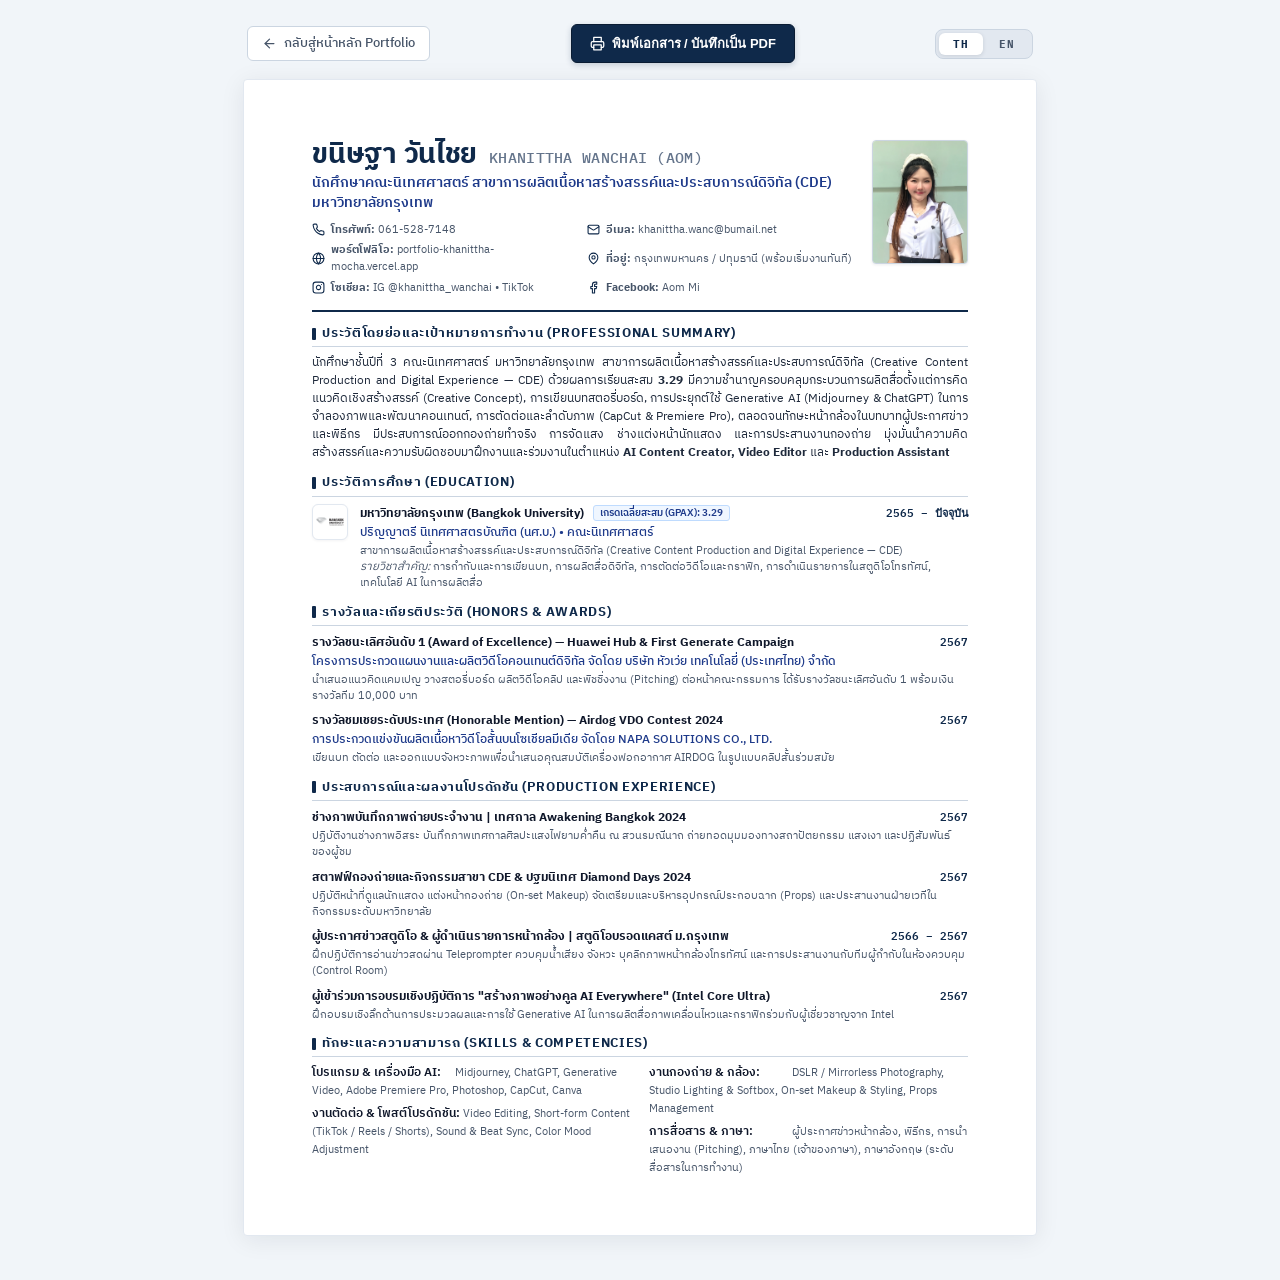
==== resume.html @ 0101d751 "feat(contacts): sync exact handles and full social contacts from Portfolio .pdf" ====
<!DOCTYPE html>
<html lang="th">
<head>
  <meta charset="UTF-8">
  <meta name="viewport" content="width=device-width, initial-scale=1.0">
  <title>เรซูเม่ ขนิษฐา วันไชย (Khanittha Wanchai) — Resume / Curriculum Vitae</title>
  <link rel="icon" href="data:image/svg+xml,<svg xmlns='http://www.w3.org/2000/svg' viewBox='0 0 32 32'><rect width='32' height='32' rx='6' fill='%230f294a'/><text x='16' y='22' fill='%23fff' font-family='sans-serif' font-weight='700' font-size='18' text-anchor='middle'>K</text></svg>">
  <link rel="preconnect" href="https://fonts.googleapis.com">
  <link rel="preconnect" href="https://fonts.gstatic.com" crossorigin>
  <link href="https://fonts.googleapis.com/css2?family=IBM+Plex+Sans+Thai:wght@300;400;500;600;700&family=IBM+Plex+Mono:wght@400;500;600&display=swap" rel="stylesheet">
  <style>
    :root {
      --primary: #0f294a;
      --primary-dark: #0a1c33;
      --accent: #1e3a8a;
      --accent-muted: #3b82f6;
      --text: #0f172a;
      --text-muted: #475569;
      --text-light: #64748b;
      --border: #cbd5e1;
      --border-light: #e2e8f0;
      --bg-page: #f1f5f9;
      --bg-card: #ffffff;
      --font-th: "IBM Plex Sans Thai", -apple-system, BlinkMacSystemFont, "Segoe UI", Roboto, sans-serif;
      --font-mono: "IBM Plex Mono", monospace;
    }

    * { box-sizing: border-box; margin: 0; padding: 0; }

    body {
      font-family: var(--font-th);
      background: var(--bg-page);
      color: var(--text);
      font-size: 9.3pt;
      line-height: 1.45;
      -webkit-font-smoothing: antialiased;
      padding: 24px 0 44px;
    }

    /* Bilingual display rules */
    body[data-lang="en"] .l-th { display: none !important; }
    body[data-lang="th"] .l-en { display: none !important; }

    /* Actions Bar */
    .actions-bar {
      max-width: 210mm;
      margin: 0 auto 16px;
      display: flex;
      justify-content: space-between;
      align-items: center;
      padding: 0 4px;
      gap: 12px;
    }

    .actions-top {
      display: contents;
    }

    .btn-back {
      display: inline-flex;
      align-items: center;
      gap: 7px;
      color: var(--text-muted);
      text-decoration: none;
      font-size: 13px;
      font-weight: 500;
      padding: 7px 14px;
      border-radius: 6px;
      background: var(--bg-card);
      border: 1px solid var(--border);
      transition: all 0.2s ease;
    }
    .btn-back:hover {
      color: var(--primary);
      border-color: var(--primary);
      background: #ffffff;
    }

    /* Language Switcher */
    .lang-switch {
      display: inline-flex;
      background: #e2e8f0;
      padding: 3px;
      border-radius: 8px;
      border: 1px solid var(--border);
      gap: 2px;
    }
    .lang-btn {
      border: none;
      background: transparent;
      padding: 4px 14px;
      min-width: 42px;
      border-radius: 6px;
      font-size: 11px;
      font-weight: 700;
      letter-spacing: .08em;
      font-family: var(--font-mono);
      color: var(--text-muted);
      cursor: pointer;
      display: inline-flex;
      align-items: center;
      justify-content: center;
      transition: all 0.2s ease;
    }
    .lang-btn:hover {
      color: var(--primary);
    }
    .lang-btn.active {
      background: #ffffff;
      color: var(--primary);
      box-shadow: 0 1px 4px rgba(15, 23, 42, 0.12);
    }

    .btn-print {
      display: inline-flex;
      align-items: center;
      gap: 7px;
      background: var(--primary);
      color: #ffffff;
      padding: 8px 18px;
      border-radius: 6px;
      font-size: 13px;
      font-weight: 600;
      border: 1px solid var(--primary-dark);
      cursor: pointer;
      box-shadow: 0 2px 6px rgba(15, 41, 74, 0.2);
      transition: all 0.2s ease;
    }
    .btn-print:hover {
      background: var(--primary-dark);
      transform: translateY(-1px);
      box-shadow: 0 4px 10px rgba(15, 41, 74, 0.25);
    }

    /* A4 Page */
    .sheet {
      width: 210mm;
      min-height: 297mm;
      margin: 0 auto;
      background: var(--bg-card);
      box-shadow: 0 4px 24px rgba(15, 23, 42, 0.08);
      border-radius: 4px;
      padding: 16mm 18mm 14mm;
      display: flex;
      flex-direction: column;
      position: relative;
      border: 1px solid var(--border-light);
    }

    /* Header */
    .header {
      display: flex;
      justify-content: space-between;
      align-items: flex-start;
      gap: 20px;
      border-bottom: 2px solid var(--primary);
      padding-bottom: 14px;
      margin-bottom: 12px;
    }

    .header-info {
      flex: 1;
    }

    .name-row {
      display: flex;
      align-items: baseline;
      gap: 12px;
      margin-bottom: 3px;
      flex-wrap: wrap;
    }

    .name-th {
      font-size: 21pt;
      font-weight: 700;
      color: var(--primary);
      letter-spacing: -0.01em;
      line-height: 1.1;
    }

    .name-en {
      font-family: var(--font-mono);
      font-size: 11pt;
      color: var(--text-light);
      font-weight: 500;
      letter-spacing: 0.02em;
    }

    .title-role {
      font-size: 10.2pt;
      font-weight: 600;
      color: var(--accent);
      margin-bottom: 8px;
    }

    .contact-grid {
      display: grid;
      grid-template-columns: repeat(2, auto);
      gap: 4px 22px;
      font-size: 8.6pt;
      color: var(--text-muted);
      margin-top: 6px;
    }

    .contact-item {
      display: inline-flex;
      align-items: center;
      gap: 6px;
    }
    .contact-item svg {
      flex-shrink: 0;
      color: var(--primary);
    }
    .contact-item a {
      color: inherit;
      text-decoration: none;
    }
    .contact-item a:hover {
      color: var(--accent);
      text-decoration: underline;
    }

    /* Formal Photo Frame (Formal 1.5 - 2 inches) */
    .photo-frame {
      width: 96px;
      height: 124px;
      border: 1px solid var(--border);
      border-radius: 4px;
      overflow: hidden;
      background: #f8fafc;
      flex-shrink: 0;
      box-shadow: 0 1px 3px rgba(15, 23, 42, 0.08);
      box-sizing: border-box;
    }
    .photo-img {
      width: 100%;
      height: 100%;
      object-fit: cover;
      display: block;
    }

    /* Section Styles */
    .section {
      margin-bottom: 11px;
      page-break-inside: avoid;
    }

    .sec-title {
      font-size: 10pt;
      font-weight: 700;
      color: var(--primary);
      text-transform: uppercase;
      letter-spacing: 0.05em;
      border-bottom: 1px solid var(--border);
      padding-bottom: 3px;
      margin-bottom: 7px;
      display: flex;
      align-items: center;
      gap: 6px;
    }
    .sec-title-bar {
      width: 4px;
      height: 12px;
      background: var(--primary);
      border-radius: 1px;
    }

    p.summary {
      font-size: 9pt;
      color: #1e293b;
      line-height: 1.5;
      text-align: justify;
    }

    /* Two-column grid */
    .grid-2 {
      display: grid;
      grid-template-columns: 1fr 1fr;
      gap: 6px 18px;
    }

    /* Items (Timeline / Experience) */
    .item {
      margin-bottom: 7px;
      page-break-inside: avoid;
    }
    .item:last-child {
      margin-bottom: 0;
    }

    /* Education with logo */
    .item-edu {
      display: flex;
      gap: 12px;
      align-items: flex-start;
      margin-bottom: 8px;
      page-break-inside: avoid;
    }
    .item-edu:last-child {
      margin-bottom: 0;
    }
    .edu-logo-wrap {
      width: 36px;
      height: 36px;
      border-radius: 6px;
      background: #ffffff;
      border: 1px solid var(--border-light);
      display: grid;
      place-items: center;
      flex-shrink: 0;
      padding: 3px;
      box-shadow: 0 1px 3px rgba(15, 23, 42, 0.05);
    }
    .edu-logo {
      max-width: 100%;
      max-height: 100%;
      object-fit: contain;
      display: block;
    }
    .edu-content {
      flex: 1;
      min-width: 0;
    }

    .item-head {
      display: flex;
      justify-content: space-between;
      align-items: baseline;
      margin-bottom: 1px;
    }

    .item-title {
      font-weight: 700;
      font-size: 9.3pt;
      color: var(--text);
    }

    .item-date {
      font-family: var(--font-mono);
      font-size: 8.2pt;
      color: var(--primary);
      font-weight: 600;
      flex-shrink: 0;
      margin-left: 12px;
    }

    .item-subtitle {
      font-size: 8.8pt;
      color: var(--accent);
      font-weight: 500;
      margin-bottom: 2px;
    }

    .item-desc {
      font-size: 8.6pt;
      color: var(--text-muted);
      line-height: 1.42;
    }
    .item-desc ul {
      margin: 2px 0 0 16px;
      padding: 0;
    }
    .item-desc li {
      margin-bottom: 2px;
    }

    .badge-pill {
      display: inline-block;
      font-size: 7.4pt;
      font-weight: 600;
      background: #eff6ff;
      color: var(--accent);
      padding: 0 6px;
      border-radius: 3px;
      margin-left: 6px;
      border: 1px solid #bfdbfe;
      vertical-align: 1px;
    }

    /* Skills Table / Category */
    .skill-category {
      margin-bottom: 5px;
    }
    .skill-cat-title {
      font-weight: 600;
      font-size: 8.8pt;
      color: var(--text);
      display: inline-block;
      min-width: 140px;
    }
    .skill-cat-items {
      font-size: 8.6pt;
      color: var(--text-muted);
    }

    /* Responsive for mobile viewing */
    @media screen and (max-width: 820px) {
      body { padding: 12px 10px 32px; }
      .actions-bar {
        max-width: 100%;
        display: flex;
        flex-direction: column;
        gap: 8px;
        margin-bottom: 12px;
      }
      .actions-top {
        display: grid;
        grid-template-columns: 1fr 1fr;
        gap: 8px;
        width: 100%;
      }
      .btn-back, .btn-print {
        justify-content: center;
        padding: 9px 8px;
        font-size: 11.5px;
        text-align: center;
        width: 100%;
        white-space: nowrap;
      }
      .lang-switch {
        display: flex;
        width: 100%;
      }
      .lang-btn {
        flex: 1;
        justify-content: center;
        padding: 7px 10px;
        font-size: 12px;
      }
      .sheet { width: 100%; min-height: auto; padding: 18px 14px; border-radius: 6px; }
      .header {
        display: flex;
        flex-direction: row;
        justify-content: space-between;
        align-items: flex-start;
        gap: 12px;
      }
      .header-info { min-width: 0; flex: 1; }
      .name-row { gap: 6px; }
      .name-th { font-size: 17pt; line-height: 1.15; }
      .name-en { font-size: 9.5pt; }
      .title-role { font-size: 9.2pt; }
      .photo-frame {
        width: 82px;
        height: 106px;
        flex-shrink: 0;
        margin: 0;
      }
      .contact-grid { grid-template-columns: 1fr; gap: 4px; font-size: 8.2pt; }
      .grid-2 { grid-template-columns: 1fr; gap: 6px; }
      .item-head { flex-wrap: wrap; gap: 2px 8px; }
      .item-date { margin-left: 0; }
    }

    /* Print optimization */
    @media print {
      @page {
        size: A4 portrait;
        margin: 10mm 14mm 10mm 14mm;
      }
      body {
        background: #ffffff;
        padding: 0;
        font-size: 9pt;
        line-height: 1.4;
      }
      body[data-lang="en"] .l-th { display: none !important; }
      body[data-lang="th"] .l-en { display: none !important; }
      .actions-bar {
        display: none !important;
      }
      .sheet {
        box-shadow: none;
        border-radius: 0;
        border: none;
        margin: 0;
        padding: 0;
        width: 100%;
        min-height: auto;
      }
      .header {
        border-bottom: 2px solid var(--primary);
        padding-bottom: 10px;
        margin-bottom: 10px;
      }
      .section {
        margin-bottom: 9px;
      }
      .photo-frame {
        border: 1px solid #cbd5e1;
        -webkit-print-color-adjust: exact;
        print-color-adjust: exact;
      }
    }
  </style>
</head>

<body data-lang="th">

  <!-- Top action bar -->
  <aside class="actions-bar" aria-label="เครื่องมือ / Actions">
    <div class="actions-top">
      <a href="index.html" class="btn-back">
        <svg width="15" height="15" viewBox="0 0 24 24" fill="none" stroke="currentColor" stroke-width="2" stroke-linecap="round" stroke-linejoin="round"><line x1="19" y1="12" x2="5" y2="12"></line><polyline points="12 19 5 12 12 5"></polyline></svg>
        <span class="l-th">กลับสู่หน้าหลัก Portfolio</span>
        <span class="l-en">Back to Portfolio</span>
      </a>

      <button class="btn-print" onclick="window.print()" type="button">
        <svg width="15" height="15" viewBox="0 0 24 24" fill="none" stroke="currentColor" stroke-width="2" stroke-linecap="round" stroke-linejoin="round"><polyline points="6 9 6 2 18 2 18 9"></polyline><path d="M6 18H4a2 2 0 0 1-2-2v-5a2 2 0 0 1 2-2h16a2 2 0 0 1 2 2v5a2 2 0 0 1-2 2h-2"></path><rect x="6" y="14" width="12" height="8"></rect></svg>
        <span class="l-th">พิมพ์เอกสาร / บันทึกเป็น PDF</span>
        <span class="l-en">Print / Save as PDF</span>
      </button>
    </div>

    <!-- Language Selector Pill -->
    <div class="lang-switch" role="group" aria-label="เลือกภาษา / Choose Language">
      <button type="button" class="lang-btn active" data-lang="th" id="btnTh">TH</button>
      <button type="button" class="lang-btn" data-lang="en" id="btnEn">EN</button>
    </div>
  </aside>

  <!-- Formal Resume Sheet (A4) -->
  <main class="sheet">
    <!-- Header -->
    <header class="header">
      <div class="header-info">
        <div class="name-row">
          <h1 class="name-th">
            <span class="l-th">ขนิษฐา วันไชย</span>
            <span class="l-en">Khanittha Wanchai</span>
          </h1>
          <span class="name-en">
            <span class="l-th">KHANITTHA WANCHAI (AOM)</span>
            <span class="l-en">(AOM)</span>
          </span>
        </div>
        <div class="title-role">
          <span class="l-th">นักศึกษาคณะนิเทศศาสตร์ สาขาการผลิตเนื้อหาสร้างสรรค์และประสบการณ์ดิจิทัล (CDE) มหาวิทยาลัยกรุงเทพ</span>
          <span class="l-en">3rd Year Comm Arts Student • Creative Content Production & Digital Experience (CDE), Bangkok University</span>
        </div>
        
        <div class="contact-grid">
          <div class="contact-item">
            <svg width="13" height="13" viewBox="0 0 24 24" fill="none" stroke="currentColor" stroke-width="2" stroke-linecap="round" stroke-linejoin="round"><path d="M22 16.92v3a2 2 0 0 1-2.18 2 19.79 19.79 0 0 1-8.63-3.07 19.5 19.5 0 0 1-6-6 19.79 19.79 0 0 1-3.07-8.67A2 2 0 0 1 4.11 2h3a2 2 0 0 1 2 1.72 12.84 12.84 0 0 0 .7 2.81 2 2 0 0 1-.45 2.11L8.09 9.91a16 16 0 0 0 6 6l1.27-1.27a2 2 0 0 1 2.11-.45 12.84 12.84 0 0 0 2.81.7A2 2 0 0 1 22 16.92z"/></svg>
            <span><strong class="l-th">โทรศัพท์:</strong><strong class="l-en">Phone:</strong> <span class="l-th">061-528-7148</span><span class="l-en">(+66) 061-528-7148</span></span>
          </div>
          <div class="contact-item">
            <svg width="13" height="13" viewBox="0 0 24 24" fill="none" stroke="currentColor" stroke-width="2" stroke-linecap="round" stroke-linejoin="round"><rect width="20" height="16" x="2" y="4" rx="2"/><path d="m22 7-8.97 5.7a1.94 1.94 0 0 1-2.06 0L2 7"/></svg>
            <span><strong class="l-th">อีเมล:</strong><strong class="l-en">Email:</strong> <a href="mailto:khanittha.wanc@bumail.net">khanittha.wanc@bumail.net</a></span>
          </div>
          <div class="contact-item">
            <svg width="13" height="13" viewBox="0 0 24 24" fill="none" stroke="currentColor" stroke-width="2" stroke-linecap="round" stroke-linejoin="round"><circle cx="12" cy="12" r="10"/><line x1="2" y1="12" x2="22" y2="12"/><path d="M12 2a15.3 15.3 0 0 1 4 10 15.3 15.3 0 0 1-4 10 15.3 15.3 0 0 1-4-10 15.3 15.3 0 0 1 4-10z"/></svg>
            <span><strong class="l-th">พอร์ตโฟลิโอ:</strong><strong class="l-en">Portfolio:</strong> <a href="https://portfolio-khanittha-mocha.vercel.app" target="_blank" rel="noopener">portfolio-khanittha-mocha.vercel.app</a></span>
          </div>
          <div class="contact-item">
            <svg width="13" height="13" viewBox="0 0 24 24" fill="none" stroke="currentColor" stroke-width="2" stroke-linecap="round" stroke-linejoin="round"><path d="M20 10c0 6-8 12-8 12s-8-6-8-12a8 8 0 0 1 16 0Z"/><circle cx="12" cy="10" r="3"/></svg>
            <span><strong class="l-th">ที่อยู่:</strong><strong class="l-en">Location:</strong> <span class="l-th">กรุงเทพมหานคร / ปทุมธานี (พร้อมเริ่มงานทันที)</span><span class="l-en">Bangkok / Pathum Thani (Available Immediately)</span></span>
          </div>
          <div class="contact-item">
            <svg width="13" height="13" viewBox="0 0 24 24" fill="none" stroke="currentColor" stroke-width="2" stroke-linecap="round" stroke-linejoin="round"><rect width="20" height="20" x="2" y="2" rx="5" ry="5"/><path d="M16 11.37A4 4 0 1 1 12.63 8 4 4 0 0 1 16 11.37z"/><line x1="17.5" x2="17.51" y1="6.5" y2="6.5"/></svg>
            <span><strong class="l-th">โซเชียล:</strong><strong class="l-en">Social:</strong> <a href="https://instagram.com/khanittha_wanchai" target="_blank" rel="noopener">IG @khanittha_wanchai</a> • <a href="https://www.tiktok.com/@khanitthawanchai" target="_blank" rel="noopener">TikTok</a></span>
          </div>
          <div class="contact-item">
            <svg width="13" height="13" viewBox="0 0 24 24" fill="none" stroke="currentColor" stroke-width="2" stroke-linecap="round" stroke-linejoin="round"><path d="M18 2h-3a5 5 0 0 0-5 5v3H7v4h3v8h4v-8h3l1-4h-4V7a1 1 0 0 1 1-1h3z"/></svg>
            <span><strong class="l-th">Facebook:</strong><strong class="l-en">Facebook:</strong> Aom Mi</span>
          </div>
        </div>
      </div>

      <!-- Formal Photo Box -->
      <div class="photo-frame" aria-label="รูปถ่ายทางการ / Official Photo">
        <img src="assets/profile-formal.jpg" alt="ขนิษฐา วันไชย / Khanittha Wanchai" class="photo-img">
      </div>
    </header>

    <!-- 1. ประวัติโดยย่อและจุดมุ่งหมายทางวิชาชีพ (Professional Summary & Objective) -->
    <section class="section">
      <h2 class="sec-title">
        <span class="sec-title-bar"></span> 
        <span class="l-th">ประวัติโดยย่อและเป้าหมายการทำงาน (Professional Summary)</span>
        <span class="l-en">Professional Summary & Career Objective</span>
      </h2>
      <p class="summary l-th">
        นักศึกษาชั้นปีที่ 3 คณะนิเทศศาสตร์ มหาวิทยาลัยกรุงเทพ สาขาการผลิตเนื้อหาสร้างสรรค์และประสบการณ์ดิจิทัล (Creative Content Production and Digital Experience — CDE) ด้วยผลการเรียนสะสม <strong>3.29</strong> มีความชำนาญครอบคลุมกระบวนการผลิตสื่อตั้งแต่การคิดแนวคิดเชิงสร้างสรรค์ (Creative Concept), การเขียนบทสตอรี่บอร์ด, การประยุกต์ใช้ Generative AI (Midjourney & ChatGPT) ในการจำลองภาพและพัฒนาคอนเทนต์, การตัดต่อและลำดับภาพ (CapCut & Premiere Pro), ตลอดจนทักษะหน้ากล้องในบทบาทผู้ประกาศข่าวและพิธีกร มีประสบการณ์ออกกองถ่ายทำจริง การจัดแสง ช่างแต่งหน้านักแสดง และการประสานงานกองถ่าย มุ่งมั่นนำความคิดสร้างสรรค์และความรับผิดชอบมาฝึกงานและร่วมงานในตำแหน่ง <strong>AI Content Creator, Video Editor</strong> และ <strong>Production Assistant</strong>
      </p>
      <p class="summary l-en">
        Third-year Communication Arts student at Bangkok University majoring in Creative Content Production and Digital Experience (CDE) with a cumulative GPA of <strong>3.29</strong>. Experienced across the full spectrum of media production—from creative concept development and scriptwriting/storyboarding to Generative AI integration (Midjourney & ChatGPT) for concept ideation and visual prototyping. Proven skills in video editing (CapCut & Adobe Premiere Pro), on-camera broadcasting/hosting, studio lighting, on-set makeup artistry, and crew coordination. Highly creative and dedicated, seeking an internship/entry-level opportunity in <strong>AI Content Creation, Video Editing</strong>, or <strong>Production Assistance</strong>.
      </p>
    </section>

    <!-- 2. ประวัติการศึกษา (Education) -->
    <section class="section">
      <h2 class="sec-title">
        <span class="sec-title-bar"></span> 
        <span class="l-th">ประวัติการศึกษา (Education)</span>
        <span class="l-en">Education</span>
      </h2>
      
      <div class="item-edu">
        <div class="edu-logo-wrap" title="มหาวิทยาลัยกรุงเทพ / Bangkok University">
          <img src="assets/logos/logo-bu.png" alt="Bangkok University Logo" class="edu-logo">
        </div>
        <div class="edu-content">
          <div class="item-head">
            <span class="item-title">
              <span class="l-th">มหาวิทยาลัยกรุงเทพ (Bangkok University)</span>
              <span class="l-en">Bangkok University</span> 
              <span class="badge-pill">
                <span class="l-th">เกรดเฉลี่ยสะสม (GPAX): 3.29</span>
                <span class="l-en">Cumulative GPAX: 3.29</span>
              </span>
            </span>
            <span class="item-date">
              <span class="l-th">2565 – ปัจจุบัน</span>
              <span class="l-en">2022 – Present</span>
            </span>
          </div>
          <div class="item-subtitle l-th">ปริญญาตรี นิเทศศาสตรบัณฑิต (นศ.บ.) • คณะนิเทศศาสตร์</div>
          <div class="item-subtitle l-en">Bachelor of Communication Arts (B.Com.Arts.) • School of Communication Arts</div>
          
          <div class="item-desc l-th">
            สาขาการผลิตเนื้อหาสร้างสรรค์และประสบการณ์ดิจิทัล (Creative Content Production and Digital Experience — CDE)<br>
            <em>รายวิชาสำคัญ:</em> การกำกับและการเขียนบท, การผลิตสื่อดิจิทัล, การตัดต่อวิดีโอและกราฟิก, การดำเนินรายการในสตูดิโอโทรทัศน์, เทคโนโลยี AI ในการผลิตสื่อ
          </div>
          <div class="item-desc l-en">
            Major in Creative Content Production and Digital Experience (CDE)<br>
            <em>Key Coursework:</em> Directing & Scriptwriting, Digital Media Production, Video Editing & Motion Graphics, Studio TV Broadcasting, AI Technologies in Media Production
          </div>
        </div>
      </div>
    </section>

    <!-- 3. ผลงานและการแข่งขันที่ได้รับรางวัล (Honors & Competitive Awards) -->
    <section class="section">
      <h2 class="sec-title">
        <span class="sec-title-bar"></span> 
        <span class="l-th">รางวัลและเกียรติประวัติ (Honors & Awards)</span>
        <span class="l-en">Honors & Awards</span>
      </h2>
      
      <div class="item">
        <div class="item-head">
          <span class="item-title">
            <span class="l-th">รางวัลชนะเลิศอันดับ 1 (Award of Excellence) — Huawei Hub & First Generate Campaign</span>
            <span class="l-en">1st Place / Award of Excellence — Huawei Hub & First Generate Campaign</span>
          </span>
          <span class="item-date">
            <span class="l-th">2567</span>
            <span class="l-en">2024</span>
          </span>
        </div>
        <div class="item-subtitle l-th">โครงการประกวดแผนงานและผลิตวิดีโอคอนเทนต์ดิจิทัล จัดโดย บริษัท หัวเว่ย เทคโนโลยี่ (ประเทศไทย) จํากัด</div>
        <div class="item-subtitle l-en">Digital Video Content & Campaign Pitch Competition organized by Huawei Technologies (Thailand) Co., Ltd.</div>
        <div class="item-desc l-th">
          นำเสนอแนวคิดแคมเปญ วางสตอรี่บอร์ด ผลิตวิดีโอคลิป และพิชชิ่งงาน (Pitching) ต่อหน้าคณะกรรมการ ได้รับรางวัลชนะเลิศอันดับ 1 พร้อมเงินรางวัลทีม 10,000 บาท
        </div>
        <div class="item-desc l-en">
          Spearheaded creative strategy, storyboard design, video production, and pitched directly to executive judges. Secured 1st place nationwide along with a 10,000 THB team grant.
        </div>
      </div>

      <div class="item">
        <div class="item-head">
          <span class="item-title">
            <span class="l-th">รางวัลชมเชยระดับประเทศ (Honorable Mention) — Airdog VDO Contest 2024</span>
            <span class="l-en">National Honorable Mention — Airdog VDO Contest 2024</span>
          </span>
          <span class="item-date">
            <span class="l-th">2567</span>
            <span class="l-en">2024</span>
          </span>
        </div>
        <div class="item-subtitle l-th">การประกวดแข่งขันผลิตเนื้อหาวิดีโอสั้นบนโซเชียลมีเดีย จัดโดย NAPA SOLUTIONS CO., LTD.</div>
        <div class="item-subtitle l-en">National Short-Form Video Content Competition organized by NAPA SOLUTIONS CO., LTD.</div>
        <div class="item-desc l-th">
          เขียนบท ตัดต่อ และออกแบบจังหวะภาพเพื่อนำเสนอคุณสมบัติเครื่องฟอกอากาศ AIRDOG ในรูปแบบคลิปสั้นร่วมสมัย
        </div>
        <div class="item-desc l-en">
          Scripted, edited, and dynamically paced short-form promotional content highlighting AIRDOG air purifier features for modern digital audiences.
        </div>
      </div>
    </section>

    <!-- 4. ประสบการณ์การทำงานและกิจกรรมกองถ่าย (Production & Project Experience) -->
    <section class="section">
      <h2 class="sec-title">
        <span class="sec-title-bar"></span> 
        <span class="l-th">ประสบการณ์และผลงานโปรดักชัน (Production Experience)</span>
        <span class="l-en">Production & Project Experience</span>
      </h2>
      
      <div class="item">
        <div class="item-head">
          <span class="item-title">
            <span class="l-th">ช่างภาพบันทึกภาพถ่ายประจำงาน | เทศกาล Awakening Bangkok 2024</span>
            <span class="l-en">Official Event Photographer | Awakening Bangkok 2024</span>
          </span>
          <span class="item-date">
            <span class="l-th">2567</span>
            <span class="l-en">2024</span>
          </span>
        </div>
        <div class="item-desc l-th">
          ปฏิบัติงานช่างภาพอิสระ บันทึกภาพเทศกาลศิลปะแสงไฟยามค่ำคืน ณ สวนรมณีนาถ ถ่ายทอดมุมมองทางสถาปัตยกรรม แสงเงา และปฏิสัมพันธ์ของผู้ชม
        </div>
        <div class="item-desc l-en">
          Captured architectural light installations, ambient night compositions, and visitor interactions at Rommaninat Park for Bangkok’s premier light & digital art festival.
        </div>
      </div>

      <div class="item">
        <div class="item-head">
          <span class="item-title">
            <span class="l-th">สตาฟฟ์กองถ่ายและกิจกรรมสาขา CDE & ปฐมนิเทศ Diamond Days 2024</span>
            <span class="l-en">On-Set Crew & Stage Staff | CDE Activities & Diamond Days Orientation</span>
          </span>
          <span class="item-date">
            <span class="l-th">2567</span>
            <span class="l-en">2024</span>
          </span>
        </div>
        <div class="item-desc l-th">
          ปฏิบัติหน้าที่ดูแลนักแสดง แต่งหน้ากองถ่าย (On-set Makeup) จัดเตรียมและบริหารอุปกรณ์ประกอบฉาก (Props) และประสานงานฝ่ายเวทีในกิจกรรมระดับมหาวิทยาลัย
        </div>
        <div class="item-desc l-en">
          Managed talent styling, on-set makeup artistry, prop coordination, and stage logistics for major faculty productions and university orientation events.
        </div>
      </div>

      <div class="item">
        <div class="item-head">
          <span class="item-title">
            <span class="l-th">ผู้ประกาศข่าวสตูดิโอ & ผู้ดำเนินรายการหน้ากล้อง | สตูดิโอบรอดแคสต์ ม.กรุงเทพ</span>
            <span class="l-en">Studio News Anchor & On-Camera Presenter | BU Broadcast Studios</span>
          </span>
          <span class="item-date">
            <span class="l-th">2566 – 2567</span>
            <span class="l-en">2023 – 2024</span>
          </span>
        </div>
        <div class="item-desc l-th">
          ฝึกปฏิบัติการอ่านข่าวสดผ่าน Teleprompter ควบคุมน้ำเสียง จังหวะ บุคลิกภาพหน้ากล้องโทรทัศน์ และการประสานงานกับทีมผู้กำกับในห้องควบคุม (Control Room)
        </div>
        <div class="item-desc l-en">
          Trained extensively in live teleprompter delivery, vocal modulation, broadcast screen presence, and real-time coordination with directors in the control room.
        </div>
      </div>

      <div class="item">
        <div class="item-head">
          <span class="item-title">
            <span class="l-th">ผู้เข้าร่วมการอบรมเชิงปฏิบัติการ "สร้างภาพอย่างคูล AI Everywhere" (Intel Core Ultra)</span>
            <span class="l-en">Participant — "AI Everywhere: Cool Visual Creation" Masterclass (Intel Core Ultra)</span>
          </span>
          <span class="item-date">
            <span class="l-th">2567</span>
            <span class="l-en">2024</span>
          </span>
        </div>
        <div class="item-desc l-th">
          ฝึกอบรมเชิงลึกด้านการประมวลผลและการใช้ Generative AI ในการผลิตสื่อภาพเคลื่อนไหวและกราฟิกร่วมกับผู้เชี่ยวชาญจาก Intel
        </div>
        <div class="item-desc l-en">
          Hands-on intensive masterclass exploring generative AI acceleration for video, motion design, and computer vision workflows with Intel technical specialists.
        </div>
      </div>
    </section>

    <!-- 5. ทักษะและความถนัดหลัก (Core Competencies & Skills) -->
    <section class="section" style="margin-bottom:0;">
      <h2 class="sec-title">
        <span class="sec-title-bar"></span> 
        <span class="l-th">ทักษะและความสามารถ (Skills & Competencies)</span>
        <span class="l-en">Skills & Core Competencies</span>
      </h2>
      
      <div class="grid-2">
        <div>
          <div class="skill-category">
            <span class="skill-cat-title l-th">โปรแกรม & เครื่องมือ AI:</span>
            <span class="skill-cat-title l-en">Software & AI Tools:</span>
            <span class="skill-cat-items">Midjourney, ChatGPT, Generative Video, Adobe Premiere Pro, Photoshop, CapCut, Canva</span>
          </div>
          <div class="skill-category">
            <span class="skill-cat-title l-th">งานตัดต่อ & โพสต์โปรดักชัน:</span>
            <span class="skill-cat-title l-en">Editing & Post-Production:</span>
            <span class="skill-cat-items">Video Editing, Short-form Content (TikTok / Reels / Shorts), Sound & Beat Sync, Color Mood Adjustment</span>
          </div>
        </div>

        <div>
          <div class="skill-category">
            <span class="skill-cat-title l-th">งานกองถ่าย & กล้อง:</span>
            <span class="skill-cat-title l-en">Camera & On-Set Operations:</span>
            <span class="skill-cat-items">DSLR / Mirrorless Photography, Studio Lighting & Softbox, On-set Makeup & Styling, Props Management</span>
          </div>
          <div class="skill-category">
            <span class="skill-cat-title l-th">การสื่อสาร & ภาษา:</span>
            <span class="skill-cat-title l-en">Communication & Languages:</span>
            <span class="skill-cat-items l-th">ผู้ประกาศข่าวหน้ากล้อง, พิธีกร, การนำเสนองาน (Pitching), ภาษาไทย (เจ้าของภาษา), ภาษาอังกฤษ (ระดับสื่อสารในการทำงาน)</span>
            <span class="skill-cat-items l-en">On-Camera News Anchor / Presenter, Pitching & Public Speaking, Thai (Native), English (Professional Working Proficiency)</span>
          </div>
        </div>
      </div>
    </section>
  </main>

  <script>
    (function() {
      const btnTh = document.getElementById('btnTh');
      const btnEn = document.getElementById('btnEn');

      function setLang(lang) {
        const valid = lang === 'en' ? 'en' : 'th';
        document.body.setAttribute('data-lang', valid);
        document.documentElement.lang = valid;
        try {
          localStorage.setItem('aom-lang', valid);
          localStorage.setItem('portfolio_lang', valid);
        } catch(e) {}

        if (btnTh && btnEn) {
          btnTh.classList.toggle('active', valid === 'th');
          btnEn.classList.toggle('active', valid === 'en');
        }

        document.title = valid === 'en'
          ? 'Khanittha Wanchai (Aom) — Resume / Curriculum Vitae'
          : 'เรซูเม่ ขนิษฐา วันไชย (Khanittha Wanchai) — Resume / Curriculum Vitae';
      }

      if (btnTh) btnTh.addEventListener('click', () => setLang('th'));
      if (btnEn) btnEn.addEventListener('click', () => setLang('en'));

      // Check URL search param (?lang=en or ?lang=th), fallback to localStorage, fallback to 'th'
      let initialLang = 'th';
      try {
        const urlParam = new URLSearchParams(window.location.search).get('lang');
        if (urlParam === 'en' || urlParam === 'th') {
          initialLang = urlParam;
        } else {
          const stored = localStorage.getItem('aom-lang') || localStorage.getItem('portfolio_lang');
          if (stored === 'en' || stored === 'th') {
            initialLang = stored;
          }
        }
      } catch(e) {}

      setLang(initialLang);
    })();
  </script>
</body>
</html>
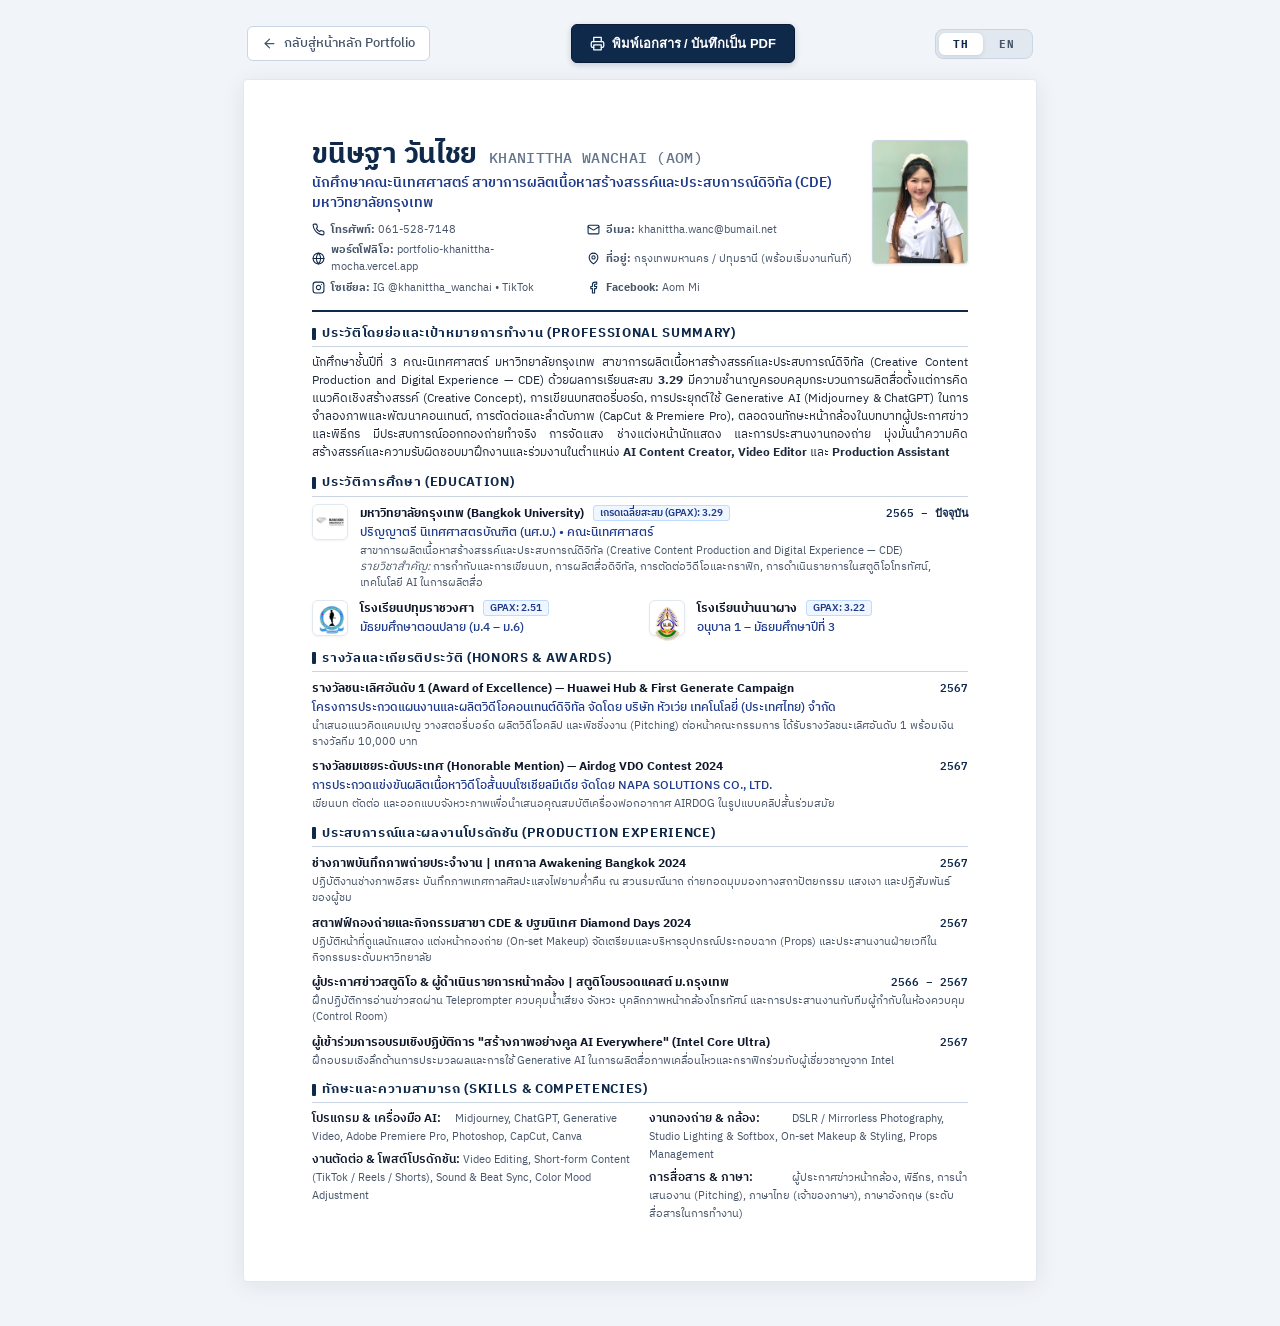
==== commit 65ddadd8: "Elevate cinematic design, interactive director monitor, real school emblems, and mobile-first UX (ze" ====
--- a/resume.html
+++ b/resume.html
@@ -629,6 +629,42 @@
           </div>
         </div>
       </div>
+
+      <div class="grid-2" style="margin-top: 8px;">
+        <div class="item-edu" style="margin-bottom: 0;">
+          <div class="edu-logo-wrap" title="โรงเรียนปทุมราชวงศา / Patumratchawongsa School">
+            <img src="assets/logos/logo-patum.png" alt="Patumratchawongsa School Logo" class="edu-logo">
+          </div>
+          <div class="edu-content">
+            <div class="item-head">
+              <span class="item-title">
+                <span class="l-th">โรงเรียนปทุมราชวงศา</span>
+                <span class="l-en">Patumratchawongsa School</span>
+                <span class="badge-pill">GPAX: 2.51</span>
+              </span>
+            </div>
+            <div class="item-subtitle l-th">มัธยมศึกษาตอนปลาย (ม.4 – ม.6)</div>
+            <div class="item-subtitle l-en">Upper Secondary Education (Grade 10 – 12)</div>
+          </div>
+        </div>
+
+        <div class="item-edu" style="margin-bottom: 0;">
+          <div class="edu-logo-wrap" title="โรงเรียนบ้านนาผาง / Ban Naphang School">
+            <img src="assets/logos/logo-naphang.png" alt="Ban Naphang School Logo" class="edu-logo">
+          </div>
+          <div class="edu-content">
+            <div class="item-head">
+              <span class="item-title">
+                <span class="l-th">โรงเรียนบ้านนาผาง</span>
+                <span class="l-en">Ban Naphang School</span>
+                <span class="badge-pill">GPAX: 3.22</span>
+              </span>
+            </div>
+            <div class="item-subtitle l-th">อนุบาล 1 – มัธยมศึกษาปีที่ 3</div>
+            <div class="item-subtitle l-en">Primary & Lower Secondary (K1 – Grade 9)</div>
+          </div>
+        </div>
+      </div>
     </section>
 
     <!-- 3. ผลงานและการแข่งขันที่ได้รับรางวัล (Honors & Competitive Awards) -->
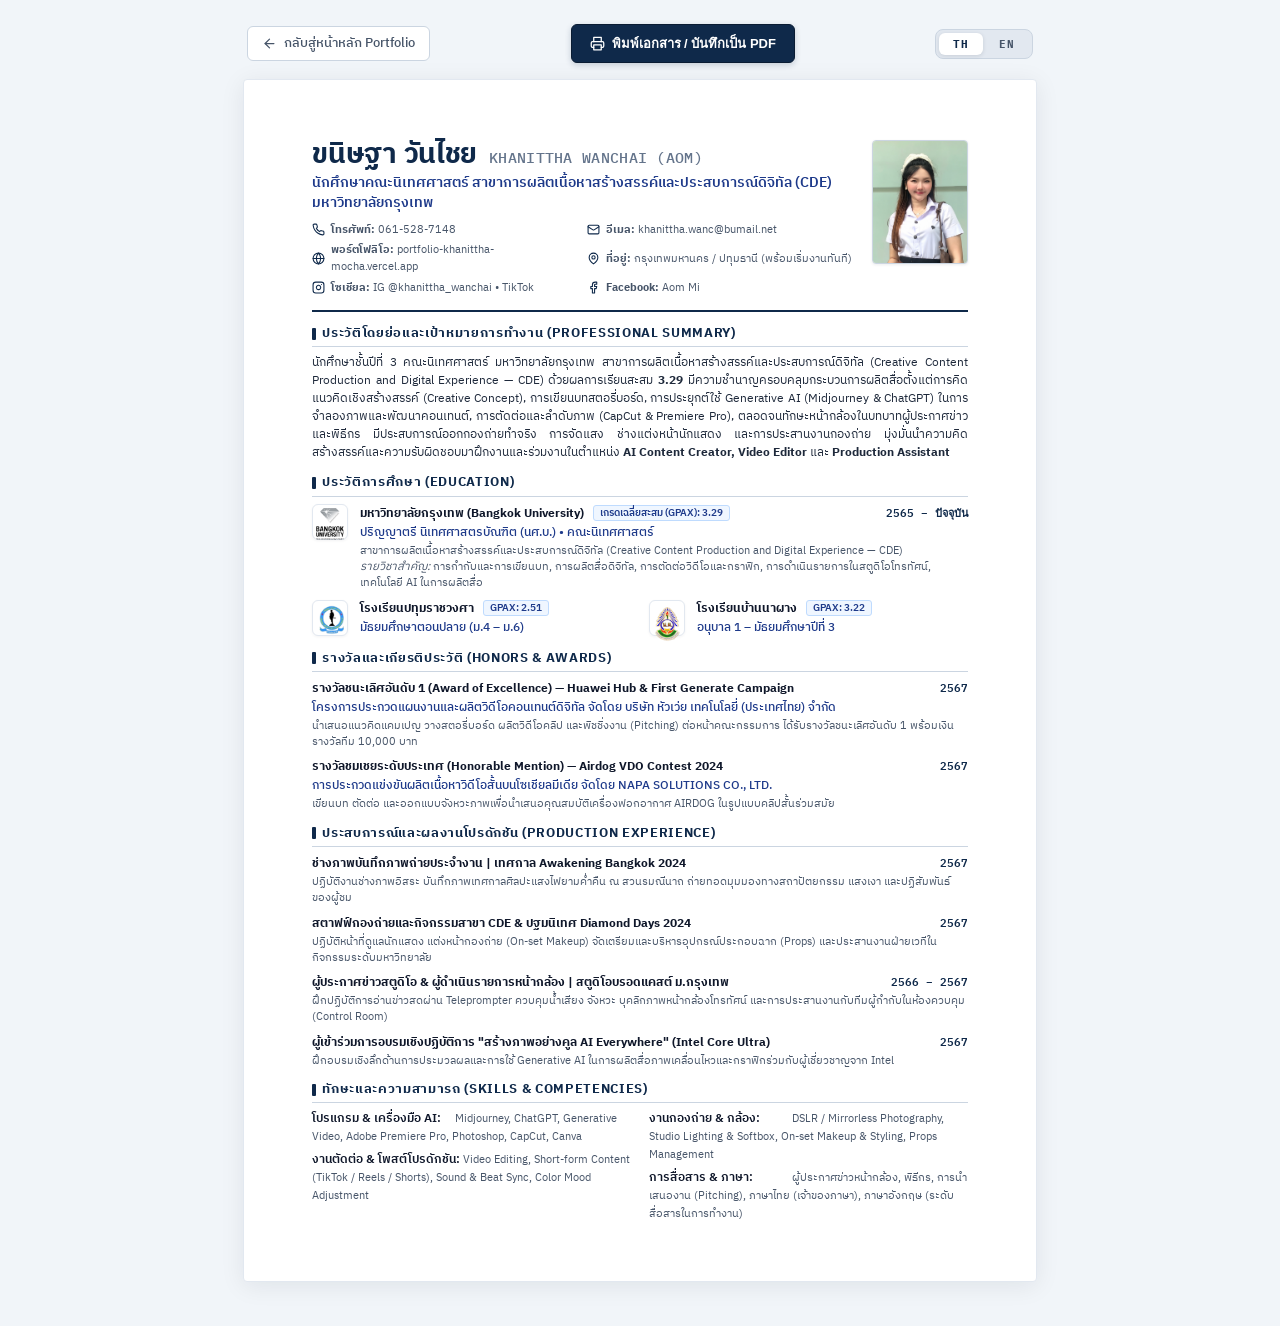
==== commit 30ddddaf: "Fix BU emblem in Origin Story: restore transparent alpha mask, remove dark card override, align with" ====
--- a/resume.html
+++ b/resume.html
@@ -599,7 +599,7 @@
       
       <div class="item-edu">
         <div class="edu-logo-wrap" title="มหาวิทยาลัยกรุงเทพ / Bangkok University">
-          <img src="assets/logos/logo-bu.png" alt="Bangkok University Logo" class="edu-logo">
+          <img src="assets/logos/logo-bu-diamond.png" alt="Bangkok University Logo" class="edu-logo">
         </div>
         <div class="edu-content">
           <div class="item-head">
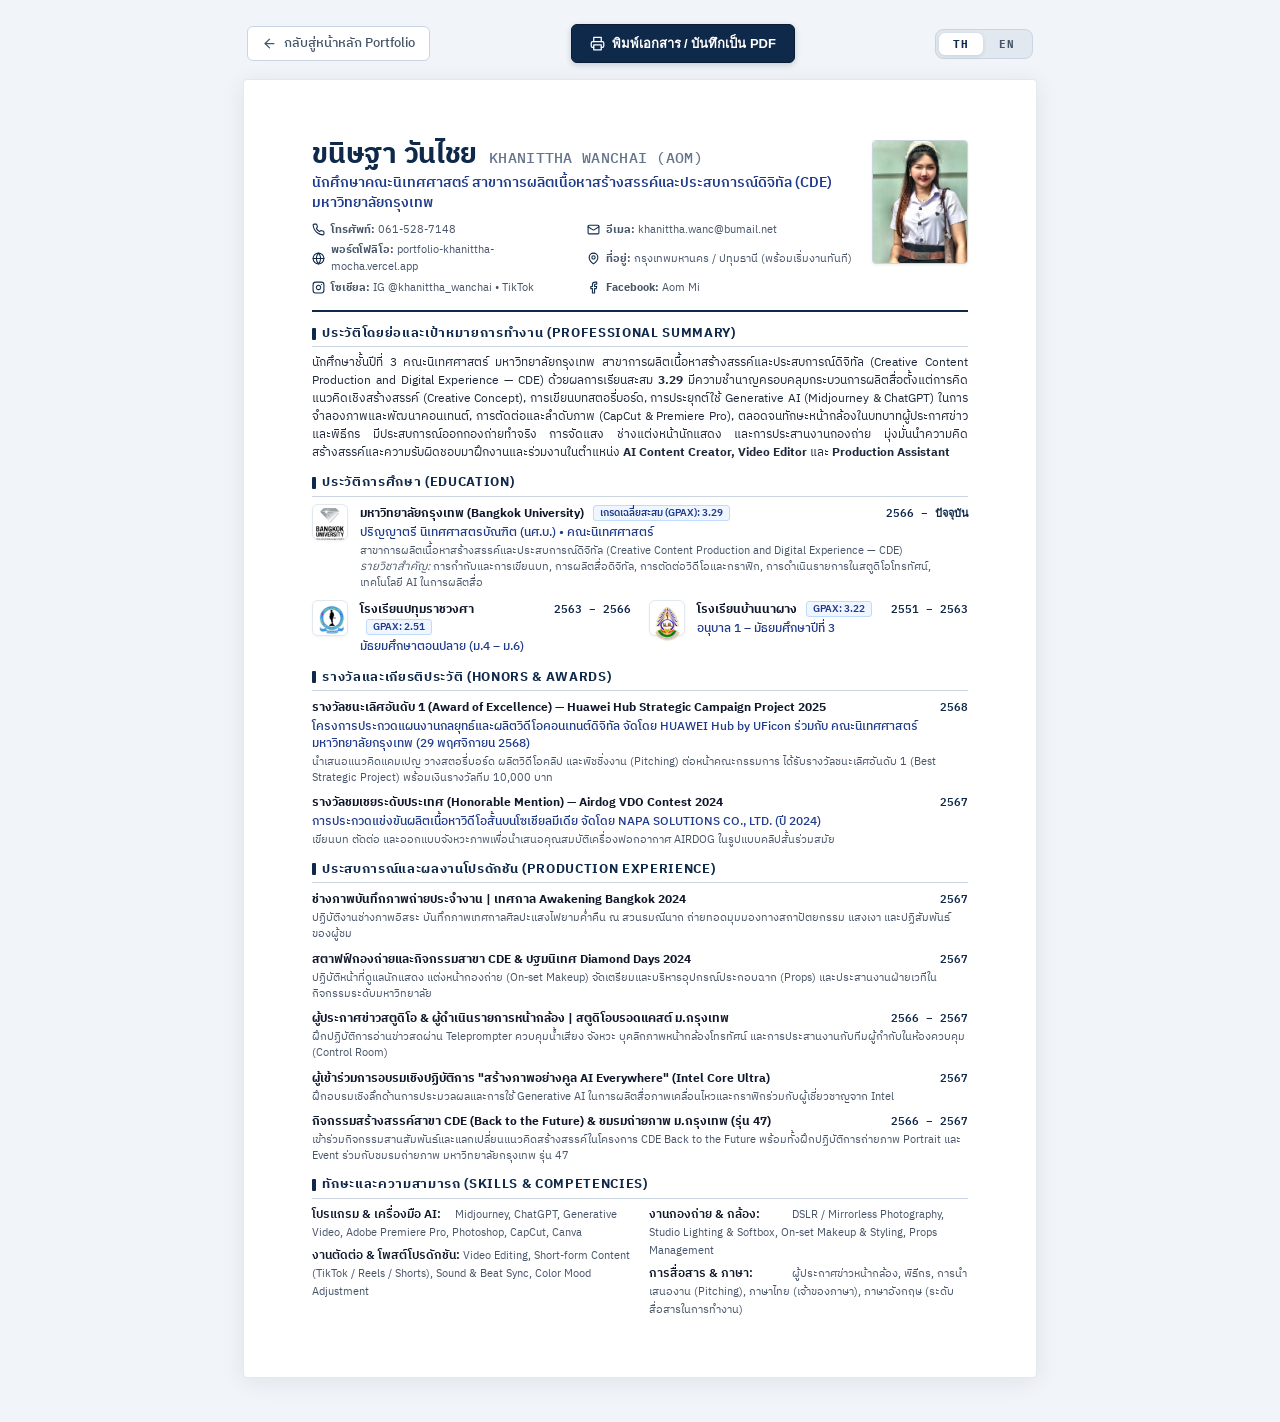
==== commit cc37eb8f: "fix(timeline): align academic & project years to BU student ID 166 (2566) and upgrade profile portra" ====
--- a/resume.html
+++ b/resume.html
@@ -612,8 +612,8 @@
               </span>
             </span>
             <span class="item-date">
-              <span class="l-th">2565 – ปัจจุบัน</span>
-              <span class="l-en">2022 – Present</span>
+              <span class="l-th">2566 – ปัจจุบัน</span>
+              <span class="l-en">2023 – Present</span>
             </span>
           </div>
           <div class="item-subtitle l-th">ปริญญาตรี นิเทศศาสตรบัณฑิต (นศ.บ.) • คณะนิเทศศาสตร์</div>
@@ -642,6 +642,10 @@
                 <span class="l-en">Patumratchawongsa School</span>
                 <span class="badge-pill">GPAX: 2.51</span>
               </span>
+              <span class="item-date">
+                <span class="l-th">2563 – 2566</span>
+                <span class="l-en">2020 – 2023</span>
+              </span>
             </div>
             <div class="item-subtitle l-th">มัธยมศึกษาตอนปลาย (ม.4 – ม.6)</div>
             <div class="item-subtitle l-en">Upper Secondary Education (Grade 10 – 12)</div>
@@ -658,6 +662,10 @@
                 <span class="l-th">โรงเรียนบ้านนาผาง</span>
                 <span class="l-en">Ban Naphang School</span>
                 <span class="badge-pill">GPAX: 3.22</span>
+              </span>
+              <span class="item-date">
+                <span class="l-th">2551 – 2563</span>
+                <span class="l-en">2008 – 2020</span>
               </span>
             </div>
             <div class="item-subtitle l-th">อนุบาล 1 – มัธยมศึกษาปีที่ 3</div>
@@ -678,21 +686,21 @@
       <div class="item">
         <div class="item-head">
           <span class="item-title">
-            <span class="l-th">รางวัลชนะเลิศอันดับ 1 (Award of Excellence) — Huawei Hub & First Generate Campaign</span>
-            <span class="l-en">1st Place / Award of Excellence — Huawei Hub & First Generate Campaign</span>
+            <span class="l-th">รางวัลชนะเลิศอันดับ 1 (Award of Excellence) — Huawei Hub Strategic Campaign Project 2025</span>
+            <span class="l-en">1st Place / Award of Excellence — Huawei Hub Strategic Campaign Project 2025</span>
           </span>
           <span class="item-date">
-            <span class="l-th">2567</span>
-            <span class="l-en">2024</span>
-          </span>
-        </div>
-        <div class="item-subtitle l-th">โครงการประกวดแผนงานและผลิตวิดีโอคอนเทนต์ดิจิทัล จัดโดย บริษัท หัวเว่ย เทคโนโลยี่ (ประเทศไทย) จํากัด</div>
-        <div class="item-subtitle l-en">Digital Video Content & Campaign Pitch Competition organized by Huawei Technologies (Thailand) Co., Ltd.</div>
+            <span class="l-th">2568</span>
+            <span class="l-en">2025</span>
+          </span>
+        </div>
+        <div class="item-subtitle l-th">โครงการประกวดแผนงานกลยุทธ์และผลิตวิดีโอคอนเทนต์ดิจิทัล จัดโดย HUAWEI Hub by UFicon ร่วมกับ คณะนิเทศศาสตร์ มหาวิทยาลัยกรุงเทพ (29 พฤศจิกายน 2568)</div>
+        <div class="item-subtitle l-en">Digital Strategy & Video Campaign Competition organized by HUAWEI Hub by UFicon in collaboration with School of Communication Arts, Bangkok University (November 2025)</div>
         <div class="item-desc l-th">
-          นำเสนอแนวคิดแคมเปญ วางสตอรี่บอร์ด ผลิตวิดีโอคลิป และพิชชิ่งงาน (Pitching) ต่อหน้าคณะกรรมการ ได้รับรางวัลชนะเลิศอันดับ 1 พร้อมเงินรางวัลทีม 10,000 บาท
+          นำเสนอแนวคิดแคมเปญ วางสตอรี่บอร์ด ผลิตวิดีโอคลิป และพิชชิ่งงาน (Pitching) ต่อหน้าคณะกรรมการ ได้รับรางวัลชนะเลิศอันดับ 1 (Best Strategic Project) พร้อมเงินรางวัลทีม 10,000 บาท
         </div>
         <div class="item-desc l-en">
-          Spearheaded creative strategy, storyboard design, video production, and pitched directly to executive judges. Secured 1st place nationwide along with a 10,000 THB team grant.
+          Spearheaded creative strategy, storyboard design, video production, and pitched directly to executive judges. Secured 1st place (Best Strategic Project) along with a 10,000 THB team grant.
         </div>
       </div>
 
@@ -707,8 +715,8 @@
             <span class="l-en">2024</span>
           </span>
         </div>
-        <div class="item-subtitle l-th">การประกวดแข่งขันผลิตเนื้อหาวิดีโอสั้นบนโซเชียลมีเดีย จัดโดย NAPA SOLUTIONS CO., LTD.</div>
-        <div class="item-subtitle l-en">National Short-Form Video Content Competition organized by NAPA SOLUTIONS CO., LTD.</div>
+        <div class="item-subtitle l-th">การประกวดแข่งขันผลิตเนื้อหาวิดีโอสั้นบนโซเชียลมีเดีย จัดโดย NAPA SOLUTIONS CO., LTD. (ปี 2024)</div>
+        <div class="item-subtitle l-en">National Short-Form Video Content Competition organized by NAPA SOLUTIONS CO., LTD. (2024)</div>
         <div class="item-desc l-th">
           เขียนบท ตัดต่อ และออกแบบจังหวะภาพเพื่อนำเสนอคุณสมบัติเครื่องฟอกอากาศ AIRDOG ในรูปแบบคลิปสั้นร่วมสมัย
         </div>
@@ -799,6 +807,25 @@
         </div>
         <div class="item-desc l-en">
           Hands-on intensive masterclass exploring generative AI acceleration for video, motion design, and computer vision workflows with Intel technical specialists.
+        </div>
+      </div>
+
+      <div class="item">
+        <div class="item-head">
+          <span class="item-title">
+            <span class="l-th">กิจกรรมสร้างสรรค์สาขา CDE (Back to the Future) & ชมรมถ่ายภาพ ม.กรุงเทพ (รุ่น 47)</span>
+            <span class="l-en">CDE Creative Activities (Back to the Future) & BU Photography Club (Batch 47)</span>
+          </span>
+          <span class="item-date">
+            <span class="l-th">2566 – 2567</span>
+            <span class="l-en">2023 – 2024</span>
+          </span>
+        </div>
+        <div class="item-desc l-th">
+          เข้าร่วมกิจกรรมสานสัมพันธ์และแลกเปลี่ยนแนวคิดสร้างสรรค์ในโครงการ CDE Back to the Future พร้อมทั้งฝึกปฏิบัติการถ่ายภาพ Portrait และ Event ร่วมกับชมรมถ่ายภาพ มหาวิทยาลัยกรุงเทพ รุ่น 47
+        </div>
+        <div class="item-desc l-en">
+          Participated in creative networking workshops at CDE Back to the Future and practiced portrait and event photography with Bangkok University Photography Club (Batch 47).
         </div>
       </div>
     </section>
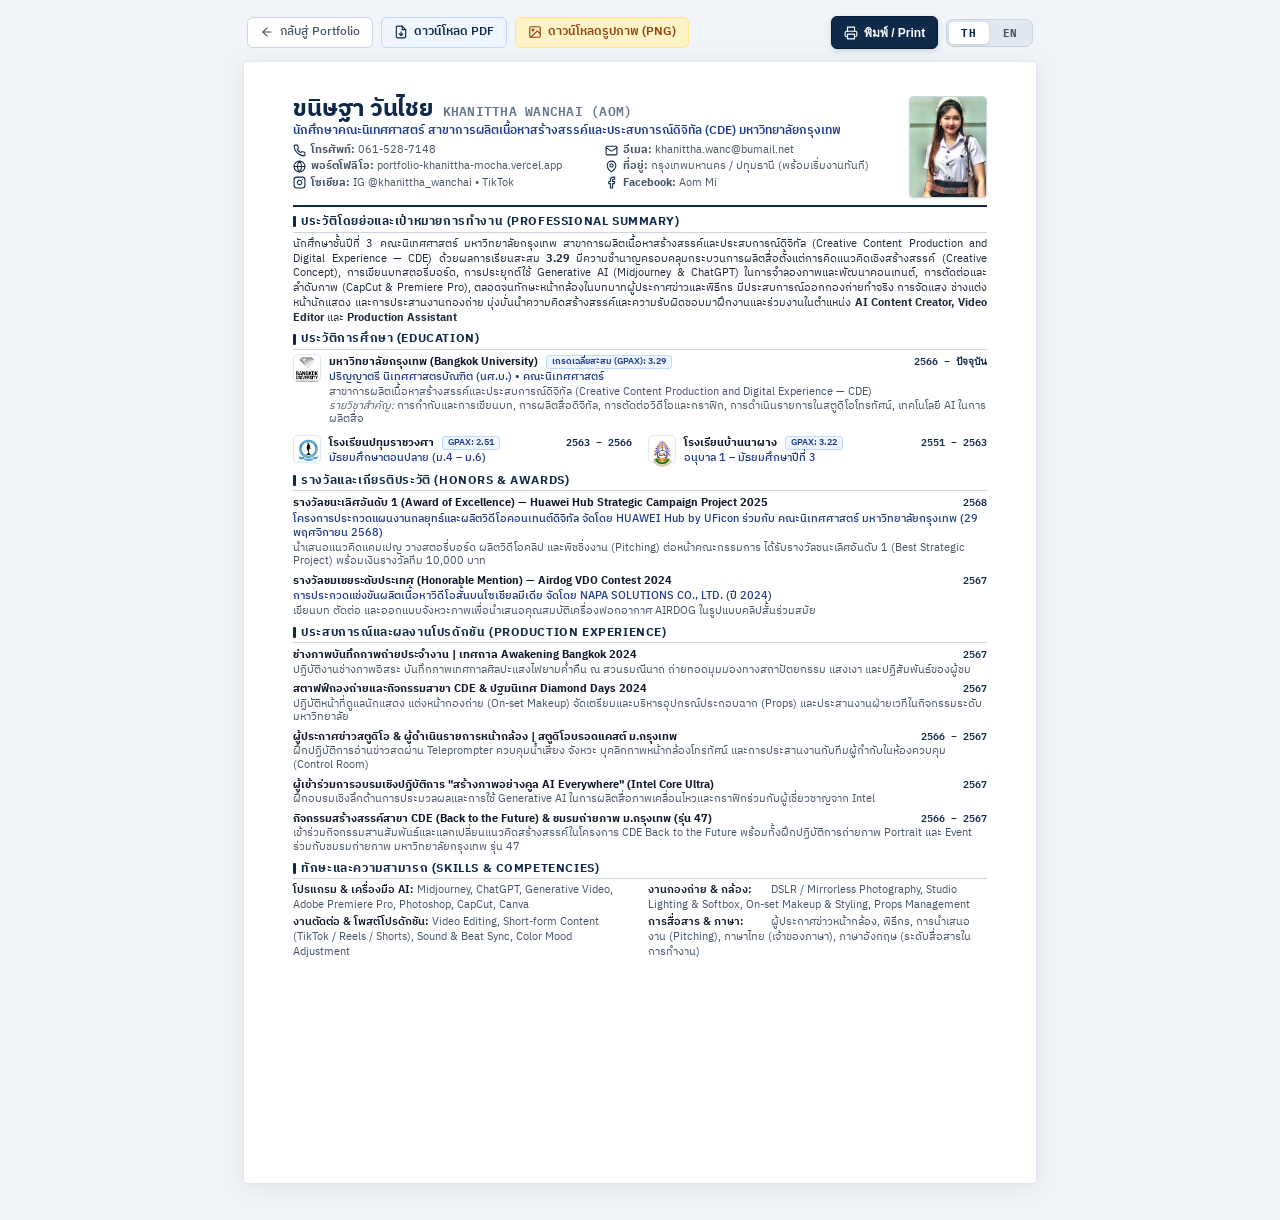
==== commit c734ac58: "feat(resume): optimize to perfect 1-page A4, add PDF & 300DPI PNG downloads for TH & EN" ====
--- a/resume.html
+++ b/resume.html
@@ -31,10 +31,10 @@
       font-family: var(--font-th);
       background: var(--bg-page);
       color: var(--text);
-      font-size: 9.3pt;
-      line-height: 1.45;
+      font-size: 8.4pt;
+      line-height: 1.34;
       -webkit-font-smoothing: antialiased;
-      padding: 24px 0 44px;
+      padding: 16px 0 36px;
     }
 
     /* Bilingual display rules */
@@ -44,31 +44,41 @@
     /* Actions Bar */
     .actions-bar {
       max-width: 210mm;
-      margin: 0 auto 16px;
+      margin: 0 auto 12px;
       display: flex;
       justify-content: space-between;
       align-items: center;
       padding: 0 4px;
-      gap: 12px;
-    }
-
-    .actions-top {
-      display: contents;
-    }
-
-    .btn-back {
+      gap: 10px;
+      flex-wrap: wrap;
+    }
+
+    .actions-left, .actions-right {
+      display: flex;
+      align-items: center;
+      gap: 8px;
+      flex-wrap: wrap;
+    }
+
+    .btn-act {
       display: inline-flex;
       align-items: center;
-      gap: 7px;
+      gap: 6px;
+      font-size: 12px;
+      font-weight: 500;
+      padding: 6px 12px;
+      border-radius: 6px;
+      text-decoration: none;
+      cursor: pointer;
+      transition: all 0.2s ease;
+      white-space: nowrap;
+      border: 1px solid transparent;
+    }
+
+    .btn-back {
       color: var(--text-muted);
-      text-decoration: none;
-      font-size: 13px;
-      font-weight: 500;
-      padding: 7px 14px;
-      border-radius: 6px;
       background: var(--bg-card);
-      border: 1px solid var(--border);
-      transition: all 0.2s ease;
+      border-color: var(--border);
     }
     .btn-back:hover {
       color: var(--primary);
@@ -76,24 +86,59 @@
       background: #ffffff;
     }
 
+    .btn-dl-pdf {
+      background: #eff6ff;
+      color: var(--primary);
+      border-color: #bfdbfe;
+      font-weight: 600;
+    }
+    .btn-dl-pdf:hover {
+      background: #dbeafe;
+      border-color: #93c5fd;
+      transform: translateY(-1px);
+    }
+
+    .btn-dl-img {
+      background: #fef3c7;
+      color: #92400e;
+      border-color: #fde68a;
+      font-weight: 600;
+    }
+    .btn-dl-img:hover {
+      background: #fde68a;
+      transform: translateY(-1px);
+    }
+
+    .btn-print {
+      background: var(--primary);
+      color: #ffffff;
+      border-color: var(--primary-dark);
+      font-weight: 600;
+      box-shadow: 0 2px 6px rgba(15, 41, 74, 0.15);
+    }
+    .btn-print:hover {
+      background: var(--primary-dark);
+      transform: translateY(-1px);
+    }
+
     /* Language Switcher */
     .lang-switch {
       display: inline-flex;
       background: #e2e8f0;
-      padding: 3px;
-      border-radius: 8px;
+      padding: 2px;
+      border-radius: 7px;
       border: 1px solid var(--border);
       gap: 2px;
     }
     .lang-btn {
       border: none;
       background: transparent;
-      padding: 4px 14px;
-      min-width: 42px;
-      border-radius: 6px;
+      padding: 4px 12px;
+      min-width: 38px;
+      border-radius: 5px;
       font-size: 11px;
       font-weight: 700;
-      letter-spacing: .08em;
+      letter-spacing: .06em;
       font-family: var(--font-mono);
       color: var(--text-muted);
       cursor: pointer;
@@ -108,39 +153,20 @@
     .lang-btn.active {
       background: #ffffff;
       color: var(--primary);
-      box-shadow: 0 1px 4px rgba(15, 23, 42, 0.12);
-    }
-
-    .btn-print {
-      display: inline-flex;
-      align-items: center;
-      gap: 7px;
-      background: var(--primary);
-      color: #ffffff;
-      padding: 8px 18px;
-      border-radius: 6px;
-      font-size: 13px;
-      font-weight: 600;
-      border: 1px solid var(--primary-dark);
-      cursor: pointer;
-      box-shadow: 0 2px 6px rgba(15, 41, 74, 0.2);
-      transition: all 0.2s ease;
-    }
-    .btn-print:hover {
-      background: var(--primary-dark);
-      transform: translateY(-1px);
-      box-shadow: 0 4px 10px rgba(15, 41, 74, 0.25);
-    }
-
-    /* A4 Page */
+      box-shadow: 0 1px 3px rgba(15, 23, 42, 0.12);
+    }
+
+    /* A4 Page container */
     .sheet {
       width: 210mm;
+      max-width: 100%;
       min-height: 297mm;
+      box-sizing: border-box;
       margin: 0 auto;
       background: var(--bg-card);
       box-shadow: 0 4px 24px rgba(15, 23, 42, 0.08);
       border-radius: 4px;
-      padding: 16mm 18mm 14mm;
+      padding: 9mm 13mm 7mm;
       display: flex;
       flex-direction: column;
       position: relative;
@@ -152,10 +178,10 @@
       display: flex;
       justify-content: space-between;
       align-items: flex-start;
-      gap: 20px;
+      gap: 16px;
       border-bottom: 2px solid var(--primary);
-      padding-bottom: 14px;
-      margin-bottom: 12px;
+      padding-bottom: 7px;
+      margin-bottom: 7px;
     }
 
     .header-info {
@@ -165,13 +191,13 @@
     .name-row {
       display: flex;
       align-items: baseline;
-      gap: 12px;
-      margin-bottom: 3px;
+      gap: 10px;
+      margin-bottom: 2px;
       flex-wrap: wrap;
     }
 
     .name-th {
-      font-size: 21pt;
+      font-size: 18pt;
       font-weight: 700;
       color: var(--primary);
       letter-spacing: -0.01em;
@@ -180,32 +206,33 @@
 
     .name-en {
       font-family: var(--font-mono);
-      font-size: 11pt;
+      font-size: 9.5pt;
       color: var(--text-light);
-      font-weight: 500;
+      font-weight: 600;
       letter-spacing: 0.02em;
     }
 
     .title-role {
-      font-size: 10.2pt;
+      font-size: 8.8pt;
       font-weight: 600;
       color: var(--accent);
-      margin-bottom: 8px;
+      margin-bottom: 4px;
+      line-height: 1.25;
     }
 
     .contact-grid {
       display: grid;
       grid-template-columns: repeat(2, auto);
-      gap: 4px 22px;
-      font-size: 8.6pt;
+      gap: 2px 18px;
+      font-size: 8pt;
       color: var(--text-muted);
-      margin-top: 6px;
+      margin-top: 3px;
     }
 
     .contact-item {
       display: inline-flex;
       align-items: center;
-      gap: 6px;
+      gap: 5px;
     }
     .contact-item svg {
       flex-shrink: 0;
@@ -220,10 +247,10 @@
       text-decoration: underline;
     }
 
-    /* Formal Photo Frame (Formal 1.5 - 2 inches) */
+    /* Formal Photo Frame */
     .photo-frame {
-      width: 96px;
-      height: 124px;
+      width: 78px;
+      height: 102px;
       border: 1px solid var(--border);
       border-radius: 4px;
       overflow: hidden;
@@ -241,34 +268,34 @@
 
     /* Section Styles */
     .section {
-      margin-bottom: 11px;
+      margin-bottom: 6px;
       page-break-inside: avoid;
     }
 
     .sec-title {
-      font-size: 10pt;
+      font-size: 8.8pt;
       font-weight: 700;
       color: var(--primary);
       text-transform: uppercase;
       letter-spacing: 0.05em;
       border-bottom: 1px solid var(--border);
-      padding-bottom: 3px;
-      margin-bottom: 7px;
+      padding-bottom: 2px;
+      margin-bottom: 4px;
       display: flex;
       align-items: center;
-      gap: 6px;
+      gap: 5px;
     }
     .sec-title-bar {
-      width: 4px;
-      height: 12px;
+      width: 3px;
+      height: 11px;
       background: var(--primary);
       border-radius: 1px;
     }
 
     p.summary {
-      font-size: 9pt;
+      font-size: 8.2pt;
       color: #1e293b;
-      line-height: 1.5;
+      line-height: 1.35;
       text-align: justify;
     }
 
@@ -276,12 +303,12 @@
     .grid-2 {
       display: grid;
       grid-template-columns: 1fr 1fr;
-      gap: 6px 18px;
+      gap: 4px 16px;
     }
 
     /* Items (Timeline / Experience) */
     .item {
-      margin-bottom: 7px;
+      margin-bottom: 4px;
       page-break-inside: avoid;
     }
     .item:last-child {
@@ -291,25 +318,25 @@
     /* Education with logo */
     .item-edu {
       display: flex;
-      gap: 12px;
+      gap: 8px;
       align-items: flex-start;
-      margin-bottom: 8px;
+      margin-bottom: 4px;
       page-break-inside: avoid;
     }
     .item-edu:last-child {
       margin-bottom: 0;
     }
     .edu-logo-wrap {
-      width: 36px;
-      height: 36px;
-      border-radius: 6px;
+      width: 28px;
+      height: 28px;
+      border-radius: 5px;
       background: #ffffff;
       border: 1px solid var(--border-light);
       display: grid;
       place-items: center;
       flex-shrink: 0;
-      padding: 3px;
-      box-shadow: 0 1px 3px rgba(15, 23, 42, 0.05);
+      padding: 2px;
+      box-shadow: 0 1px 2px rgba(15, 23, 42, 0.04);
     }
     .edu-logo {
       max-width: 100%;
@@ -331,30 +358,30 @@
 
     .item-title {
       font-weight: 700;
-      font-size: 9.3pt;
+      font-size: 8.6pt;
       color: var(--text);
     }
 
     .item-date {
       font-family: var(--font-mono);
-      font-size: 8.2pt;
+      font-size: 7.6pt;
       color: var(--primary);
       font-weight: 600;
       flex-shrink: 0;
-      margin-left: 12px;
+      margin-left: 8px;
     }
 
     .item-subtitle {
-      font-size: 8.8pt;
+      font-size: 8.1pt;
       color: var(--accent);
       font-weight: 500;
-      margin-bottom: 2px;
+      margin-bottom: 1px;
     }
 
     .item-desc {
-      font-size: 8.6pt;
+      font-size: 7.9pt;
       color: var(--text-muted);
-      line-height: 1.42;
+      line-height: 1.3;
     }
     .item-desc ul {
       margin: 2px 0 0 16px;
@@ -366,30 +393,30 @@
 
     .badge-pill {
       display: inline-block;
-      font-size: 7.4pt;
+      font-size: 6.9pt;
       font-weight: 600;
       background: #eff6ff;
       color: var(--accent);
-      padding: 0 6px;
+      padding: 0 5px;
       border-radius: 3px;
-      margin-left: 6px;
+      margin-left: 5px;
       border: 1px solid #bfdbfe;
       vertical-align: 1px;
     }
 
     /* Skills Table / Category */
     .skill-category {
-      margin-bottom: 5px;
+      margin-bottom: 2px;
     }
     .skill-cat-title {
       font-weight: 600;
-      font-size: 8.8pt;
+      font-size: 8.1pt;
       color: var(--text);
       display: inline-block;
-      min-width: 140px;
+      min-width: 120px;
     }
     .skill-cat-items {
-      font-size: 8.6pt;
+      font-size: 7.9pt;
       color: var(--text-muted);
     }
 
@@ -403,52 +430,25 @@
         gap: 8px;
         margin-bottom: 12px;
       }
-      .actions-top {
-        display: grid;
-        grid-template-columns: 1fr 1fr;
-        gap: 8px;
+      .actions-left, .actions-right {
         width: 100%;
-      }
-      .btn-back, .btn-print {
-        justify-content: center;
-        padding: 9px 8px;
-        font-size: 11.5px;
-        text-align: center;
-        width: 100%;
-        white-space: nowrap;
-      }
-      .lang-switch {
-        display: flex;
-        width: 100%;
-      }
-      .lang-btn {
+        justify-content: space-between;
+      }
+      .btn-act {
         flex: 1;
         justify-content: center;
-        padding: 7px 10px;
-        font-size: 12px;
-      }
-      .sheet { width: 100%; min-height: auto; padding: 18px 14px; border-radius: 6px; }
-      .header {
-        display: flex;
-        flex-direction: row;
-        justify-content: space-between;
-        align-items: flex-start;
-        gap: 12px;
-      }
-      .header-info { min-width: 0; flex: 1; }
-      .name-row { gap: 6px; }
-      .name-th { font-size: 17pt; line-height: 1.15; }
-      .name-en { font-size: 9.5pt; }
-      .title-role { font-size: 9.2pt; }
-      .photo-frame {
-        width: 82px;
-        height: 106px;
-        flex-shrink: 0;
-        margin: 0;
-      }
-      .contact-grid { grid-template-columns: 1fr; gap: 4px; font-size: 8.2pt; }
-      .grid-2 { grid-template-columns: 1fr; gap: 6px; }
-      .item-head { flex-wrap: wrap; gap: 2px 8px; }
+        padding: 8px 6px;
+        font-size: 11px;
+      }
+      .sheet { width: 100%; height: auto; max-height: none; min-height: auto; padding: 16px 12px; }
+      .header { gap: 10px; }
+      .name-th { font-size: 16pt; }
+      .name-en { font-size: 9pt; }
+      .title-role { font-size: 8.5pt; }
+      .photo-frame { width: 72px; height: 94px; }
+      .contact-grid { grid-template-columns: 1fr; gap: 3px; font-size: 7.8pt; }
+      .grid-2 { grid-template-columns: 1fr; gap: 5px; }
+      .item-head { flex-wrap: wrap; gap: 1px 6px; }
       .item-date { margin-left: 0; }
     }
 
@@ -456,13 +456,13 @@
     @media print {
       @page {
         size: A4 portrait;
-        margin: 10mm 14mm 10mm 14mm;
+        margin: 6mm 10mm 6mm 10mm;
       }
       body {
         background: #ffffff;
         padding: 0;
-        font-size: 9pt;
-        line-height: 1.4;
+        font-size: 8.2pt;
+        line-height: 1.32;
       }
       body[data-lang="en"] .l-th { display: none !important; }
       body[data-lang="th"] .l-en { display: none !important; }
@@ -476,21 +476,81 @@
         margin: 0;
         padding: 0;
         width: 100%;
+        height: auto;
+        max-height: none;
         min-height: auto;
+        overflow: visible;
       }
       .header {
         border-bottom: 2px solid var(--primary);
-        padding-bottom: 10px;
-        margin-bottom: 10px;
-      }
-      .section {
-        margin-bottom: 9px;
-      }
+        padding-bottom: 6px;
+        margin-bottom: 6px;
+      }
+      .name-th { font-size: 17pt; }
+      .name-en { font-size: 9.5pt; }
+      .title-role { font-size: 8.6pt; margin-bottom: 3px; }
+      .contact-grid { gap: 2px 14px; font-size: 7.8pt; }
       .photo-frame {
+        width: 78px;
+        height: 100px;
         border: 1px solid #cbd5e1;
         -webkit-print-color-adjust: exact;
         print-color-adjust: exact;
       }
+      .section {
+        margin-bottom: 5px;
+        page-break-inside: avoid;
+      }
+      .sec-title {
+        font-size: 8.8pt;
+        padding-bottom: 1px;
+        margin-bottom: 3px;
+      }
+      p.summary {
+        font-size: 8.1pt;
+        line-height: 1.34;
+      }
+      .item {
+        margin-bottom: 4px;
+        page-break-inside: avoid;
+      }
+      .item-edu {
+        gap: 8px;
+        margin-bottom: 4px;
+        page-break-inside: avoid;
+      }
+      .edu-logo-wrap {
+        width: 26px;
+        height: 26px;
+        padding: 2px;
+      }
+      .item-title {
+        font-size: 8.5pt;
+      }
+      .item-subtitle {
+        font-size: 8pt;
+        margin-bottom: 1px;
+      }
+      .item-desc {
+        font-size: 7.8pt;
+        line-height: 1.28;
+      }
+      .item-date {
+        font-size: 7.5pt;
+      }
+      .badge-pill {
+        font-size: 6.8pt;
+      }
+      .skill-category {
+        margin-bottom: 2px;
+      }
+      .skill-cat-title {
+        font-size: 8pt;
+        min-width: 120px;
+      }
+      .skill-cat-items {
+        font-size: 7.8pt;
+      }
     }
   </style>
 </head>
@@ -499,24 +559,39 @@
 
   <!-- Top action bar -->
   <aside class="actions-bar" aria-label="เครื่องมือ / Actions">
-    <div class="actions-top">
-      <a href="index.html" class="btn-back">
-        <svg width="15" height="15" viewBox="0 0 24 24" fill="none" stroke="currentColor" stroke-width="2" stroke-linecap="round" stroke-linejoin="round"><line x1="19" y1="12" x2="5" y2="12"></line><polyline points="12 19 5 12 12 5"></polyline></svg>
-        <span class="l-th">กลับสู่หน้าหลัก Portfolio</span>
+    <div class="actions-left">
+      <a href="index.html" class="btn-act btn-back">
+        <svg width="14" height="14" viewBox="0 0 24 24" fill="none" stroke="currentColor" stroke-width="2" stroke-linecap="round" stroke-linejoin="round"><line x1="19" y1="12" x2="5" y2="12"></line><polyline points="12 19 5 12 12 5"></polyline></svg>
+        <span class="l-th">กลับสู่ Portfolio</span>
         <span class="l-en">Back to Portfolio</span>
       </a>
 
-      <button class="btn-print" onclick="window.print()" type="button">
-        <svg width="15" height="15" viewBox="0 0 24 24" fill="none" stroke="currentColor" stroke-width="2" stroke-linecap="round" stroke-linejoin="round"><polyline points="6 9 6 2 18 2 18 9"></polyline><path d="M6 18H4a2 2 0 0 1-2-2v-5a2 2 0 0 1 2-2h16a2 2 0 0 1 2 2v5a2 2 0 0 1-2 2h-2"></path><rect x="6" y="14" width="12" height="8"></rect></svg>
-        <span class="l-th">พิมพ์เอกสาร / บันทึกเป็น PDF</span>
-        <span class="l-en">Print / Save as PDF</span>
+      <!-- Quick Download Buttons -->
+      <a href="assets/downloads/Resume_Khanittha_Wanchai_TH.pdf" download="Resume_Khanittha_Wanchai_TH.pdf" class="btn-act btn-dl-pdf" id="btnDlPdf" title="ดาวน์โหลดไฟล์ PDF ขนาด A4">
+        <svg width="14" height="14" viewBox="0 0 24 24" fill="none" stroke="currentColor" stroke-width="2" stroke-linecap="round" stroke-linejoin="round"><path d="M14 2H6a2 2 0 0 0-2 2v16a2 2 0 0 0 2 2h12a2 2 0 0 0 2-2V8z"></path><polyline points="14 2 14 8 20 8"></polyline><line x1="12" y1="18" x2="12" y2="12"></line><polyline points="9 15 12 18 15 15"></polyline></svg>
+        <span class="l-th">ดาวน์โหลด PDF</span>
+        <span class="l-en">Download PDF</span>
+      </a>
+
+      <a href="assets/downloads/Resume_Khanittha_Wanchai_TH.png" download="Resume_Khanittha_Wanchai_TH.png" class="btn-act btn-dl-img" id="btnDlImg" title="ดาวน์โหลดรูปภาพ PNG ความละเอียดสูง 300 DPI">
+        <svg width="14" height="14" viewBox="0 0 24 24" fill="none" stroke="currentColor" stroke-width="2" stroke-linecap="round" stroke-linejoin="round"><rect x="3" y="3" width="18" height="18" rx="2" ry="2"></rect><circle cx="8.5" cy="8.5" r="1.5"></circle><polyline points="21 15 16 10 5 21"></polyline></svg>
+        <span class="l-th">ดาวน์โหลดรูปภาพ (PNG)</span>
+        <span class="l-en">Download Image (PNG)</span>
+      </a>
+    </div>
+
+    <div class="actions-right">
+      <button class="btn-act btn-print" onclick="window.print()" type="button" title="พิมพ์หน้านี้หรือบันทึก PDF ทันที">
+        <svg width="14" height="14" viewBox="0 0 24 24" fill="none" stroke="currentColor" stroke-width="2" stroke-linecap="round" stroke-linejoin="round"><polyline points="6 9 6 2 18 2 18 9"></polyline><path d="M6 18H4a2 2 0 0 1-2-2v-5a2 2 0 0 1 2-2h16a2 2 0 0 1 2 2v5a2 2 0 0 1-2 2h-2"></path><rect x="6" y="14" width="12" height="8"></rect></svg>
+        <span class="l-th">พิมพ์ / Print</span>
+        <span class="l-en">Print</span>
       </button>
-    </div>
-
-    <!-- Language Selector Pill -->
-    <div class="lang-switch" role="group" aria-label="เลือกภาษา / Choose Language">
-      <button type="button" class="lang-btn active" data-lang="th" id="btnTh">TH</button>
-      <button type="button" class="lang-btn" data-lang="en" id="btnEn">EN</button>
+
+      <!-- Language Selector Pill -->
+      <div class="lang-switch" role="group" aria-label="เลือกภาษา / Choose Language">
+        <button type="button" class="lang-btn active" data-lang="th" id="btnTh">TH</button>
+        <button type="button" class="lang-btn" data-lang="en" id="btnEn">EN</button>
+      </div>
     </div>
   </aside>
 
@@ -873,6 +948,8 @@
     (function() {
       const btnTh = document.getElementById('btnTh');
       const btnEn = document.getElementById('btnEn');
+      const btnDlPdf = document.getElementById('btnDlPdf');
+      const btnDlImg = document.getElementById('btnDlImg');
 
       function setLang(lang) {
         const valid = lang === 'en' ? 'en' : 'th';
@@ -886,6 +963,24 @@
         if (btnTh && btnEn) {
           btnTh.classList.toggle('active', valid === 'th');
           btnEn.classList.toggle('active', valid === 'en');
+        }
+
+        if (btnDlPdf) {
+          btnDlPdf.href = valid === 'en'
+            ? 'assets/downloads/Resume_Khanittha_Wanchai_EN.pdf'
+            : 'assets/downloads/Resume_Khanittha_Wanchai_TH.pdf';
+          btnDlPdf.setAttribute('download', valid === 'en'
+            ? 'Resume_Khanittha_Wanchai_EN.pdf'
+            : 'Resume_Khanittha_Wanchai_TH.pdf');
+        }
+
+        if (btnDlImg) {
+          btnDlImg.href = valid === 'en'
+            ? 'assets/downloads/Resume_Khanittha_Wanchai_EN.png'
+            : 'assets/downloads/Resume_Khanittha_Wanchai_TH.png';
+          btnDlImg.setAttribute('download', valid === 'en'
+            ? 'Resume_Khanittha_Wanchai_EN.png'
+            : 'Resume_Khanittha_Wanchai_TH.png');
         }
 
         document.title = valid === 'en'
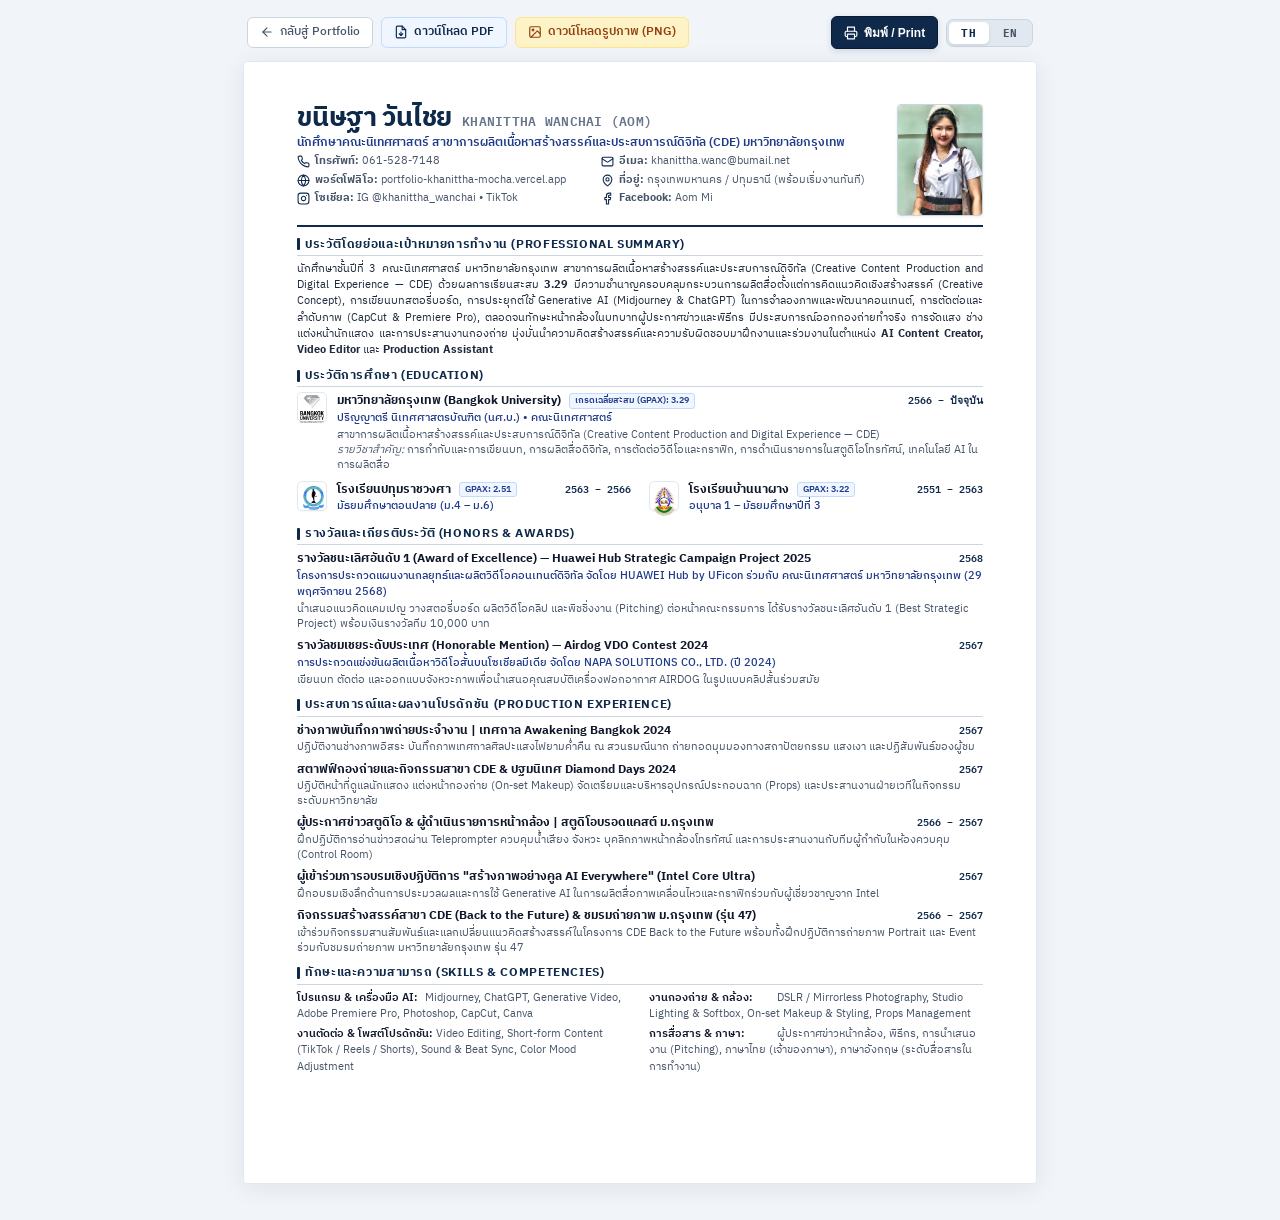
==== commit 93daf9f0: "fix(resume): optimize A4 vertical layout with balanced spacing, eliminating empty bottom space while" ====
--- a/resume.html
+++ b/resume.html
@@ -31,10 +31,14 @@
       font-family: var(--font-th);
       background: var(--bg-page);
       color: var(--text);
-      font-size: 8.4pt;
-      line-height: 1.34;
+      font-size: 8.85pt;
+      line-height: 1.4;
       -webkit-font-smoothing: antialiased;
       padding: 16px 0 36px;
+    }
+    body[data-lang="en"] {
+      font-size: 8.45pt;
+      line-height: 1.34;
     }
 
     /* Bilingual display rules */
@@ -166,7 +170,7 @@
       background: var(--bg-card);
       box-shadow: 0 4px 24px rgba(15, 23, 42, 0.08);
       border-radius: 4px;
-      padding: 9mm 13mm 7mm;
+      padding: 11mm 14mm 10mm;
       display: flex;
       flex-direction: column;
       position: relative;
@@ -178,10 +182,10 @@
       display: flex;
       justify-content: space-between;
       align-items: flex-start;
-      gap: 16px;
+      gap: 18px;
       border-bottom: 2px solid var(--primary);
-      padding-bottom: 7px;
-      margin-bottom: 7px;
+      padding-bottom: 9px;
+      margin-bottom: 9px;
     }
 
     .header-info {
@@ -197,7 +201,7 @@
     }
 
     .name-th {
-      font-size: 18pt;
+      font-size: 20pt;
       font-weight: 700;
       color: var(--primary);
       letter-spacing: -0.01em;
@@ -206,14 +210,14 @@
 
     .name-en {
       font-family: var(--font-mono);
-      font-size: 9.5pt;
+      font-size: 10pt;
       color: var(--text-light);
       font-weight: 600;
       letter-spacing: 0.02em;
     }
 
     .title-role {
-      font-size: 8.8pt;
+      font-size: 9.2pt;
       font-weight: 600;
       color: var(--accent);
       margin-bottom: 4px;
@@ -223,8 +227,8 @@
     .contact-grid {
       display: grid;
       grid-template-columns: repeat(2, auto);
-      gap: 2px 18px;
-      font-size: 8pt;
+      gap: 3px 20px;
+      font-size: 8.3pt;
       color: var(--text-muted);
       margin-top: 3px;
     }
@@ -249,8 +253,8 @@
 
     /* Formal Photo Frame */
     .photo-frame {
-      width: 78px;
-      height: 102px;
+      width: 86px;
+      height: 112px;
       border: 1px solid var(--border);
       border-radius: 4px;
       overflow: hidden;
@@ -268,34 +272,34 @@
 
     /* Section Styles */
     .section {
-      margin-bottom: 6px;
+      margin-bottom: 8.5px;
       page-break-inside: avoid;
     }
 
     .sec-title {
-      font-size: 8.8pt;
+      font-size: 9.3pt;
       font-weight: 700;
       color: var(--primary);
       text-transform: uppercase;
       letter-spacing: 0.05em;
       border-bottom: 1px solid var(--border);
       padding-bottom: 2px;
-      margin-bottom: 4px;
+      margin-bottom: 5px;
       display: flex;
       align-items: center;
       gap: 5px;
     }
     .sec-title-bar {
       width: 3px;
-      height: 11px;
+      height: 12px;
       background: var(--primary);
       border-radius: 1px;
     }
 
     p.summary {
-      font-size: 8.2pt;
+      font-size: 8.6pt;
       color: #1e293b;
-      line-height: 1.35;
+      line-height: 1.42;
       text-align: justify;
     }
 
@@ -303,12 +307,12 @@
     .grid-2 {
       display: grid;
       grid-template-columns: 1fr 1fr;
-      gap: 4px 16px;
+      gap: 5px 18px;
     }
 
     /* Items (Timeline / Experience) */
     .item {
-      margin-bottom: 4px;
+      margin-bottom: 5.5px;
       page-break-inside: avoid;
     }
     .item:last-child {
@@ -318,17 +322,17 @@
     /* Education with logo */
     .item-edu {
       display: flex;
-      gap: 8px;
+      gap: 10px;
       align-items: flex-start;
-      margin-bottom: 4px;
+      margin-bottom: 5px;
       page-break-inside: avoid;
     }
     .item-edu:last-child {
       margin-bottom: 0;
     }
     .edu-logo-wrap {
-      width: 28px;
-      height: 28px;
+      width: 30px;
+      height: 30px;
       border-radius: 5px;
       background: #ffffff;
       border: 1px solid var(--border-light);
@@ -358,13 +362,13 @@
 
     .item-title {
       font-weight: 700;
-      font-size: 8.6pt;
+      font-size: 8.9pt;
       color: var(--text);
     }
 
     .item-date {
       font-family: var(--font-mono);
-      font-size: 7.6pt;
+      font-size: 7.8pt;
       color: var(--primary);
       font-weight: 600;
       flex-shrink: 0;
@@ -372,16 +376,16 @@
     }
 
     .item-subtitle {
-      font-size: 8.1pt;
+      font-size: 8.4pt;
       color: var(--accent);
       font-weight: 500;
-      margin-bottom: 1px;
+      margin-bottom: 1.5px;
     }
 
     .item-desc {
-      font-size: 7.9pt;
+      font-size: 8.2pt;
       color: var(--text-muted);
-      line-height: 1.3;
+      line-height: 1.36;
     }
     .item-desc ul {
       margin: 2px 0 0 16px;
@@ -393,7 +397,7 @@
 
     .badge-pill {
       display: inline-block;
-      font-size: 6.9pt;
+      font-size: 7pt;
       font-weight: 600;
       background: #eff6ff;
       color: var(--accent);
@@ -406,17 +410,17 @@
 
     /* Skills Table / Category */
     .skill-category {
-      margin-bottom: 2px;
+      margin-bottom: 3px;
     }
     .skill-cat-title {
       font-weight: 600;
-      font-size: 8.1pt;
+      font-size: 8.4pt;
       color: var(--text);
       display: inline-block;
-      min-width: 120px;
+      min-width: 125px;
     }
     .skill-cat-items {
-      font-size: 7.9pt;
+      font-size: 8.2pt;
       color: var(--text-muted);
     }
 
@@ -456,13 +460,17 @@
     @media print {
       @page {
         size: A4 portrait;
-        margin: 6mm 10mm 6mm 10mm;
+        margin: 7mm 12mm 7mm 12mm;
       }
       body {
         background: #ffffff;
         padding: 0;
-        font-size: 8.2pt;
-        line-height: 1.32;
+        font-size: 9.2pt;
+        line-height: 1.47;
+      }
+      body[data-lang="en"] {
+        font-size: 8.5pt;
+        line-height: 1.34;
       }
       body[data-lang="en"] .l-th { display: none !important; }
       body[data-lang="th"] .l-en { display: none !important; }
@@ -483,73 +491,74 @@
       }
       .header {
         border-bottom: 2px solid var(--primary);
-        padding-bottom: 6px;
-        margin-bottom: 6px;
-      }
-      .name-th { font-size: 17pt; }
-      .name-en { font-size: 9.5pt; }
-      .title-role { font-size: 8.6pt; margin-bottom: 3px; }
-      .contact-grid { gap: 2px 14px; font-size: 7.8pt; }
+        padding-bottom: 10px;
+        margin-bottom: 10px;
+        gap: 16px;
+      }
+      .name-th { font-size: 20pt; }
+      .name-en { font-size: 10pt; }
+      .title-role { font-size: 9.2pt; margin-bottom: 3.5px; }
+      .contact-grid { gap: 3px 18px; font-size: 8.3pt; }
       .photo-frame {
-        width: 78px;
-        height: 100px;
+        width: 88px;
+        height: 114px;
         border: 1px solid #cbd5e1;
         -webkit-print-color-adjust: exact;
         print-color-adjust: exact;
       }
       .section {
+        margin-bottom: 11px;
+        page-break-inside: avoid;
+      }
+      .sec-title {
+        font-size: 9.3pt;
+        padding-bottom: 1.5px;
+        margin-bottom: 4.5px;
+      }
+      p.summary {
+        font-size: 8.8pt;
+        line-height: 1.43;
+      }
+      .item {
+        margin-bottom: 6.5px;
+        page-break-inside: avoid;
+      }
+      .item-edu {
+        gap: 10px;
         margin-bottom: 5px;
         page-break-inside: avoid;
       }
-      .sec-title {
-        font-size: 8.8pt;
-        padding-bottom: 1px;
-        margin-bottom: 3px;
-      }
-      p.summary {
-        font-size: 8.1pt;
-        line-height: 1.34;
-      }
-      .item {
-        margin-bottom: 4px;
-        page-break-inside: avoid;
-      }
-      .item-edu {
-        gap: 8px;
-        margin-bottom: 4px;
-        page-break-inside: avoid;
-      }
       .edu-logo-wrap {
-        width: 26px;
-        height: 26px;
+        width: 28px;
+        height: 28px;
         padding: 2px;
       }
       .item-title {
-        font-size: 8.5pt;
+        font-size: 8.9pt;
       }
       .item-subtitle {
-        font-size: 8pt;
+        font-size: 8.4pt;
         margin-bottom: 1px;
       }
       .item-desc {
+        font-size: 8.35pt;
+        line-height: 1.37;
+      }
+      .item-date {
         font-size: 7.8pt;
-        line-height: 1.28;
-      }
-      .item-date {
-        font-size: 7.5pt;
       }
       .badge-pill {
-        font-size: 6.8pt;
+        font-size: 7pt;
       }
       .skill-category {
-        margin-bottom: 2px;
+        margin-bottom: 3.5px;
       }
       .skill-cat-title {
-        font-size: 8pt;
-        min-width: 120px;
+        font-size: 8.4pt;
+        min-width: 125px;
       }
       .skill-cat-items {
-        font-size: 7.8pt;
+        font-size: 8.2pt;
       }
     }
   </style>
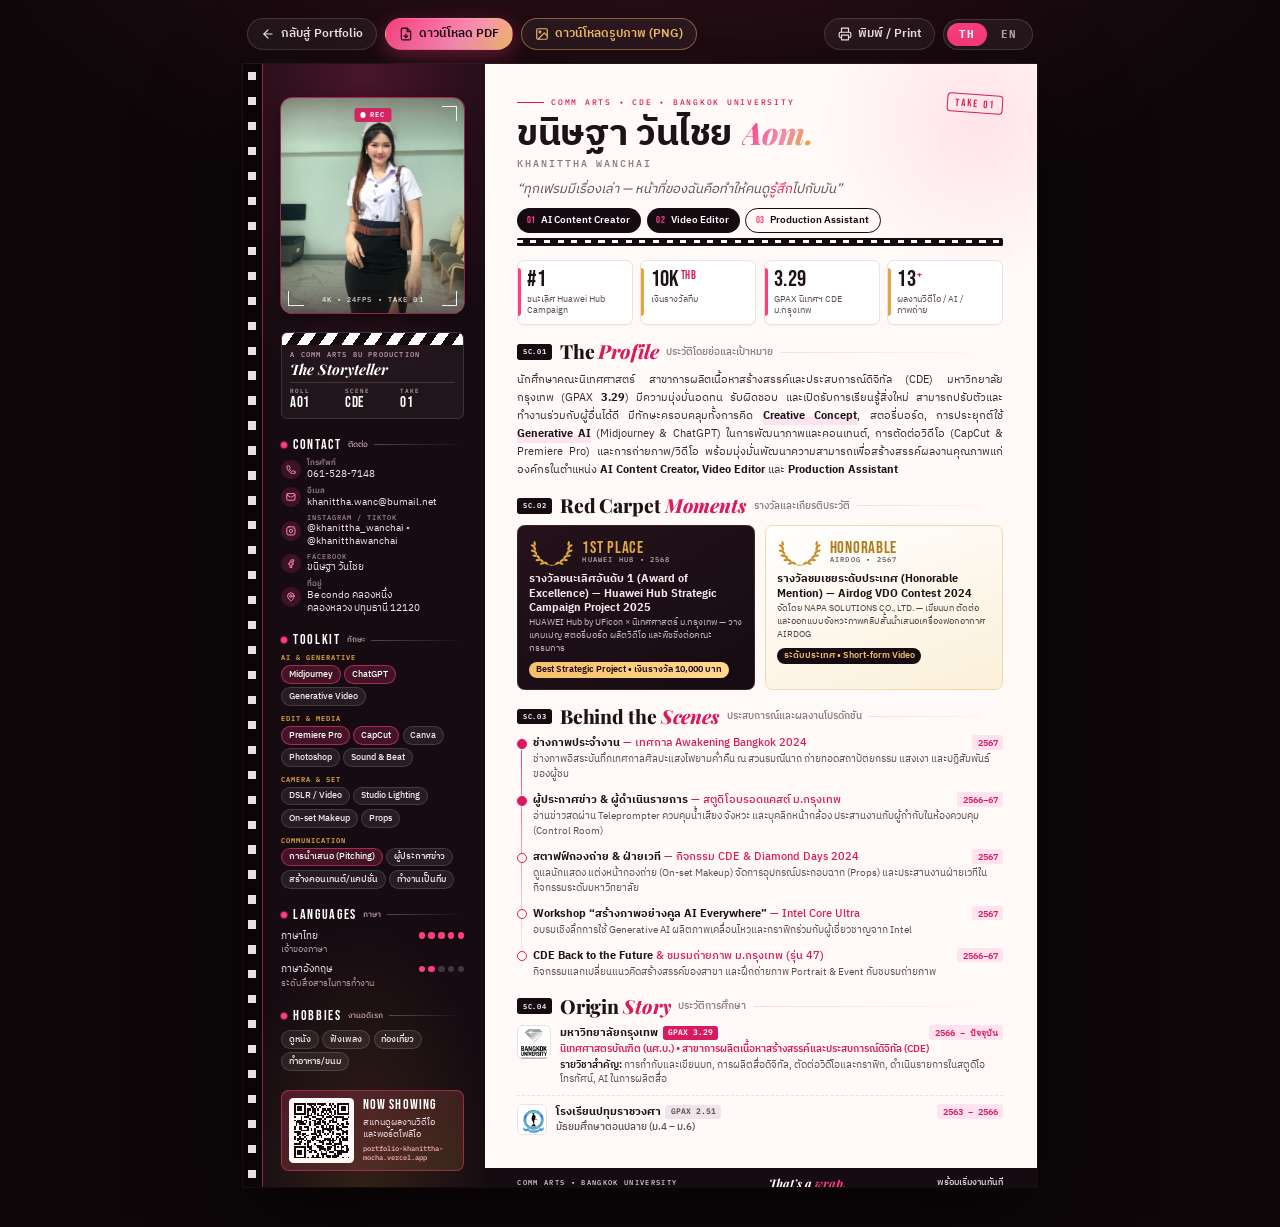
==== commit 1dfb0ee7: "feat(portfolio): sync updated hero visuals, cinematic resume design, and new download assets" ====
--- a/resume.html
+++ b/resume.html
@@ -4,567 +4,464 @@
   <meta charset="UTF-8">
   <meta name="viewport" content="width=device-width, initial-scale=1.0">
   <title>เรซูเม่ ขนิษฐา วันไชย (Khanittha Wanchai) — Resume / Curriculum Vitae</title>
-  <link rel="icon" href="data:image/svg+xml,<svg xmlns='http://www.w3.org/2000/svg' viewBox='0 0 32 32'><rect width='32' height='32' rx='6' fill='%230f294a'/><text x='16' y='22' fill='%23fff' font-family='sans-serif' font-weight='700' font-size='18' text-anchor='middle'>K</text></svg>">
+  <meta name="theme-color" content="#0d0709">
+  <link rel="icon" href="data:image/svg+xml,<svg xmlns='http://www.w3.org/2000/svg' viewBox='0 0 32 32'><rect width='32' height='32' rx='6' fill='%23ff3d7f'/><circle cx='16' cy='16' r='9' fill='none' stroke='%23fff' stroke-width='2.2'/><circle cx='16' cy='16' r='3.5' fill='%23fff'/></svg>">
   <link rel="preconnect" href="https://fonts.googleapis.com">
   <link rel="preconnect" href="https://fonts.gstatic.com" crossorigin>
-  <link href="https://fonts.googleapis.com/css2?family=IBM+Plex+Sans+Thai:wght@300;400;500;600;700&family=IBM+Plex+Mono:wght@400;500;600&display=swap" rel="stylesheet">
+  <link href="https://fonts.googleapis.com/css2?family=Bebas+Neue&family=IBM+Plex+Mono:wght@400;500;600&family=IBM+Plex+Sans+Thai:wght@300;400;500;600;700&family=Playfair+Display:ital,wght@0,700;0,800;1,600;1,700;1,800&display=swap" rel="stylesheet">
   <style>
+    /* =========================================================
+       THE STORYTELLER — Comm Arts Resume (A4, single page)
+       Cinematic palette matched to the portfolio site
+       ========================================================= */
     :root {
-      --primary: #0f294a;
-      --primary-dark: #0a1c33;
-      --accent: #1e3a8a;
-      --accent-muted: #3b82f6;
-      --text: #0f172a;
-      --text-muted: #475569;
-      --text-light: #64748b;
-      --border: #cbd5e1;
-      --border-light: #e2e8f0;
-      --bg-page: #f1f5f9;
-      --bg-card: #ffffff;
-      --font-th: "IBM Plex Sans Thai", -apple-system, BlinkMacSystemFont, "Segoe UI", Roboto, sans-serif;
-      --font-mono: "IBM Plex Mono", monospace;
+      --ink: #160b11;          /* sidebar / darkest */
+      --ink-2: #24121b;
+      --rose: #ff3d7f;         /* brand rose */
+      --rose-deep: #d81b60;    /* rose for text on light bg */
+      --rose-soft: #ffe3ee;
+      --gold: #e3a740;
+      --gold-soft: #fbf0d9;
+      --paper: #fffaf7;        /* main column */
+      --text: #1d1218;
+      --muted: #5d4a55;
+      --light: #8a7480;
+      --line: #ecdfe5;
+      --f-th: "IBM Plex Sans Thai", -apple-system, BlinkMacSystemFont, "Segoe UI", sans-serif;
+      --f-mono: "IBM Plex Mono", ui-monospace, monospace;
+      --f-display: "Playfair Display", Georgia, serif;
+      --f-bebas: "Bebas Neue", "IBM Plex Sans Thai", sans-serif;
     }
 
     * { box-sizing: border-box; margin: 0; padding: 0; }
+    html { -webkit-text-size-adjust: 100%; }
 
     body {
-      font-family: var(--font-th);
-      background: var(--bg-page);
+      font-family: var(--f-th);
+      font-size: 8.6pt;
+      line-height: 1.45;
       color: var(--text);
-      font-size: 8.85pt;
-      line-height: 1.4;
+      background:
+        radial-gradient(1200px 600px at 50% -10%, rgba(255, 61, 127, .14), transparent 60%),
+        #0d0709;
       -webkit-font-smoothing: antialiased;
-      padding: 16px 0 36px;
-    }
-    body[data-lang="en"] {
-      font-size: 8.45pt;
-      line-height: 1.34;
-    }
+      padding: 18px 0 40px;
+      -webkit-print-color-adjust: exact;
+      print-color-adjust: exact;
+    }
+    body[data-lang="en"] { font-size: 7.95pt; line-height: 1.38; }
 
     /* Bilingual display rules */
     body[data-lang="en"] .l-th { display: none !important; }
     body[data-lang="th"] .l-en { display: none !important; }
 
-    /* Actions Bar */
+    a { color: inherit; text-decoration: none; }
+
+    /* ---------- Actions bar (screen only) ---------- */
     .actions-bar {
       max-width: 210mm;
-      margin: 0 auto 12px;
+      margin: 0 auto 14px;
       display: flex;
       justify-content: space-between;
       align-items: center;
-      padding: 0 4px;
       gap: 10px;
       flex-wrap: wrap;
-    }
-
-    .actions-left, .actions-right {
-      display: flex;
-      align-items: center;
-      gap: 8px;
-      flex-wrap: wrap;
-    }
-
+      padding: 0 4px;
+    }
+    .actions-left, .actions-right { display: flex; align-items: center; gap: 8px; flex-wrap: wrap; }
     .btn-act {
-      display: inline-flex;
-      align-items: center;
-      gap: 6px;
-      font-size: 12px;
-      font-weight: 500;
-      padding: 6px 12px;
-      border-radius: 6px;
-      text-decoration: none;
+      display: inline-flex; align-items: center; gap: 6px;
+      font: 600 12px/1 var(--f-th);
+      padding: 8px 13px;
+      border-radius: 999px;
       cursor: pointer;
-      transition: all 0.2s ease;
       white-space: nowrap;
-      border: 1px solid transparent;
-    }
-
-    .btn-back {
-      color: var(--text-muted);
-      background: var(--bg-card);
-      border-color: var(--border);
-    }
-    .btn-back:hover {
-      color: var(--primary);
-      border-color: var(--primary);
-      background: #ffffff;
-    }
-
-    .btn-dl-pdf {
-      background: #eff6ff;
-      color: var(--primary);
-      border-color: #bfdbfe;
-      font-weight: 600;
-    }
-    .btn-dl-pdf:hover {
-      background: #dbeafe;
-      border-color: #93c5fd;
-      transform: translateY(-1px);
-    }
-
-    .btn-dl-img {
-      background: #fef3c7;
-      color: #92400e;
-      border-color: #fde68a;
-      font-weight: 600;
-    }
-    .btn-dl-img:hover {
-      background: #fde68a;
-      transform: translateY(-1px);
-    }
-
-    .btn-print {
-      background: var(--primary);
-      color: #ffffff;
-      border-color: var(--primary-dark);
-      font-weight: 600;
-      box-shadow: 0 2px 6px rgba(15, 41, 74, 0.15);
-    }
-    .btn-print:hover {
-      background: var(--primary-dark);
-      transform: translateY(-1px);
-    }
-
-    /* Language Switcher */
-    .lang-switch {
-      display: inline-flex;
-      background: #e2e8f0;
-      padding: 2px;
-      border-radius: 7px;
-      border: 1px solid var(--border);
-      gap: 2px;
-    }
+      border: 1px solid rgba(255, 255, 255, .14);
+      background: rgba(255, 255, 255, .05);
+      color: #f4e6ec;
+      transition: transform .2s ease, background .2s ease, border-color .2s ease;
+    }
+    .btn-act:hover { transform: translateY(-1px); border-color: rgba(255, 61, 127, .6); background: rgba(255, 61, 127, .12); }
+    .btn-dl-pdf { background: linear-gradient(135deg, #ff3d7f, #ff8fb8 60%, #f5c06a); color: #1a0710; border-color: transparent; box-shadow: 0 6px 20px rgba(255, 61, 127, .35); }
+    .btn-dl-pdf:hover { background: linear-gradient(135deg, #ff5a92, #ffa3c5 60%, #f7cb80); color: #1a0710; }
+    .btn-dl-img { color: #f5c06a; border-color: rgba(245, 192, 106, .45); }
+    .lang-switch { display: inline-flex; padding: 3px; gap: 2px; border-radius: 999px; background: rgba(255, 255, 255, .06); border: 1px solid rgba(255, 255, 255, .14); }
     .lang-btn {
-      border: none;
-      background: transparent;
-      padding: 4px 12px;
-      min-width: 38px;
-      border-radius: 5px;
-      font-size: 11px;
-      font-weight: 700;
-      letter-spacing: .06em;
-      font-family: var(--font-mono);
-      color: var(--text-muted);
-      cursor: pointer;
-      display: inline-flex;
-      align-items: center;
-      justify-content: center;
-      transition: all 0.2s ease;
-    }
-    .lang-btn:hover {
-      color: var(--primary);
-    }
-    .lang-btn.active {
-      background: #ffffff;
-      color: var(--primary);
-      box-shadow: 0 1px 3px rgba(15, 23, 42, 0.12);
-    }
-
-    /* A4 Page container */
+      border: 0; background: transparent; cursor: pointer;
+      font: 700 11px/1 var(--f-mono); letter-spacing: .08em;
+      color: #b9a3ad; padding: 6px 12px; border-radius: 999px; min-width: 40px;
+    }
+    .lang-btn.active { background: var(--rose); color: #fff; }
+
+    /* ---------- A4 sheet ---------- */
     .sheet {
       width: 210mm;
-      max-width: 100%;
-      min-height: 297mm;
-      box-sizing: border-box;
+      height: 297mm;
       margin: 0 auto;
-      background: var(--bg-card);
-      box-shadow: 0 4px 24px rgba(15, 23, 42, 0.08);
-      border-radius: 4px;
-      padding: 11mm 14mm 10mm;
+      display: grid;
+      grid-template-columns: 64mm 1fr;
+      background: var(--paper);
+      overflow: hidden;
+      position: relative;
+      box-shadow: 0 30px 80px rgba(0, 0, 0, .55), 0 0 0 1px rgba(255, 255, 255, .06);
+    }
+
+    /* =================== SIDEBAR =================== */
+    .side {
+      position: relative;
+      background:
+        radial-gradient(120% 50% at 50% 0%, rgba(255, 61, 127, .22), transparent 60%),
+        radial-gradient(90% 40% at 50% 100%, rgba(227, 167, 64, .14), transparent 60%),
+        var(--ink);
+      color: #f3e7ec;
+      padding: 9mm 5.5mm 7mm 10mm;
       display: flex;
       flex-direction: column;
+      gap: 5mm;
+    }
+    /* film-strip perforations on the left edge */
+    .side::before {
+      content: "";
+      position: absolute; top: 0; bottom: 0; left: 0;
+      width: 5mm;
+      background:
+        repeating-linear-gradient(to bottom, transparent 0 2.2mm, rgba(255, 250, 247, .9) 2.2mm 4.4mm, transparent 4.4mm 6.6mm) center / 2.2mm 100% no-repeat,
+        #0b0508;
+    }
+    .side::after {
+      content: "";
+      position: absolute; top: 0; bottom: 0; left: 5mm; width: 1px;
+      background: rgba(255, 61, 127, .5);
+    }
+
+    /* Viewfinder photo */
+    .vf {
       position: relative;
-      border: 1px solid var(--border-light);
+      width: 100%;
+      aspect-ratio: 4 / 4.7;
+      border-radius: 3mm;
+      overflow: hidden;
+      background: #2a1620;
+      box-shadow: 0 0 0 1px rgba(255, 61, 127, .55), 0 6px 18px rgba(0, 0, 0, .45);
+    }
+    .vf img { width: 100%; height: 100%; object-fit: cover; object-position: 50% 18%; display: block; }
+    .vf::after { /* vignette */
+      content: ""; position: absolute; inset: 0;
+      background: linear-gradient(to bottom, rgba(10, 4, 8, .35), transparent 22%, transparent 70%, rgba(10, 4, 8, .65));
+    }
+    .vf-c { position: absolute; width: 4mm; height: 4mm; border: 0 solid #fff; z-index: 2; opacity: .9; }
+    .vf-c.tl { top: 2mm; left: 2mm; border-top-width: 1.4px; border-left-width: 1.4px; }
+    .vf-c.tr { top: 2mm; right: 2mm; border-top-width: 1.4px; border-right-width: 1.4px; }
+    .vf-c.bl { bottom: 2mm; left: 2mm; border-bottom-width: 1.4px; border-left-width: 1.4px; }
+    .vf-c.br { bottom: 2mm; right: 2mm; border-bottom-width: 1.4px; border-right-width: 1.4px; }
+    .vf-rec {
+      position: absolute; z-index: 2; top: 2.6mm; left: 50%; transform: translateX(-50%);
+      font: 600 5.6pt/1 var(--f-mono); letter-spacing: .14em; color: #fff;
+      display: inline-flex; align-items: center; gap: 1.2mm;
+      background: rgba(216, 27, 96, .92); padding: .9mm 1.6mm; border-radius: .8mm;
+    }
+    .vf-rec::before { content: ""; width: 1.4mm; height: 1.4mm; border-radius: 50%; background: #fff; }
+    .vf-meta {
+      position: absolute; z-index: 2; bottom: 2.4mm; left: 0; right: 0; text-align: center;
+      font: 500 5.2pt/1 var(--f-mono); letter-spacing: .16em; color: rgba(255, 255, 255, .85);
+    }
+
+    /* Mini clapper slate */
+    .slate { border-radius: 1.6mm; overflow: hidden; border: 1px solid rgba(255, 255, 255, .16); }
+    .slate-top {
+      height: 3mm;
+      background: repeating-linear-gradient(-55deg, #fff 0 2.4mm, #160b11 2.4mm 4.8mm);
+    }
+    .slate-body { padding: 1.6mm 2.2mm 1.8mm; background: rgba(255, 255, 255, .04); }
+    .slate-prod { font: 500 5pt/1.2 var(--f-mono); letter-spacing: .18em; color: #c9a9b6; }
+    .slate-title { font: italic 700 11pt/1.15 var(--f-display); color: #fff; margin: .6mm 0 1.2mm; }
+    .slate-grid { display: grid; grid-template-columns: repeat(3, 1fr); border-top: 1px solid rgba(255, 255, 255, .14); }
+    .slate-grid div { padding-top: 1mm; font: 500 4.8pt/1.2 var(--f-mono); letter-spacing: .14em; color: #bfa2ae; }
+    .slate-grid b { display: block; font: 400 11pt/1 var(--f-bebas); letter-spacing: .04em; color: #fff; margin-top: .4mm; }
+
+    /* Sidebar blocks */
+    .s-head {
+      display: flex; align-items: center; gap: 1.6mm;
+      font: 400 10.5pt/1 var(--f-bebas); letter-spacing: .12em; color: #fff;
+      margin-bottom: 1.8mm;
+    }
+    .s-head::before { content: ""; width: 1.6mm; height: 1.6mm; border-radius: 50%; background: var(--rose); box-shadow: 0 0 0 1.2px rgba(255, 61, 127, .35); }
+    .s-head::after { content: ""; flex: 1; height: 1px; background: linear-gradient(90deg, rgba(255, 255, 255, .25), transparent); }
+    .s-head small { font: 500 6pt/1 var(--f-th); letter-spacing: 0; color: #c9a9b6; }
+
+    .contact-list { list-style: none; display: grid; gap: 1.5mm; }
+    .contact-list li { display: grid; grid-template-columns: 5.2mm 1fr; align-items: center; gap: 1.8mm; font-size: 7.3pt; line-height: 1.3; color: #f1e3e9; word-break: break-word; }
+    .c-ico { width: 5.2mm; height: 5.2mm; border-radius: 50%; display: grid; place-items: center; background: rgba(255, 61, 127, .16); color: #ff8fb8; }
+    .c-ico svg { width: 2.6mm; height: 2.6mm; }
+    .contact-list small { display: block; font: 500 5.3pt/1.15 var(--f-mono); letter-spacing: .14em; color: #a98a97; text-transform: uppercase; }
+    .contact-list small.l-th { font: 500 6.2pt/1.15 var(--f-th); letter-spacing: 0; }
+    .wrap .l-th { font: 500 7pt/1 var(--f-th); letter-spacing: 0; }
+
+    .tk-group + .tk-group { margin-top: 2.3mm; }
+    .tk-label { font: 600 5.4pt/1 var(--f-mono); letter-spacing: .14em; color: var(--gold); text-transform: uppercase; margin-bottom: 1mm; }
+    .chips { display: flex; flex-wrap: wrap; gap: 1mm; }
+    .chip {
+      font-size: 6.9pt; line-height: 1; font-weight: 500;
+      padding: 1mm 1.8mm; border-radius: 999px;
+      background: rgba(255, 255, 255, .07);
+      border: 1px solid rgba(255, 255, 255, .14);
+      color: #f6eaef; white-space: nowrap;
+    }
+    .chip.hot { background: rgba(255, 61, 127, .2); border-color: rgba(255, 61, 127, .55); color: #fff; }
+
+    .lang-row { display: grid; grid-template-columns: 1fr auto; align-items: center; gap: 1mm 2mm; font-size: 7.4pt; }
+    .lang-row + .lang-row { margin-top: 1.4mm; }
+    .dots { display: inline-flex; gap: .9mm; }
+    .dots i { width: 1.7mm; height: 1.7mm; border-radius: 50%; background: rgba(255, 255, 255, .18); }
+    .dots i.on { background: var(--rose); }
+    .lang-row small { grid-column: 1 / -1; font-size: 6.4pt; color: #b99aa7; margin-top: -.6mm; }
+
+    .qr-card {
+      margin-top: auto;
+      display: grid; grid-template-columns: 17mm 1fr; gap: 2.4mm; align-items: center;
+      padding: 2mm; border-radius: 2mm;
+      background: linear-gradient(135deg, rgba(255, 61, 127, .22), rgba(227, 167, 64, .14));
+      border: 1px solid rgba(255, 61, 127, .45);
+    }
+    .qr-box { background: #fffaf7; border-radius: 1.2mm; padding: 1.2mm; line-height: 0; }
+    .qr-box svg { width: 100%; height: auto; display: block; }
+    .qr-k { font: 400 10.5pt/1 var(--f-bebas); letter-spacing: .08em; color: #fff; }
+    .qr-t { font-size: 6.8pt; line-height: 1.3; color: #f0dde5; margin-top: .6mm; }
+    .qr-u { font: 500 5.3pt/1.3 var(--f-mono); color: #ffb3cd; margin-top: .9mm; white-space: nowrap; }
+
+    /* =================== MAIN =================== */
+    .main {
+      position: relative;
+      padding: 9mm 9mm 0 8.5mm;
+      display: flex;
+      flex-direction: column;
+      min-width: 0;
+    }
+    .main::before { /* soft rose glow top-right */
+      content: ""; position: absolute; top: -30mm; right: -30mm; width: 90mm; height: 90mm; border-radius: 50%;
+      background: radial-gradient(circle, rgba(255, 61, 127, .12), transparent 65%);
+      pointer-events: none;
     }
 
     /* Header */
-    .header {
-      display: flex;
-      justify-content: space-between;
-      align-items: flex-start;
-      gap: 18px;
-      border-bottom: 2px solid var(--primary);
-      padding-bottom: 9px;
-      margin-bottom: 9px;
-    }
-
-    .header-info {
-      flex: 1;
-    }
-
-    .name-row {
-      display: flex;
-      align-items: baseline;
-      gap: 10px;
-      margin-bottom: 2px;
-      flex-wrap: wrap;
-    }
-
-    .name-th {
-      font-size: 20pt;
-      font-weight: 700;
-      color: var(--primary);
-      letter-spacing: -0.01em;
-      line-height: 1.1;
-    }
-
-    .name-en {
-      font-family: var(--font-mono);
-      font-size: 10pt;
-      color: var(--text-light);
-      font-weight: 600;
-      letter-spacing: 0.02em;
-    }
-
-    .title-role {
-      font-size: 9.2pt;
-      font-weight: 600;
-      color: var(--accent);
-      margin-bottom: 4px;
-      line-height: 1.25;
-    }
-
-    .contact-grid {
-      display: grid;
-      grid-template-columns: repeat(2, auto);
-      gap: 3px 20px;
-      font-size: 8.3pt;
-      color: var(--text-muted);
-      margin-top: 3px;
-    }
-
-    .contact-item {
-      display: inline-flex;
-      align-items: center;
-      gap: 5px;
-    }
-    .contact-item svg {
-      flex-shrink: 0;
-      color: var(--primary);
-    }
-    .contact-item a {
-      color: inherit;
-      text-decoration: none;
-    }
-    .contact-item a:hover {
-      color: var(--accent);
-      text-decoration: underline;
-    }
-
-    /* Formal Photo Frame */
-    .photo-frame {
-      width: 86px;
-      height: 112px;
-      border: 1px solid var(--border);
-      border-radius: 4px;
+    .hd { position: relative; padding-bottom: 3.4mm; margin-bottom: 3.6mm; }
+    .kicker {
+      display: flex; align-items: center; gap: 2mm;
+      font: 500 6pt/1 var(--f-mono); letter-spacing: .22em; color: var(--rose-deep);
+      text-transform: uppercase;
+    }
+    .kicker::before { content: ""; width: 7mm; height: 1px; background: var(--rose-deep); }
+    .take-stamp {
+      position: absolute; top: -1mm; right: 0;
+      font: 400 8pt/1 var(--f-bebas); letter-spacing: .16em;
+      color: var(--rose-deep); border: 1.3px solid var(--rose-deep); border-radius: 1mm;
+      padding: 1.1mm 2mm .7mm; transform: rotate(4deg);
+    }
+    .name {
+      font-family: var(--f-th); font-weight: 700;
+      font-size: 28pt; line-height: 1.1; letter-spacing: -.01em; color: var(--text);
+      margin-top: 2.2mm;
+      display: flex; align-items: baseline; flex-wrap: wrap; gap: 0 2.6mm;
+    }
+    body[data-lang="en"] .name { font-family: var(--f-display); font-weight: 800; font-size: 27pt; letter-spacing: -.01em; }
+    .nick {
+      font: italic 800 23pt/1 var(--f-display);
+      background: linear-gradient(120deg, var(--rose) 10%, #f08ab0 55%, var(--gold) 95%);
+      -webkit-background-clip: text; background-clip: text; color: transparent;
+    }
+    .name-sub { font: 500 7.2pt/1.2 var(--f-mono); letter-spacing: .2em; color: var(--light); margin-top: .8mm; }
+    .name-sub.l-en { font: 500 8.5pt/1.2 var(--f-th); letter-spacing: .02em; }
+    .date .l-th { letter-spacing: 0; }
+    .tagline {
+      font: italic 600 11.5pt/1.3 var(--f-display); color: var(--muted); margin-top: 2mm;
+    }
+    .tagline .l-th { font: italic 400 9.8pt/1.35 var(--f-th); }
+    .tagline em { color: var(--rose-deep); font-style: italic; }
+    .roles { display: flex; flex-wrap: wrap; gap: 1.4mm; margin-top: 2.4mm; }
+    .role {
+      display: inline-flex; align-items: center; gap: 1.4mm;
+      font: 600 7.4pt/1 var(--f-th); color: #fff;
+      background: var(--ink); padding: 1.8mm 3mm 1.7mm 2.5mm; border-radius: 999px;
+    }
+    .role i { font: 400 7.4pt/1 var(--f-bebas); letter-spacing: .06em; color: var(--rose); font-style: normal; }
+    .role.alt { background: transparent; color: var(--ink); border: 1px solid var(--ink); }
+    /* film strip divider */
+    .hd::after {
+      content: ""; position: absolute; left: 0; right: 0; bottom: 0; height: 2.2mm;
+      background:
+        repeating-linear-gradient(90deg, var(--paper) 0 1.6mm, transparent 1.6mm 3.6mm) center / 100% .9mm no-repeat,
+        var(--ink);
+      border-radius: .4mm;
+    }
+
+    /* Highlight stats */
+    .stats { display: grid; grid-template-columns: repeat(4, 1fr); gap: 2mm; margin-bottom: 4.6mm; }
+    .stat {
+      position: relative; padding: 2.2mm 2.4mm 2mm; border-radius: 1.8mm;
+      background: #fff; border: 1px solid var(--line);
+      box-shadow: 0 1px 0 rgba(22, 11, 17, .04);
+    }
+    .stat::before { content: ""; position: absolute; left: 0; top: 2mm; bottom: 2mm; width: .8mm; border-radius: 0 1mm 1mm 0; background: var(--rose); }
+    .stat:nth-child(2)::before, .stat:nth-child(4)::before { background: var(--gold); }
+    .stat b { display: block; font: 400 17pt/1 var(--f-bebas); letter-spacing: .02em; color: var(--text); }
+    .stat b sup { font-size: .55em; color: var(--rose-deep); vertical-align: .55em; margin-left: .3mm; }
+    .stat span { display: block; font-size: 6.5pt; line-height: 1.3; color: var(--muted); margin-top: .6mm; }
+
+    /* Section heading — scene slate */
+    .sec { margin-bottom: 4.6mm; break-inside: avoid; }
+    .sec-h { display: flex; align-items: center; gap: 2mm; margin-bottom: 2.4mm; }
+    .sc {
+      font: 600 5.6pt/1 var(--f-mono); letter-spacing: .1em; color: #fff;
+      background: var(--ink); padding: 1.1mm 1.5mm; border-radius: .7mm; flex-shrink: 0;
+    }
+    .sec-t { font: 800 14.5pt/1 var(--f-display); color: var(--text); letter-spacing: -.005em; white-space: nowrap; }
+    .sec-t em { font-style: italic; color: var(--rose-deep); }
+    .sec-th { font-size: 7.4pt; color: var(--light); font-weight: 500; white-space: nowrap; }
+    .sec-h::after { content: ""; flex: 1; height: 1px; background: linear-gradient(90deg, var(--line), transparent); }
+
+    p.summary { font-size: 8.45pt; line-height: 1.6; color: #3a2a33; text-align: justify; }
+    body[data-lang="en"] p.summary { font-size: 8.3pt; line-height: 1.55; }
+    p.summary strong { color: var(--text); font-weight: 700; }
+    p.summary .hl { background: linear-gradient(transparent 58%, var(--rose-soft) 58%); font-weight: 700; color: var(--text); }
+
+    /* Awards */
+    .awards { display: grid; grid-template-columns: 1fr 1fr; gap: 2.4mm; }
+    .award {
+      position: relative; border-radius: 2mm; padding: 3mm 3mm 2.8mm;
+      background: linear-gradient(160deg, #fff, var(--gold-soft));
+      border: 1px solid #efd9ad;
       overflow: hidden;
-      background: #f8fafc;
-      flex-shrink: 0;
-      box-shadow: 0 1px 3px rgba(15, 23, 42, 0.08);
-      box-sizing: border-box;
-    }
-    .photo-img {
-      width: 100%;
-      height: 100%;
-      object-fit: cover;
-      display: block;
-    }
-
-    /* Section Styles */
-    .section {
-      margin-bottom: 8.5px;
-      page-break-inside: avoid;
-    }
-
-    .sec-title {
-      font-size: 9.3pt;
-      font-weight: 700;
-      color: var(--primary);
-      text-transform: uppercase;
-      letter-spacing: 0.05em;
-      border-bottom: 1px solid var(--border);
-      padding-bottom: 2px;
-      margin-bottom: 5px;
-      display: flex;
-      align-items: center;
-      gap: 5px;
-    }
-    .sec-title-bar {
-      width: 3px;
-      height: 12px;
-      background: var(--primary);
-      border-radius: 1px;
-    }
-
-    p.summary {
-      font-size: 8.6pt;
-      color: #1e293b;
-      line-height: 1.42;
-      text-align: justify;
-    }
-
-    /* Two-column grid */
-    .grid-2 {
-      display: grid;
-      grid-template-columns: 1fr 1fr;
-      gap: 5px 18px;
-    }
-
-    /* Items (Timeline / Experience) */
-    .item {
-      margin-bottom: 5.5px;
-      page-break-inside: avoid;
-    }
-    .item:last-child {
-      margin-bottom: 0;
-    }
-
-    /* Education with logo */
-    .item-edu {
-      display: flex;
-      gap: 10px;
-      align-items: flex-start;
-      margin-bottom: 5px;
-      page-break-inside: avoid;
-    }
-    .item-edu:last-child {
-      margin-bottom: 0;
-    }
-    .edu-logo-wrap {
-      width: 30px;
-      height: 30px;
-      border-radius: 5px;
-      background: #ffffff;
-      border: 1px solid var(--border-light);
-      display: grid;
-      place-items: center;
-      flex-shrink: 0;
-      padding: 2px;
-      box-shadow: 0 1px 2px rgba(15, 23, 42, 0.04);
-    }
-    .edu-logo {
-      max-width: 100%;
-      max-height: 100%;
-      object-fit: contain;
-      display: block;
-    }
-    .edu-content {
-      flex: 1;
-      min-width: 0;
-    }
-
-    .item-head {
-      display: flex;
-      justify-content: space-between;
-      align-items: baseline;
-      margin-bottom: 1px;
-    }
-
-    .item-title {
-      font-weight: 700;
-      font-size: 8.9pt;
-      color: var(--text);
-    }
-
-    .item-date {
-      font-family: var(--font-mono);
-      font-size: 7.8pt;
-      color: var(--primary);
-      font-weight: 600;
-      flex-shrink: 0;
-      margin-left: 8px;
-    }
-
-    .item-subtitle {
-      font-size: 8.4pt;
-      color: var(--accent);
-      font-weight: 500;
-      margin-bottom: 1.5px;
-    }
-
-    .item-desc {
-      font-size: 8.2pt;
-      color: var(--text-muted);
-      line-height: 1.36;
-    }
-    .item-desc ul {
-      margin: 2px 0 0 16px;
-      padding: 0;
-    }
-    .item-desc li {
-      margin-bottom: 2px;
-    }
-
-    .badge-pill {
-      display: inline-block;
-      font-size: 7pt;
-      font-weight: 600;
-      background: #eff6ff;
-      color: var(--accent);
-      padding: 0 5px;
-      border-radius: 3px;
-      margin-left: 5px;
-      border: 1px solid #bfdbfe;
-      vertical-align: 1px;
-    }
-
-    /* Skills Table / Category */
-    .skill-category {
-      margin-bottom: 3px;
-    }
-    .skill-cat-title {
-      font-weight: 600;
-      font-size: 8.4pt;
-      color: var(--text);
-      display: inline-block;
-      min-width: 125px;
-    }
-    .skill-cat-items {
-      font-size: 8.2pt;
-      color: var(--text-muted);
-    }
-
-    /* Responsive for mobile viewing */
+    }
+    .award.first { background: linear-gradient(150deg, #24121b, #160b11); border-color: #3a1f2c; color: #f6e9ee; }
+    .aw-top { display: flex; align-items: center; gap: 2mm; margin-bottom: 1.4mm; }
+    .laurel { width: 12mm; height: 8mm; color: var(--gold); flex-shrink: 0; }
+    .aw-rank { font: 400 13pt/.9 var(--f-bebas); letter-spacing: .04em; color: var(--gold); }
+    .award:not(.first) .aw-rank { color: #b07a1c; }
+    .award:not(.first) .laurel { color: #c48a24; }
+    .aw-year { font: 500 5.6pt/1.2 var(--f-mono); letter-spacing: .16em; opacity: .75; }
+    .aw-title { font-weight: 700; font-size: 8.1pt; line-height: 1.32; }
+    .aw-org { font-size: 7.05pt; line-height: 1.38; opacity: .78; margin-top: .6mm; }
+    .aw-prize {
+      display: inline-block; margin-top: 1.6mm;
+      font: 600 6.6pt/1 var(--f-th); color: #1a0710;
+      background: linear-gradient(90deg, #f5c06a, #ffd98f); padding: .9mm 1.8mm; border-radius: 999px;
+    }
+    .award:not(.first) .aw-prize { background: var(--ink); color: #f5c06a; }
+
+    /* Experience timeline */
+    .tl { position: relative; padding-left: 4.2mm; }
+    .tl::before { content: ""; position: absolute; left: 1mm; top: 1.2mm; bottom: 1.2mm; width: 1px; background: linear-gradient(var(--rose), #f2c6d6 70%, transparent); }
+    .tl-item { position: relative; margin-bottom: 2.7mm; }
+    .tl-item:last-child { margin-bottom: 0; }
+    .tl-item::before {
+      content: ""; position: absolute; left: -4.2mm; top: 1mm;
+      width: 2.1mm; height: 2.1mm; border-radius: 50%;
+      background: var(--paper); border: 1.4px solid var(--rose-deep);
+    }
+    .tl-item.key::before { background: var(--rose-deep); box-shadow: 0 0 0 1.2px var(--rose-soft); }
+    .tl-head { display: flex; justify-content: space-between; align-items: baseline; gap: 2mm; }
+    .tl-role { font-weight: 700; font-size: 8.35pt; line-height: 1.3; color: var(--text); }
+    .tl-role .at { font-weight: 500; color: var(--rose-deep); }
+    .date {
+      flex-shrink: 0; font: 600 6.5pt/1 var(--f-mono); letter-spacing: .06em; color: var(--rose-deep);
+      background: var(--rose-soft); padding: .8mm 1.4mm; border-radius: .7mm;
+    }
+    .tl-desc { font-size: 7.65pt; line-height: 1.45; color: var(--muted); margin-top: .4mm; }
+
+    /* Education */
+    .edu-main { display: grid; grid-template-columns: 9mm 1fr; gap: 2.4mm; align-items: start; }
+    .logo {
+      width: 9mm; height: 9mm; border-radius: 1.6mm; background: #fff; border: 1px solid var(--line);
+      display: grid; place-items: center; padding: .8mm;
+    }
+    .logo img { max-width: 100%; max-height: 100%; object-fit: contain; display: block; }
+    .edu-title { font-weight: 700; font-size: 8.5pt; line-height: 1.3; display: flex; align-items: baseline; justify-content: space-between; gap: 2mm; }
+    .gpa {
+      display: inline-flex; align-items: baseline; gap: .8mm; margin-left: 1.2mm;
+      font: 600 5.8pt/1 var(--f-mono); color: #fff; background: var(--rose-deep);
+      padding: .8mm 1.4mm; border-radius: .7mm; vertical-align: 1px;
+    }
+    .gpa.muted { background: #efe4e9; color: var(--muted); }
+    .edu-deg { font-size: 7.6pt; color: var(--rose-deep); font-weight: 600; margin-top: .3mm; }
+    .edu-desc { font-size: 7.4pt; line-height: 1.45; color: var(--muted); margin-top: .4mm; }
+    .edu-desc em { font-style: normal; font-weight: 600; color: var(--text); }
+    .edu-sub { margin-top: 2.2mm; padding-top: 2.2mm; border-top: 1px dashed var(--line); }
+    .edu-sub .edu-main { grid-template-columns: 8mm 1fr; gap: 2.2mm; }
+    .edu-sub .logo { width: 8mm; height: 8mm; border-radius: 1.4mm; padding: .6mm; }
+    .edu-sub .edu-title { font-size: 8pt; display: flex; justify-content: space-between; align-items: baseline; }
+    .edu-sub .edu-deg { font-size: 7.2pt; color: var(--muted); font-weight: 500; }
+    .edu-sub .yr { font: 600 5.6pt/1 var(--f-mono); color: var(--light); letter-spacing: .04em; }
+
+    /* Footer wrap strip */
+    .wrap {
+      margin-top: auto;
+      margin-left: -8.5mm; margin-right: -9mm;
+      padding: 2.2mm 9mm 2.4mm 8.5mm;
+      display: flex; align-items: center; justify-content: space-between; gap: 3mm;
+      background: var(--ink); color: #e9d6de;
+      font: 500 5.6pt/1 var(--f-mono); letter-spacing: .18em; text-transform: uppercase;
+    }
+    .wrap b { font: italic 700 9pt/1 var(--f-display); letter-spacing: 0; text-transform: none; color: #fff; }
+    .wrap b em { color: var(--rose); }
+
+    /* ---------- Responsive (screen) ---------- */
     @media screen and (max-width: 820px) {
       body { padding: 12px 10px 32px; }
-      .actions-bar {
-        max-width: 100%;
-        display: flex;
-        flex-direction: column;
-        gap: 8px;
-        margin-bottom: 12px;
-      }
-      .actions-left, .actions-right {
-        width: 100%;
-        justify-content: space-between;
-      }
-      .btn-act {
-        flex: 1;
-        justify-content: center;
-        padding: 8px 6px;
-        font-size: 11px;
-      }
-      .sheet { width: 100%; height: auto; max-height: none; min-height: auto; padding: 16px 12px; }
-      .header { gap: 10px; }
-      .name-th { font-size: 16pt; }
-      .name-en { font-size: 9pt; }
-      .title-role { font-size: 8.5pt; }
-      .photo-frame { width: 72px; height: 94px; }
-      .contact-grid { grid-template-columns: 1fr; gap: 3px; font-size: 7.8pt; }
-      .grid-2 { grid-template-columns: 1fr; gap: 5px; }
-      .item-head { flex-wrap: wrap; gap: 1px 6px; }
-      .item-date { margin-left: 0; }
-    }
-
-    /* Print optimization */
+      .actions-bar { flex-direction: column; align-items: stretch; }
+      .actions-left, .actions-right { width: 100%; justify-content: space-between; }
+      .btn-act { flex: 1; justify-content: center; padding: 9px 8px; font-size: 11px; }
+      .sheet { width: 100%; height: auto; grid-template-columns: 1fr; border-radius: 10px; }
+      .side { padding: 22px 18px 22px 30px; gap: 16px; font-size: 9pt; }
+      .vf { max-width: 220px; margin: 0 auto; width: 70%; }
+      .main { padding: 24px 18px 0; }
+      .name { font-size: 22pt; }
+      .awards, .edu-sub { grid-template-columns: 1fr; }
+      .stats { grid-template-columns: 1fr 1fr; }
+      p.summary { text-align: left; }
+      .sec-th { display: none; }
+      .wrap { margin-left: -18px; margin-right: -18px; padding: 10px 18px; flex-wrap: wrap; }
+      .contact-list li, .chip, .lang-row { font-size: 8.5pt; }
+    }
+
+    /* ---------- Print: exact A4, single page ---------- */
     @media print {
-      @page {
-        size: A4 portrait;
-        margin: 7mm 12mm 7mm 12mm;
-      }
-      body {
-        background: #ffffff;
-        padding: 0;
-        font-size: 9.2pt;
-        line-height: 1.47;
-      }
-      body[data-lang="en"] {
-        font-size: 8.5pt;
-        line-height: 1.34;
-      }
-      body[data-lang="en"] .l-th { display: none !important; }
-      body[data-lang="th"] .l-en { display: none !important; }
-      .actions-bar {
-        display: none !important;
-      }
-      .sheet {
-        box-shadow: none;
-        border-radius: 0;
-        border: none;
-        margin: 0;
-        padding: 0;
-        width: 100%;
-        height: auto;
-        max-height: none;
-        min-height: auto;
-        overflow: visible;
-      }
-      .header {
-        border-bottom: 2px solid var(--primary);
-        padding-bottom: 10px;
-        margin-bottom: 10px;
-        gap: 16px;
-      }
-      .name-th { font-size: 20pt; }
-      .name-en { font-size: 10pt; }
-      .title-role { font-size: 9.2pt; margin-bottom: 3.5px; }
-      .contact-grid { gap: 3px 18px; font-size: 8.3pt; }
-      .photo-frame {
-        width: 88px;
-        height: 114px;
-        border: 1px solid #cbd5e1;
-        -webkit-print-color-adjust: exact;
-        print-color-adjust: exact;
-      }
-      .section {
-        margin-bottom: 11px;
-        page-break-inside: avoid;
-      }
-      .sec-title {
-        font-size: 9.3pt;
-        padding-bottom: 1.5px;
-        margin-bottom: 4.5px;
-      }
-      p.summary {
-        font-size: 8.8pt;
-        line-height: 1.43;
-      }
-      .item {
-        margin-bottom: 6.5px;
-        page-break-inside: avoid;
-      }
-      .item-edu {
-        gap: 10px;
-        margin-bottom: 5px;
-        page-break-inside: avoid;
-      }
-      .edu-logo-wrap {
-        width: 28px;
-        height: 28px;
-        padding: 2px;
-      }
-      .item-title {
-        font-size: 8.9pt;
-      }
-      .item-subtitle {
-        font-size: 8.4pt;
-        margin-bottom: 1px;
-      }
-      .item-desc {
-        font-size: 8.35pt;
-        line-height: 1.37;
-      }
-      .item-date {
-        font-size: 7.8pt;
-      }
-      .badge-pill {
-        font-size: 7pt;
-      }
-      .skill-category {
-        margin-bottom: 3.5px;
-      }
-      .skill-cat-title {
-        font-size: 8.4pt;
-        min-width: 125px;
-      }
-      .skill-cat-items {
-        font-size: 8.2pt;
-      }
+      @page { size: A4 portrait; margin: 0; }
+      html, body { width: 210mm; height: 297mm; }
+      body { background: #fff; padding: 0; }
+      .actions-bar { display: none !important; }
+      .sheet { box-shadow: none; margin: 0; border-radius: 0; }
+      * { -webkit-print-color-adjust: exact !important; print-color-adjust: exact !important; }
     }
   </style>
 </head>
 
 <body data-lang="th">
+
+  <!-- Icon sprite -->
+  <svg width="0" height="0" style="position:absolute" aria-hidden="true">
+    <defs>
+      <symbol id="laurel" viewBox="0 0 300 200">
+        <g fill="currentColor">
+          <path d="M150 188c-40-4-78-26-100-62C34 100 28 70 34 40" fill="none" stroke="currentColor" stroke-width="5" stroke-linecap="round"/>
+          <path d="M150 188c40-4 78-26 100-62 16-26 22-56 16-86" fill="none" stroke="currentColor" stroke-width="5" stroke-linecap="round"/>
+          <g id="leafL">
+            <ellipse cx="38" cy="42" rx="7" ry="16" transform="rotate(-12 38 42)"/>
+            <ellipse cx="25" cy="58" rx="7" ry="15" transform="rotate(-62 25 58)"/>
+            <ellipse cx="38" cy="74" rx="7" ry="16" transform="rotate(-20 38 74)"/>
+            <ellipse cx="26" cy="92" rx="7" ry="15" transform="rotate(-70 26 92)"/>
+            <ellipse cx="45" cy="104" rx="7" ry="16" transform="rotate(-30 45 104)"/>
+            <ellipse cx="37" cy="124" rx="7" ry="15" transform="rotate(-80 37 124)"/>
+            <ellipse cx="62" cy="132" rx="7" ry="16" transform="rotate(-42 62 132)"/>
+            <ellipse cx="58" cy="153" rx="7" ry="15" transform="rotate(-92 58 153)"/>
+            <ellipse cx="84" cy="156" rx="7" ry="16" transform="rotate(-55 84 156)"/>
+            <ellipse cx="86" cy="175" rx="7" ry="15" transform="rotate(-104 86 175)"/>
+            <ellipse cx="112" cy="172" rx="7" ry="15" transform="rotate(-66 112 172)"/>
+          </g>
+          <use href="#leafL" transform="matrix(-1 0 0 1 300 0)"/>
+        </g>
+      </symbol>
+    </defs>
+  </svg>
 
   <!-- Top action bar -->
   <aside class="actions-bar" aria-label="เครื่องมือ / Actions">
@@ -604,353 +501,311 @@
     </div>
   </aside>
 
-  <!-- Formal Resume Sheet (A4) -->
+  <!-- ================= A4 RESUME SHEET ================= -->
   <main class="sheet">
-    <!-- Header -->
-    <header class="header">
-      <div class="header-info">
-        <div class="name-row">
-          <h1 class="name-th">
-            <span class="l-th">ขนิษฐา วันไชย</span>
-            <span class="l-en">Khanittha Wanchai</span>
-          </h1>
-          <span class="name-en">
-            <span class="l-th">KHANITTHA WANCHAI (AOM)</span>
-            <span class="l-en">(AOM)</span>
-          </span>
-        </div>
-        <div class="title-role">
-          <span class="l-th">นักศึกษาคณะนิเทศศาสตร์ สาขาการผลิตเนื้อหาสร้างสรรค์และประสบการณ์ดิจิทัล (CDE) มหาวิทยาลัยกรุงเทพ</span>
-          <span class="l-en">3rd Year Comm Arts Student • Creative Content Production & Digital Experience (CDE), Bangkok University</span>
-        </div>
-        
-        <div class="contact-grid">
-          <div class="contact-item">
-            <svg width="13" height="13" viewBox="0 0 24 24" fill="none" stroke="currentColor" stroke-width="2" stroke-linecap="round" stroke-linejoin="round"><path d="M22 16.92v3a2 2 0 0 1-2.18 2 19.79 19.79 0 0 1-8.63-3.07 19.5 19.5 0 0 1-6-6 19.79 19.79 0 0 1-3.07-8.67A2 2 0 0 1 4.11 2h3a2 2 0 0 1 2 1.72 12.84 12.84 0 0 0 .7 2.81 2 2 0 0 1-.45 2.11L8.09 9.91a16 16 0 0 0 6 6l1.27-1.27a2 2 0 0 1 2.11-.45 12.84 12.84 0 0 0 2.81.7A2 2 0 0 1 22 16.92z"/></svg>
-            <span><strong class="l-th">โทรศัพท์:</strong><strong class="l-en">Phone:</strong> <span class="l-th">061-528-7148</span><span class="l-en">(+66) 061-528-7148</span></span>
-          </div>
-          <div class="contact-item">
-            <svg width="13" height="13" viewBox="0 0 24 24" fill="none" stroke="currentColor" stroke-width="2" stroke-linecap="round" stroke-linejoin="round"><rect width="20" height="16" x="2" y="4" rx="2"/><path d="m22 7-8.97 5.7a1.94 1.94 0 0 1-2.06 0L2 7"/></svg>
-            <span><strong class="l-th">อีเมล:</strong><strong class="l-en">Email:</strong> <a href="mailto:khanittha.wanc@bumail.net">khanittha.wanc@bumail.net</a></span>
-          </div>
-          <div class="contact-item">
-            <svg width="13" height="13" viewBox="0 0 24 24" fill="none" stroke="currentColor" stroke-width="2" stroke-linecap="round" stroke-linejoin="round"><circle cx="12" cy="12" r="10"/><line x1="2" y1="12" x2="22" y2="12"/><path d="M12 2a15.3 15.3 0 0 1 4 10 15.3 15.3 0 0 1-4 10 15.3 15.3 0 0 1-4-10 15.3 15.3 0 0 1 4-10z"/></svg>
-            <span><strong class="l-th">พอร์ตโฟลิโอ:</strong><strong class="l-en">Portfolio:</strong> <a href="https://portfolio-khanittha-mocha.vercel.app" target="_blank" rel="noopener">portfolio-khanittha-mocha.vercel.app</a></span>
-          </div>
-          <div class="contact-item">
-            <svg width="13" height="13" viewBox="0 0 24 24" fill="none" stroke="currentColor" stroke-width="2" stroke-linecap="round" stroke-linejoin="round"><path d="M20 10c0 6-8 12-8 12s-8-6-8-12a8 8 0 0 1 16 0Z"/><circle cx="12" cy="10" r="3"/></svg>
-            <span><strong class="l-th">ที่อยู่:</strong><strong class="l-en">Location:</strong> <span class="l-th">กรุงเทพมหานคร / ปทุมธานี (พร้อมเริ่มงานทันที)</span><span class="l-en">Bangkok / Pathum Thani (Available Immediately)</span></span>
-          </div>
-          <div class="contact-item">
-            <svg width="13" height="13" viewBox="0 0 24 24" fill="none" stroke="currentColor" stroke-width="2" stroke-linecap="round" stroke-linejoin="round"><rect width="20" height="20" x="2" y="2" rx="5" ry="5"/><path d="M16 11.37A4 4 0 1 1 12.63 8 4 4 0 0 1 16 11.37z"/><line x1="17.5" x2="17.51" y1="6.5" y2="6.5"/></svg>
-            <span><strong class="l-th">โซเชียล:</strong><strong class="l-en">Social:</strong> <a href="https://instagram.com/khanittha_wanchai" target="_blank" rel="noopener">IG @khanittha_wanchai</a> • <a href="https://www.tiktok.com/@khanitthawanchai" target="_blank" rel="noopener">TikTok</a></span>
-          </div>
-          <div class="contact-item">
-            <svg width="13" height="13" viewBox="0 0 24 24" fill="none" stroke="currentColor" stroke-width="2" stroke-linecap="round" stroke-linejoin="round"><path d="M18 2h-3a5 5 0 0 0-5 5v3H7v4h3v8h4v-8h3l1-4h-4V7a1 1 0 0 1 1-1h3z"/></svg>
-            <span><strong class="l-th">Facebook:</strong><strong class="l-en">Facebook:</strong> Aom Mi</span>
-          </div>
-        </div>
+
+    <!-- ========== SIDEBAR ========== -->
+    <aside class="side">
+
+      <!-- Viewfinder portrait -->
+      <div class="vf" aria-label="รูปถ่าย / Photo">
+        <img src="assets/cine/profile-full.jpg" alt="ขนิษฐา วันไชย / Khanittha Wanchai">
+        <span class="vf-c tl"></span><span class="vf-c tr"></span><span class="vf-c bl"></span><span class="vf-c br"></span>
+        <span class="vf-rec">REC</span>
+        <span class="vf-meta">4K • 24FPS • TAKE 01</span>
       </div>
 
-      <!-- Formal Photo Box -->
-      <div class="photo-frame" aria-label="รูปถ่ายทางการ / Official Photo">
-        <img src="assets/profile-formal.jpg" alt="ขนิษฐา วันไชย / Khanittha Wanchai" class="photo-img">
+      <!-- Mini slate -->
+      <div class="slate">
+        <div class="slate-top"></div>
+        <div class="slate-body">
+          <div class="slate-prod">A COMM ARTS BU PRODUCTION</div>
+          <div class="slate-title">The Storyteller</div>
+          <div class="slate-grid">
+            <div>ROLL<b>A01</b></div>
+            <div>SCENE<b>CDE</b></div>
+            <div>TAKE<b>01</b></div>
+          </div>
+        </div>
       </div>
-    </header>
-
-    <!-- 1. ประวัติโดยย่อและจุดมุ่งหมายทางวิชาชีพ (Professional Summary & Objective) -->
-    <section class="section">
-      <h2 class="sec-title">
-        <span class="sec-title-bar"></span> 
-        <span class="l-th">ประวัติโดยย่อและเป้าหมายการทำงาน (Professional Summary)</span>
-        <span class="l-en">Professional Summary & Career Objective</span>
-      </h2>
-      <p class="summary l-th">
-        นักศึกษาชั้นปีที่ 3 คณะนิเทศศาสตร์ มหาวิทยาลัยกรุงเทพ สาขาการผลิตเนื้อหาสร้างสรรค์และประสบการณ์ดิจิทัล (Creative Content Production and Digital Experience — CDE) ด้วยผลการเรียนสะสม <strong>3.29</strong> มีความชำนาญครอบคลุมกระบวนการผลิตสื่อตั้งแต่การคิดแนวคิดเชิงสร้างสรรค์ (Creative Concept), การเขียนบทสตอรี่บอร์ด, การประยุกต์ใช้ Generative AI (Midjourney & ChatGPT) ในการจำลองภาพและพัฒนาคอนเทนต์, การตัดต่อและลำดับภาพ (CapCut & Premiere Pro), ตลอดจนทักษะหน้ากล้องในบทบาทผู้ประกาศข่าวและพิธีกร มีประสบการณ์ออกกองถ่ายทำจริง การจัดแสง ช่างแต่งหน้านักแสดง และการประสานงานกองถ่าย มุ่งมั่นนำความคิดสร้างสรรค์และความรับผิดชอบมาฝึกงานและร่วมงานในตำแหน่ง <strong>AI Content Creator, Video Editor</strong> และ <strong>Production Assistant</strong>
-      </p>
-      <p class="summary l-en">
-        Third-year Communication Arts student at Bangkok University majoring in Creative Content Production and Digital Experience (CDE) with a cumulative GPA of <strong>3.29</strong>. Experienced across the full spectrum of media production—from creative concept development and scriptwriting/storyboarding to Generative AI integration (Midjourney & ChatGPT) for concept ideation and visual prototyping. Proven skills in video editing (CapCut & Adobe Premiere Pro), on-camera broadcasting/hosting, studio lighting, on-set makeup artistry, and crew coordination. Highly creative and dedicated, seeking an internship/entry-level opportunity in <strong>AI Content Creation, Video Editing</strong>, or <strong>Production Assistance</strong>.
-      </p>
-    </section>
-
-    <!-- 2. ประวัติการศึกษา (Education) -->
-    <section class="section">
-      <h2 class="sec-title">
-        <span class="sec-title-bar"></span> 
-        <span class="l-th">ประวัติการศึกษา (Education)</span>
-        <span class="l-en">Education</span>
-      </h2>
-      
-      <div class="item-edu">
-        <div class="edu-logo-wrap" title="มหาวิทยาลัยกรุงเทพ / Bangkok University">
-          <img src="assets/logos/logo-bu-diamond.png" alt="Bangkok University Logo" class="edu-logo">
-        </div>
-        <div class="edu-content">
-          <div class="item-head">
-            <span class="item-title">
-              <span class="l-th">มหาวิทยาลัยกรุงเทพ (Bangkok University)</span>
-              <span class="l-en">Bangkok University</span> 
-              <span class="badge-pill">
-                <span class="l-th">เกรดเฉลี่ยสะสม (GPAX): 3.29</span>
-                <span class="l-en">Cumulative GPAX: 3.29</span>
-              </span>
-            </span>
-            <span class="item-date">
-              <span class="l-th">2566 – ปัจจุบัน</span>
-              <span class="l-en">2023 – Present</span>
-            </span>
-          </div>
-          <div class="item-subtitle l-th">ปริญญาตรี นิเทศศาสตรบัณฑิต (นศ.บ.) • คณะนิเทศศาสตร์</div>
-          <div class="item-subtitle l-en">Bachelor of Communication Arts (B.Com.Arts.) • School of Communication Arts</div>
-          
-          <div class="item-desc l-th">
-            สาขาการผลิตเนื้อหาสร้างสรรค์และประสบการณ์ดิจิทัล (Creative Content Production and Digital Experience — CDE)<br>
-            <em>รายวิชาสำคัญ:</em> การกำกับและการเขียนบท, การผลิตสื่อดิจิทัล, การตัดต่อวิดีโอและกราฟิก, การดำเนินรายการในสตูดิโอโทรทัศน์, เทคโนโลยี AI ในการผลิตสื่อ
-          </div>
-          <div class="item-desc l-en">
-            Major in Creative Content Production and Digital Experience (CDE)<br>
-            <em>Key Coursework:</em> Directing & Scriptwriting, Digital Media Production, Video Editing & Motion Graphics, Studio TV Broadcasting, AI Technologies in Media Production
-          </div>
-        </div>
+
+      <!-- Contact -->
+      <section>
+        <h3 class="s-head">CONTACT <small class="l-th">ติดต่อ</small></h3>
+        <ul class="contact-list">
+          <li>
+            <span class="c-ico"><svg viewBox="0 0 24 24" fill="none" stroke="currentColor" stroke-width="2.4" stroke-linecap="round" stroke-linejoin="round"><path d="M22 16.92v3a2 2 0 0 1-2.18 2 19.79 19.79 0 0 1-8.63-3.07 19.5 19.5 0 0 1-6-6 19.79 19.79 0 0 1-3.07-8.67A2 2 0 0 1 4.11 2h3a2 2 0 0 1 2 1.72 12.84 12.84 0 0 0 .7 2.81 2 2 0 0 1-.45 2.11L8.09 9.91a16 16 0 0 0 6 6l1.27-1.27a2 2 0 0 1 2.11-.45 12.84 12.84 0 0 0 2.81.7A2 2 0 0 1 22 16.92z"/></svg></span>
+            <span><small class="l-th">โทรศัพท์</small><small class="l-en">Phone</small><span class="l-th">061-528-7148</span><span class="l-en">(+66) 061-528-7148</span></span>
+          </li>
+          <li>
+            <span class="c-ico"><svg viewBox="0 0 24 24" fill="none" stroke="currentColor" stroke-width="2.4" stroke-linecap="round" stroke-linejoin="round"><rect width="20" height="16" x="2" y="4" rx="2"/><path d="m22 7-8.97 5.7a1.94 1.94 0 0 1-2.06 0L2 7"/></svg></span>
+            <span><small class="l-th">อีเมล</small><small class="l-en">Email</small><a href="mailto:khanittha.wanc@bumail.net">khanittha.wanc@bumail.net</a></span>
+          </li>
+          <li>
+            <span class="c-ico"><svg viewBox="0 0 24 24" fill="none" stroke="currentColor" stroke-width="2.4" stroke-linecap="round" stroke-linejoin="round"><rect width="20" height="20" x="2" y="2" rx="5" ry="5"/><path d="M16 11.37A4 4 0 1 1 12.63 8 4 4 0 0 1 16 11.37z"/><line x1="17.5" x2="17.51" y1="6.5" y2="6.5"/></svg></span>
+            <span><small>Instagram / TikTok</small><a href="https://instagram.com/khanittha_wanchai" target="_blank" rel="noopener">@khanittha_wanchai</a> • <a href="https://www.tiktok.com/@khanitthawanchai" target="_blank" rel="noopener">@khanitthawanchai</a></span>
+          </li>
+          <li>
+            <span class="c-ico"><svg viewBox="0 0 24 24" fill="none" stroke="currentColor" stroke-width="2.4" stroke-linecap="round" stroke-linejoin="round"><path d="M18 2h-3a5 5 0 0 0-5 5v3H7v4h3v8h4v-8h3l1-4h-4V7a1 1 0 0 1 1-1h3z"/></svg></span>
+            <span><small>Facebook</small><span class="l-th">ขนิษฐา วันไชย</span><span class="l-en">Khanittha Wanchai</span></span>
+          </li>
+          <li>
+            <span class="c-ico"><svg viewBox="0 0 24 24" fill="none" stroke="currentColor" stroke-width="2.4" stroke-linecap="round" stroke-linejoin="round"><path d="M20 10c0 6-8 12-8 12s-8-6-8-12a8 8 0 0 1 16 0Z"/><circle cx="12" cy="10" r="3"/></svg></span>
+            <span><small class="l-th">ที่อยู่</small><small class="l-en">Location</small><span class="l-th">Be condo คลองหนึ่ง<br>คลองหลวง ปทุมธานี 12120</span><span class="l-en">Be condo, Khlong Nueng<br>Pathum Thani 12120</span></span>
+          </li>
+        </ul>
+      </section>
+
+      <!-- Toolkit -->
+      <section>
+        <h3 class="s-head">TOOLKIT <small class="l-th">ทักษะ</small></h3>
+        <div class="tk-group">
+          <div class="tk-label">AI &amp; Generative</div>
+          <div class="chips"><span class="chip hot">Midjourney</span><span class="chip hot">ChatGPT</span><span class="chip">Generative Video</span></div>
+        </div>
+        <div class="tk-group">
+          <div class="tk-label">Edit &amp; Media</div>
+          <div class="chips"><span class="chip hot">Premiere Pro</span><span class="chip hot">CapCut</span><span class="chip">Canva</span><span class="chip">Photoshop</span><span class="chip">Sound &amp; Beat</span></div>
+        </div>
+        <div class="tk-group">
+          <div class="tk-label">Camera &amp; Set</div>
+          <div class="chips"><span class="chip">DSLR / Video</span><span class="chip">Studio Lighting</span><span class="chip">On-set Makeup</span><span class="chip">Props</span></div>
+        </div>
+        <div class="tk-group">
+          <div class="tk-label">Communication</div>
+          <div class="chips">
+            <span class="chip hot l-th">การนำเสนอ (Pitching)</span><span class="chip l-th">ผู้ประกาศข่าว</span><span class="chip l-th">สร้างคอนเทนต์/แคปชั่น</span><span class="chip l-th">ทำงานเป็นทีม</span>
+            <span class="chip hot l-en">Pitching</span><span class="chip l-en">News Anchor</span><span class="chip l-en">Content &amp; Caption</span><span class="chip l-en">Teamwork</span>
+          </div>
+        </div>
+      </section>
+
+      <!-- Languages -->
+      <section>
+        <h3 class="s-head">LANGUAGES <small class="l-th">ภาษา</small></h3>
+        <div class="lang-row">
+          <span class="l-th">ภาษาไทย</span><span class="l-en">Thai</span>
+          <span class="dots"><i class="on"></i><i class="on"></i><i class="on"></i><i class="on"></i><i class="on"></i></span>
+          <small class="l-th">เจ้าของภาษา</small><small class="l-en">Native</small>
+        </div>
+        <div class="lang-row">
+          <span class="l-th">ภาษาอังกฤษ</span><span class="l-en">English</span>
+          <span class="dots"><i class="on"></i><i class="on"></i><i></i><i></i><i></i></span>
+          <small class="l-th">ระดับสื่อสารในการทำงาน</small><small class="l-en">Professional Working Proficiency</small>
+        </div>
+      </section>
+
+      <!-- Hobbies -->
+      <section>
+        <h3 class="s-head">HOBBIES <small class="l-th">งานอดิเรก</small></h3>
+        <div class="chips">
+          <span class="chip l-th">ดูหนัง</span><span class="chip l-th">ฟังเพลง</span><span class="chip l-th">ท่องเที่ยว</span><span class="chip l-th">ทำอาหาร/ขนม</span>
+          <span class="chip l-en">Cinema</span><span class="chip l-en">Music</span><span class="chip l-en">Travel</span><span class="chip l-en">Cooking/Baking</span>
+        </div>
+      </section>
+
+      <!-- QR to portfolio -->
+      <a class="qr-card" href="https://portfolio-khanittha-mocha.vercel.app" target="_blank" rel="noopener">
+        <span class="qr-box"><svg aria-label="QR code to portfolio" xmlns="http://www.w3.org/2000/svg" viewBox="0 0 33 33" shape-rendering="crispEdges"><path stroke="#140a0f" d="M0 0.5h7m1 0h5m1 0h5m2 0h1m1 0h1m2 0h7M0 1.5h1m5 0h1m2 0h2m1 0h1m3 0h2m1 0h1m1 0h2m1 0h1m1 0h1m5 0h1M0 2.5h1m1 0h3m1 0h1m3 0h2m1 0h1m1 0h1m6 0h1m1 0h1m1 0h1m1 0h3m1 0h1M0 3.5h1m1 0h3m1 0h1m1 0h2m1 0h2m1 0h1m2 0h2m1 0h2m1 0h1m2 0h1m1 0h3m1 0h1M0 4.5h1m1 0h3m1 0h1m1 0h2m1 0h2m1 0h1m2 0h5m2 0h1m1 0h1m1 0h3m1 0h1M0 5.5h1m5 0h1m1 0h1m2 0h2m3 0h2m1 0h1m1 0h2m1 0h1m1 0h1m5 0h1M0 6.5h7m1 0h1m1 0h1m1 0h1m1 0h1m1 0h1m1 0h1m1 0h1m1 0h1m1 0h1m1 0h7M8 7.5h3m3 0h4m3 0h1m1 0h1M0 8.5h1m3 0h1m1 0h3m2 0h2m4 0h1m1 0h4m1 0h6m2 0h1M4 9.5h1m4 0h1m3 0h4m1 0h1m4 0h1m1 0h1m3 0h3M0 10.5h1m1 0h3m1 0h2m3 0h2m2 0h1m1 0h1m3 0h3m1 0h1m3 0h1M1 11.5h5m1 0h1m1 0h1m2 0h1m1 0h2m1 0h2m2 0h1m1 0h3m5 0h1M1 12.5h1m1 0h4m2 0h1m2 0h4m2 0h1m1 0h1m5 0h1m1 0h2m1 0h2M1 13.5h1m7 0h1m2 0h1m3 0h2m1 0h1m1 0h3m1 0h1m1 0h1m1 0h1M0 14.5h1m2 0h2m1 0h3m4 0h2m1 0h2m1 0h1m1 0h1m1 0h1m1 0h2m2 0h3M0 15.5h1m2 0h2m3 0h1m1 0h1m1 0h1m4 0h7m1 0h4M4 16.5h5m1 0h1m1 0h1m1 0h2m1 0h1m2 0h3m3 0h1m1 0h2m1 0h1M0 17.5h4m8 0h1m1 0h2m1 0h1m3 0h1m1 0h1m5 0h3M2 18.5h2m1 0h2m3 0h4m1 0h1m2 0h1m1 0h1m2 0h1m1 0h3m1 0h1m1 0h1M2 19.5h1m2 0h1m1 0h2m4 0h4m2 0h1m2 0h1m4 0h1M0 20.5h1m2 0h1m2 0h1m4 0h2m1 0h1m1 0h1m5 0h1m2 0h2m1 0h2m1 0h1M0 21.5h1m1 0h4m1 0h1m2 0h3m5 0h4m1 0h1m1 0h1m1 0h1m1 0h3M2 22.5h1m1 0h1m1 0h1m1 0h2m1 0h1m1 0h3m1 0h2m1 0h5m2 0h1m1 0h3M3 23.5h2m3 0h2m5 0h3m3 0h1m1 0h1m3 0h2M0 24.5h4m2 0h1m1 0h1m3 0h1m4 0h1m1 0h4m1 0h5M8 25.5h1m1 0h1m2 0h4m6 0h2m3 0h1m1 0h2M0 26.5h7m1 0h3m3 0h4m2 0h3m1 0h1m1 0h1m1 0h2m1 0h1M0 27.5h1m5 0h1m2 0h2m4 0h4m1 0h2m2 0h1m3 0h1m2 0h2M0 28.5h1m1 0h3m1 0h1m1 0h1m1 0h3m2 0h1m2 0h1m1 0h1m3 0h6m1 0h2M0 29.5h1m1 0h3m1 0h1m2 0h2m1 0h2m2 0h1m2 0h1m1 0h3m2 0h6M0 30.5h1m1 0h3m1 0h1m7 0h1m1 0h4m4 0h1m1 0h3M0 31.5h1m5 0h1m4 0h1m1 0h2m2 0h1m1 0h3m1 0h4M0 32.5h7m1 0h1m1 0h6m1 0h1m2 0h2m1 0h3m3 0h1m2 0h1"/></svg></span>
+        <span>
+          <span class="qr-k">NOW SHOWING</span>
+          <span class="qr-t l-th" style="display:block">สแกนดูผลงานวิดีโอ<br>และพอร์ตโฟลิโอ</span>
+          <span class="qr-t l-en" style="display:block">Scan to watch the<br>showreel &amp; portfolio</span>
+          <span class="qr-u" style="display:block">portfolio-khanittha-<br>mocha.vercel.app</span>
+        </span>
+      </a>
+    </aside>
+
+    <!-- ========== MAIN ========== -->
+    <div class="main">
+
+      <header class="hd">
+        <div class="kicker">Comm Arts • CDE • Bangkok University</div>
+        <span class="take-stamp">TAKE 01</span>
+        <h1 class="name">
+          <span class="l-th">ขนิษฐา วันไชย</span>
+          <span class="l-en">Khanittha Wanchai</span>
+          <span class="nick">Aom.</span>
+        </h1>
+        <div class="name-sub l-th">KHANITTHA WANCHAI</div>
+        <div class="name-sub l-en">ขนิษฐา วันไชย</div>
+        <p class="tagline">
+          <span class="l-th">“ทุกเฟรมมีเรื่องเล่า — หน้าที่ของฉันคือทำให้คนดู<em>รู้สึก</em>ไปกับมัน”</span>
+          <span class="l-en">“Every frame tells a story — my job is to make you <em>feel</em> it.”</span>
+        </p>
+        <div class="roles">
+          <span class="role"><i>01</i>AI Content Creator</span>
+          <span class="role"><i>02</i>Video Editor</span>
+          <span class="role alt"><i>03</i>Production Assistant</span>
+        </div>
+      </header>
+
+      <!-- Highlight stats -->
+      <div class="stats">
+        <div class="stat"><b>#1</b><span class="l-th">ชนะเลิศ Huawei Hub Campaign</span><span class="l-en">Huawei Hub Campaign Winner</span></div>
+        <div class="stat"><b>10K<sup>THB</sup></b><span class="l-th">เงินรางวัลทีม</span><span class="l-en">Team Prize</span></div>
+        <div class="stat"><b>3.29</b><span class="l-th">GPAX นิเทศฯ CDE ม.กรุงเทพ</span><span class="l-en">GPAX • BU Comm Arts</span></div>
+        <div class="stat"><b>13<sup>+</sup></b><span class="l-th">ผลงานวิดีโอ / AI / ภาพถ่าย</span><span class="l-en">Video, AI &amp; Photo Works</span></div>
       </div>
 
-      <div class="grid-2" style="margin-top: 8px;">
-        <div class="item-edu" style="margin-bottom: 0;">
-          <div class="edu-logo-wrap" title="โรงเรียนปทุมราชวงศา / Patumratchawongsa School">
-            <img src="assets/logos/logo-patum.png" alt="Patumratchawongsa School Logo" class="edu-logo">
-          </div>
-          <div class="edu-content">
-            <div class="item-head">
-              <span class="item-title">
-                <span class="l-th">โรงเรียนปทุมราชวงศา</span>
-                <span class="l-en">Patumratchawongsa School</span>
-                <span class="badge-pill">GPAX: 2.51</span>
-              </span>
-              <span class="item-date">
-                <span class="l-th">2563 – 2566</span>
-                <span class="l-en">2020 – 2023</span>
-              </span>
+      <!-- SC.01 Profile -->
+      <section class="sec">
+        <div class="sec-h">
+          <span class="sc">SC.01</span>
+          <h2 class="sec-t">The <em>Profile</em></h2>
+          <span class="sec-th l-th">ประวัติโดยย่อและเป้าหมาย</span>
+          <span class="sec-th l-en">Summary &amp; Objective</span>
+        </div>
+        <p class="summary l-th">
+          นักศึกษาคณะนิเทศศาสตร์ สาขาการผลิตเนื้อหาสร้างสรรค์และประสบการณ์ดิจิทัล (CDE) มหาวิทยาลัยกรุงเทพ (GPAX <strong>3.29</strong>) มีความมุ่งมั่นอดทน รับผิดชอบ และเปิดรับการเรียนรู้สิ่งใหม่ สามารถปรับตัวและทำงานร่วมกับผู้อื่นได้ดี มีทักษะครอบคลุมทั้งการคิด <span class="hl">Creative Concept</span>, สตอรี่บอร์ด, การประยุกต์ใช้ <span class="hl">Generative AI</span> (Midjourney &amp; ChatGPT) ในการพัฒนาภาพและคอนเทนต์, การตัดต่อวิดีโอ (CapCut &amp; Premiere Pro) และการถ่ายภาพ/วิดีโอ พร้อมมุ่งมั่นพัฒนาความสามารถเพื่อสร้างสรรค์ผลงานคุณภาพแก่องค์กรในตำแหน่ง <strong>AI Content Creator, Video Editor</strong> และ <strong>Production Assistant</strong>
+        </p>
+        <p class="summary l-en">
+          Communication Arts student at Bangkok University, majoring in Creative Content Production &amp; Digital Experience (CDE) with a cumulative GPA of <strong>3.29</strong>. Highly dedicated, adaptable, and eager to learn new technologies with strong teamwork and communication skills. Skilled across the creative media pipeline—from <span class="hl">creative concepts</span> and storyboards to <span class="hl">Generative AI</span> ideation (Midjourney &amp; ChatGPT), video editing (CapCut &amp; Premiere Pro), and camera/visual storytelling. Committed to delivering high-impact creative work in roles such as <strong>AI Content Creator, Video Editor</strong>, and <strong>Production Assistant</strong>.
+        </p>
+      </section>
+
+      <!-- SC.02 Awards -->
+      <section class="sec">
+        <div class="sec-h">
+          <span class="sc">SC.02</span>
+          <h2 class="sec-t">Red Carpet <em>Moments</em></h2>
+          <span class="sec-th l-th">รางวัลและเกียรติประวัติ</span>
+          <span class="sec-th l-en">Honors &amp; Awards</span>
+        </div>
+        <div class="awards">
+          <div class="award first">
+            <div class="aw-top">
+              <svg class="laurel" aria-hidden="true"><use href="#laurel"/></svg>
+              <div>
+                <div class="aw-rank">1ST PLACE</div>
+                <div class="aw-year">HUAWEI HUB • <span class="l-th">2568</span><span class="l-en">2025</span></div>
+              </div>
             </div>
-            <div class="item-subtitle l-th">มัธยมศึกษาตอนปลาย (ม.4 – ม.6)</div>
-            <div class="item-subtitle l-en">Upper Secondary Education (Grade 10 – 12)</div>
-          </div>
-        </div>
-
-        <div class="item-edu" style="margin-bottom: 0;">
-          <div class="edu-logo-wrap" title="โรงเรียนบ้านนาผาง / Ban Naphang School">
-            <img src="assets/logos/logo-naphang.png" alt="Ban Naphang School Logo" class="edu-logo">
-          </div>
-          <div class="edu-content">
-            <div class="item-head">
-              <span class="item-title">
-                <span class="l-th">โรงเรียนบ้านนาผาง</span>
-                <span class="l-en">Ban Naphang School</span>
-                <span class="badge-pill">GPAX: 3.22</span>
-              </span>
-              <span class="item-date">
-                <span class="l-th">2551 – 2563</span>
-                <span class="l-en">2008 – 2020</span>
-              </span>
+            <div class="aw-title l-th">รางวัลชนะเลิศอันดับ 1 (Award of Excellence) — Huawei Hub Strategic Campaign Project 2025</div>
+            <div class="aw-title l-en">Award of Excellence — Huawei Hub Strategic Campaign Project 2025</div>
+            <div class="aw-org l-th">HUAWEI Hub by UFicon × นิเทศศาสตร์ ม.กรุงเทพ — วางแคมเปญ สตอรี่บอร์ด ผลิตวิดีโอ และพิชชิ่งต่อคณะกรรมการ</div>
+            <div class="aw-org l-en">HUAWEI Hub by UFicon × BU Comm Arts — led strategy, storyboard, video production and pitched to judges.</div>
+            <span class="aw-prize l-th">Best Strategic Project • เงินรางวัล 10,000 บาท</span>
+            <span class="aw-prize l-en">Best Strategic Project • 10,000 THB</span>
+          </div>
+          <div class="award">
+            <div class="aw-top">
+              <svg class="laurel" aria-hidden="true"><use href="#laurel"/></svg>
+              <div>
+                <div class="aw-rank">HONORABLE</div>
+                <div class="aw-year">AIRDOG • <span class="l-th">2567</span><span class="l-en">2024</span></div>
+              </div>
             </div>
-            <div class="item-subtitle l-th">อนุบาล 1 – มัธยมศึกษาปีที่ 3</div>
-            <div class="item-subtitle l-en">Primary & Lower Secondary (K1 – Grade 9)</div>
-          </div>
-        </div>
-      </div>
-    </section>
-
-    <!-- 3. ผลงานและการแข่งขันที่ได้รับรางวัล (Honors & Competitive Awards) -->
-    <section class="section">
-      <h2 class="sec-title">
-        <span class="sec-title-bar"></span> 
-        <span class="l-th">รางวัลและเกียรติประวัติ (Honors & Awards)</span>
-        <span class="l-en">Honors & Awards</span>
-      </h2>
-      
-      <div class="item">
-        <div class="item-head">
-          <span class="item-title">
-            <span class="l-th">รางวัลชนะเลิศอันดับ 1 (Award of Excellence) — Huawei Hub Strategic Campaign Project 2025</span>
-            <span class="l-en">1st Place / Award of Excellence — Huawei Hub Strategic Campaign Project 2025</span>
-          </span>
-          <span class="item-date">
-            <span class="l-th">2568</span>
-            <span class="l-en">2025</span>
-          </span>
-        </div>
-        <div class="item-subtitle l-th">โครงการประกวดแผนงานกลยุทธ์และผลิตวิดีโอคอนเทนต์ดิจิทัล จัดโดย HUAWEI Hub by UFicon ร่วมกับ คณะนิเทศศาสตร์ มหาวิทยาลัยกรุงเทพ (29 พฤศจิกายน 2568)</div>
-        <div class="item-subtitle l-en">Digital Strategy & Video Campaign Competition organized by HUAWEI Hub by UFicon in collaboration with School of Communication Arts, Bangkok University (November 2025)</div>
-        <div class="item-desc l-th">
-          นำเสนอแนวคิดแคมเปญ วางสตอรี่บอร์ด ผลิตวิดีโอคลิป และพิชชิ่งงาน (Pitching) ต่อหน้าคณะกรรมการ ได้รับรางวัลชนะเลิศอันดับ 1 (Best Strategic Project) พร้อมเงินรางวัลทีม 10,000 บาท
-        </div>
-        <div class="item-desc l-en">
-          Spearheaded creative strategy, storyboard design, video production, and pitched directly to executive judges. Secured 1st place (Best Strategic Project) along with a 10,000 THB team grant.
-        </div>
-      </div>
-
-      <div class="item">
-        <div class="item-head">
-          <span class="item-title">
-            <span class="l-th">รางวัลชมเชยระดับประเทศ (Honorable Mention) — Airdog VDO Contest 2024</span>
-            <span class="l-en">National Honorable Mention — Airdog VDO Contest 2024</span>
-          </span>
-          <span class="item-date">
-            <span class="l-th">2567</span>
-            <span class="l-en">2024</span>
-          </span>
-        </div>
-        <div class="item-subtitle l-th">การประกวดแข่งขันผลิตเนื้อหาวิดีโอสั้นบนโซเชียลมีเดีย จัดโดย NAPA SOLUTIONS CO., LTD. (ปี 2024)</div>
-        <div class="item-subtitle l-en">National Short-Form Video Content Competition organized by NAPA SOLUTIONS CO., LTD. (2024)</div>
-        <div class="item-desc l-th">
-          เขียนบท ตัดต่อ และออกแบบจังหวะภาพเพื่อนำเสนอคุณสมบัติเครื่องฟอกอากาศ AIRDOG ในรูปแบบคลิปสั้นร่วมสมัย
-        </div>
-        <div class="item-desc l-en">
-          Scripted, edited, and dynamically paced short-form promotional content highlighting AIRDOG air purifier features for modern digital audiences.
-        </div>
-      </div>
-    </section>
-
-    <!-- 4. ประสบการณ์การทำงานและกิจกรรมกองถ่าย (Production & Project Experience) -->
-    <section class="section">
-      <h2 class="sec-title">
-        <span class="sec-title-bar"></span> 
-        <span class="l-th">ประสบการณ์และผลงานโปรดักชัน (Production Experience)</span>
-        <span class="l-en">Production & Project Experience</span>
-      </h2>
-      
-      <div class="item">
-        <div class="item-head">
-          <span class="item-title">
-            <span class="l-th">ช่างภาพบันทึกภาพถ่ายประจำงาน | เทศกาล Awakening Bangkok 2024</span>
-            <span class="l-en">Official Event Photographer | Awakening Bangkok 2024</span>
-          </span>
-          <span class="item-date">
-            <span class="l-th">2567</span>
-            <span class="l-en">2024</span>
-          </span>
-        </div>
-        <div class="item-desc l-th">
-          ปฏิบัติงานช่างภาพอิสระ บันทึกภาพเทศกาลศิลปะแสงไฟยามค่ำคืน ณ สวนรมณีนาถ ถ่ายทอดมุมมองทางสถาปัตยกรรม แสงเงา และปฏิสัมพันธ์ของผู้ชม
-        </div>
-        <div class="item-desc l-en">
-          Captured architectural light installations, ambient night compositions, and visitor interactions at Rommaninat Park for Bangkok’s premier light & digital art festival.
-        </div>
-      </div>
-
-      <div class="item">
-        <div class="item-head">
-          <span class="item-title">
-            <span class="l-th">สตาฟฟ์กองถ่ายและกิจกรรมสาขา CDE & ปฐมนิเทศ Diamond Days 2024</span>
-            <span class="l-en">On-Set Crew & Stage Staff | CDE Activities & Diamond Days Orientation</span>
-          </span>
-          <span class="item-date">
-            <span class="l-th">2567</span>
-            <span class="l-en">2024</span>
-          </span>
-        </div>
-        <div class="item-desc l-th">
-          ปฏิบัติหน้าที่ดูแลนักแสดง แต่งหน้ากองถ่าย (On-set Makeup) จัดเตรียมและบริหารอุปกรณ์ประกอบฉาก (Props) และประสานงานฝ่ายเวทีในกิจกรรมระดับมหาวิทยาลัย
-        </div>
-        <div class="item-desc l-en">
-          Managed talent styling, on-set makeup artistry, prop coordination, and stage logistics for major faculty productions and university orientation events.
-        </div>
-      </div>
-
-      <div class="item">
-        <div class="item-head">
-          <span class="item-title">
-            <span class="l-th">ผู้ประกาศข่าวสตูดิโอ & ผู้ดำเนินรายการหน้ากล้อง | สตูดิโอบรอดแคสต์ ม.กรุงเทพ</span>
-            <span class="l-en">Studio News Anchor & On-Camera Presenter | BU Broadcast Studios</span>
-          </span>
-          <span class="item-date">
-            <span class="l-th">2566 – 2567</span>
-            <span class="l-en">2023 – 2024</span>
-          </span>
-        </div>
-        <div class="item-desc l-th">
-          ฝึกปฏิบัติการอ่านข่าวสดผ่าน Teleprompter ควบคุมน้ำเสียง จังหวะ บุคลิกภาพหน้ากล้องโทรทัศน์ และการประสานงานกับทีมผู้กำกับในห้องควบคุม (Control Room)
-        </div>
-        <div class="item-desc l-en">
-          Trained extensively in live teleprompter delivery, vocal modulation, broadcast screen presence, and real-time coordination with directors in the control room.
-        </div>
-      </div>
-
-      <div class="item">
-        <div class="item-head">
-          <span class="item-title">
-            <span class="l-th">ผู้เข้าร่วมการอบรมเชิงปฏิบัติการ "สร้างภาพอย่างคูล AI Everywhere" (Intel Core Ultra)</span>
-            <span class="l-en">Participant — "AI Everywhere: Cool Visual Creation" Masterclass (Intel Core Ultra)</span>
-          </span>
-          <span class="item-date">
-            <span class="l-th">2567</span>
-            <span class="l-en">2024</span>
-          </span>
-        </div>
-        <div class="item-desc l-th">
-          ฝึกอบรมเชิงลึกด้านการประมวลผลและการใช้ Generative AI ในการผลิตสื่อภาพเคลื่อนไหวและกราฟิกร่วมกับผู้เชี่ยวชาญจาก Intel
-        </div>
-        <div class="item-desc l-en">
-          Hands-on intensive masterclass exploring generative AI acceleration for video, motion design, and computer vision workflows with Intel technical specialists.
-        </div>
-      </div>
-
-      <div class="item">
-        <div class="item-head">
-          <span class="item-title">
-            <span class="l-th">กิจกรรมสร้างสรรค์สาขา CDE (Back to the Future) & ชมรมถ่ายภาพ ม.กรุงเทพ (รุ่น 47)</span>
-            <span class="l-en">CDE Creative Activities (Back to the Future) & BU Photography Club (Batch 47)</span>
-          </span>
-          <span class="item-date">
-            <span class="l-th">2566 – 2567</span>
-            <span class="l-en">2023 – 2024</span>
-          </span>
-        </div>
-        <div class="item-desc l-th">
-          เข้าร่วมกิจกรรมสานสัมพันธ์และแลกเปลี่ยนแนวคิดสร้างสรรค์ในโครงการ CDE Back to the Future พร้อมทั้งฝึกปฏิบัติการถ่ายภาพ Portrait และ Event ร่วมกับชมรมถ่ายภาพ มหาวิทยาลัยกรุงเทพ รุ่น 47
-        </div>
-        <div class="item-desc l-en">
-          Participated in creative networking workshops at CDE Back to the Future and practiced portrait and event photography with Bangkok University Photography Club (Batch 47).
-        </div>
-      </div>
-    </section>
-
-    <!-- 5. ทักษะและความถนัดหลัก (Core Competencies & Skills) -->
-    <section class="section" style="margin-bottom:0;">
-      <h2 class="sec-title">
-        <span class="sec-title-bar"></span> 
-        <span class="l-th">ทักษะและความสามารถ (Skills & Competencies)</span>
-        <span class="l-en">Skills & Core Competencies</span>
-      </h2>
-      
-      <div class="grid-2">
-        <div>
-          <div class="skill-category">
-            <span class="skill-cat-title l-th">โปรแกรม & เครื่องมือ AI:</span>
-            <span class="skill-cat-title l-en">Software & AI Tools:</span>
-            <span class="skill-cat-items">Midjourney, ChatGPT, Generative Video, Adobe Premiere Pro, Photoshop, CapCut, Canva</span>
-          </div>
-          <div class="skill-category">
-            <span class="skill-cat-title l-th">งานตัดต่อ & โพสต์โปรดักชัน:</span>
-            <span class="skill-cat-title l-en">Editing & Post-Production:</span>
-            <span class="skill-cat-items">Video Editing, Short-form Content (TikTok / Reels / Shorts), Sound & Beat Sync, Color Mood Adjustment</span>
-          </div>
-        </div>
-
-        <div>
-          <div class="skill-category">
-            <span class="skill-cat-title l-th">งานกองถ่าย & กล้อง:</span>
-            <span class="skill-cat-title l-en">Camera & On-Set Operations:</span>
-            <span class="skill-cat-items">DSLR / Mirrorless Photography, Studio Lighting & Softbox, On-set Makeup & Styling, Props Management</span>
-          </div>
-          <div class="skill-category">
-            <span class="skill-cat-title l-th">การสื่อสาร & ภาษา:</span>
-            <span class="skill-cat-title l-en">Communication & Languages:</span>
-            <span class="skill-cat-items l-th">ผู้ประกาศข่าวหน้ากล้อง, พิธีกร, การนำเสนองาน (Pitching), ภาษาไทย (เจ้าของภาษา), ภาษาอังกฤษ (ระดับสื่อสารในการทำงาน)</span>
-            <span class="skill-cat-items l-en">On-Camera News Anchor / Presenter, Pitching & Public Speaking, Thai (Native), English (Professional Working Proficiency)</span>
-          </div>
-        </div>
-      </div>
-    </section>
+            <div class="aw-title l-th">รางวัลชมเชยระดับประเทศ (Honorable Mention) — Airdog VDO Contest 2024</div>
+            <div class="aw-title l-en">National Honorable Mention — Airdog VDO Contest 2024</div>
+            <div class="aw-org l-th">จัดโดย NAPA SOLUTIONS CO., LTD. — เขียนบท ตัดต่อ และออกแบบจังหวะภาพคลิปสั้นนำเสนอเครื่องฟอกอากาศ AIRDOG</div>
+            <div class="aw-org l-en">By NAPA SOLUTIONS CO., LTD. — scripted, edited and paced short-form content for the AIRDOG air purifier.</div>
+            <span class="aw-prize l-th">ระดับประเทศ • Short-form Video</span>
+            <span class="aw-prize l-en">National Level • Short-form Video</span>
+          </div>
+        </div>
+      </section>
+
+      <!-- SC.03 Experience -->
+      <section class="sec">
+        <div class="sec-h">
+          <span class="sc">SC.03</span>
+          <h2 class="sec-t">Behind the <em>Scenes</em></h2>
+          <span class="sec-th l-th">ประสบการณ์และผลงานโปรดักชัน</span>
+          <span class="sec-th l-en">Production Experience</span>
+        </div>
+        <div class="tl">
+          <div class="tl-item key">
+            <div class="tl-head">
+              <div class="tl-role l-th">ช่างภาพประจำงาน <span class="at">— เทศกาล Awakening Bangkok 2024</span></div>
+              <div class="tl-role l-en">Event Photographer <span class="at">— Awakening Bangkok 2024</span></div>
+              <span class="date"><span class="l-th">2567</span><span class="l-en">2024</span></span>
+            </div>
+            <div class="tl-desc l-th">ช่างภาพอิสระบันทึกเทศกาลศิลปะแสงไฟยามค่ำคืน ณ สวนรมณีนาถ ถ่ายทอดสถาปัตยกรรม แสงเงา และปฏิสัมพันธ์ของผู้ชม</div>
+            <div class="tl-desc l-en">Captured light installations, night compositions and visitor interactions at Rommaninat Park for Bangkok’s light &amp; digital art festival.</div>
+          </div>
+          <div class="tl-item key">
+            <div class="tl-head">
+              <div class="tl-role l-th">ผู้ประกาศข่าว &amp; ผู้ดำเนินรายการ <span class="at">— สตูดิโอบรอดแคสต์ ม.กรุงเทพ</span></div>
+              <div class="tl-role l-en">News Anchor &amp; Presenter <span class="at">— BU Broadcast Studios</span></div>
+              <span class="date"><span class="l-th">2566–67</span><span class="l-en">2023–24</span></span>
+            </div>
+            <div class="tl-desc l-th">อ่านข่าวสดผ่าน Teleprompter ควบคุมน้ำเสียง จังหวะ และบุคลิกหน้ากล้อง ประสานงานกับผู้กำกับในห้องควบคุม (Control Room)</div>
+            <div class="tl-desc l-en">Live teleprompter delivery, vocal pacing and on-camera presence, coordinating in real time with directors in the control room.</div>
+          </div>
+          <div class="tl-item">
+            <div class="tl-head">
+              <div class="tl-role l-th">สตาฟฟ์กองถ่าย &amp; ฝ่ายเวที <span class="at">— กิจกรรม CDE &amp; Diamond Days 2024</span></div>
+              <div class="tl-role l-en">On-Set Crew &amp; Stage Staff <span class="at">— CDE &amp; Diamond Days 2024</span></div>
+              <span class="date"><span class="l-th">2567</span><span class="l-en">2024</span></span>
+            </div>
+            <div class="tl-desc l-th">ดูแลนักแสดง แต่งหน้ากองถ่าย (On-set Makeup) จัดการอุปกรณ์ประกอบฉาก (Props) และประสานงานฝ่ายเวทีในกิจกรรมระดับมหาวิทยาลัย</div>
+            <div class="tl-desc l-en">Talent styling, on-set makeup, props and stage logistics for faculty productions and the university orientation.</div>
+          </div>
+          <div class="tl-item">
+            <div class="tl-head">
+              <div class="tl-role l-th">Workshop “สร้างภาพอย่างคูล AI Everywhere” <span class="at">— Intel Core Ultra</span></div>
+              <div class="tl-role l-en">“AI Everywhere” Masterclass <span class="at">— Intel Core Ultra</span></div>
+              <span class="date"><span class="l-th">2567</span><span class="l-en">2024</span></span>
+            </div>
+            <div class="tl-desc l-th">อบรมเชิงลึกการใช้ Generative AI ผลิตภาพเคลื่อนไหวและกราฟิกร่วมกับผู้เชี่ยวชาญจาก Intel</div>
+            <div class="tl-desc l-en">Hands-on generative AI workflows for video, motion and visuals with Intel specialists.</div>
+          </div>
+          <div class="tl-item">
+            <div class="tl-head">
+              <div class="tl-role l-th">CDE Back to the Future <span class="at">&amp; ชมรมถ่ายภาพ ม.กรุงเทพ (รุ่น 47)</span></div>
+              <div class="tl-role l-en">CDE Back to the Future <span class="at">&amp; BU Photography Club (Batch 47)</span></div>
+              <span class="date"><span class="l-th">2566–67</span><span class="l-en">2023–24</span></span>
+            </div>
+            <div class="tl-desc l-th">กิจกรรมแลกเปลี่ยนแนวคิดสร้างสรรค์ของสาขา และฝึกถ่ายภาพ Portrait &amp; Event กับชมรมถ่ายภาพ</div>
+            <div class="tl-desc l-en">Creative networking within the major, plus portrait and event photography practice with the club.</div>
+          </div>
+        </div>
+      </section>
+
+      <!-- SC.04 Education -->
+      <section class="sec">
+        <div class="sec-h">
+          <span class="sc">SC.04</span>
+          <h2 class="sec-t">Origin <em>Story</em></h2>
+          <span class="sec-th l-th">ประวัติการศึกษา</span>
+          <span class="sec-th l-en">Education</span>
+        </div>
+        <div class="edu-main">
+          <div class="logo"><img src="assets/logos/logo-bu-diamond.png" alt="Bangkok University"></div>
+          <div>
+            <div class="edu-title">
+              <span><span class="l-th">มหาวิทยาลัยกรุงเทพ</span><span class="l-en">Bangkok University</span><span class="gpa">GPAX 3.29</span></span>
+              <span class="date"><span class="l-th">2566 – ปัจจุบัน</span><span class="l-en">2023 – Present</span></span>
+            </div>
+            <div class="edu-deg l-th">นิเทศศาสตรบัณฑิต (นศ.บ.) • สาขาการผลิตเนื้อหาสร้างสรรค์และประสบการณ์ดิจิทัล (CDE)</div>
+            <div class="edu-deg l-en">B.Comm.Arts • Creative Content Production &amp; Digital Experience (CDE)</div>
+            <div class="edu-desc l-th"><em>รายวิชาสำคัญ:</em> การกำกับและเขียนบท, การผลิตสื่อดิจิทัล, ตัดต่อวิดีโอและกราฟิก, ดำเนินรายการในสตูดิโอโทรทัศน์, AI ในการผลิตสื่อ</div>
+            <div class="edu-desc l-en"><em>Key coursework:</em> Directing &amp; Scriptwriting, Digital Media Production, Video Editing &amp; Motion Graphics, Studio TV Broadcasting, AI in Media Production</div>
+          </div>
+        </div>
+        <div class="edu-sub">
+          <div class="edu-main">
+            <div class="logo"><img src="assets/logos/logo-patum.png" alt="Patumratchawongsa School"></div>
+            <div>
+              <div class="edu-title">
+                <span><span class="l-th">โรงเรียนปทุมราชวงศา</span><span class="l-en">Patumratchawongsa School</span><span class="gpa muted">GPAX 2.51</span></span>
+                <span class="date"><span class="l-th">2563 – 2566</span><span class="l-en">2020 – 2023</span></span>
+              </div>
+              <div class="edu-deg"><span class="l-th">มัธยมศึกษาตอนปลาย (ม.4 – ม.6)</span><span class="l-en">Upper Secondary Education (Grade 10 – 12)</span></div>
+            </div>
+          </div>
+        </div>
+      </section>
+
+      <!-- Wrap strip -->
+      <footer class="wrap">
+        <span>Comm Arts • Bangkok University</span>
+        <b>That’s a <em>wrap.</em></b>
+        <span class="l-th">พร้อมเริ่มงานทันที</span>
+        <span class="l-en">Ready on set</span>
+      </footer>
+    </div>
   </main>
 
   <script>
@@ -1018,4 +873,4 @@
     })();
   </script>
 </body>
-</html>+</html>
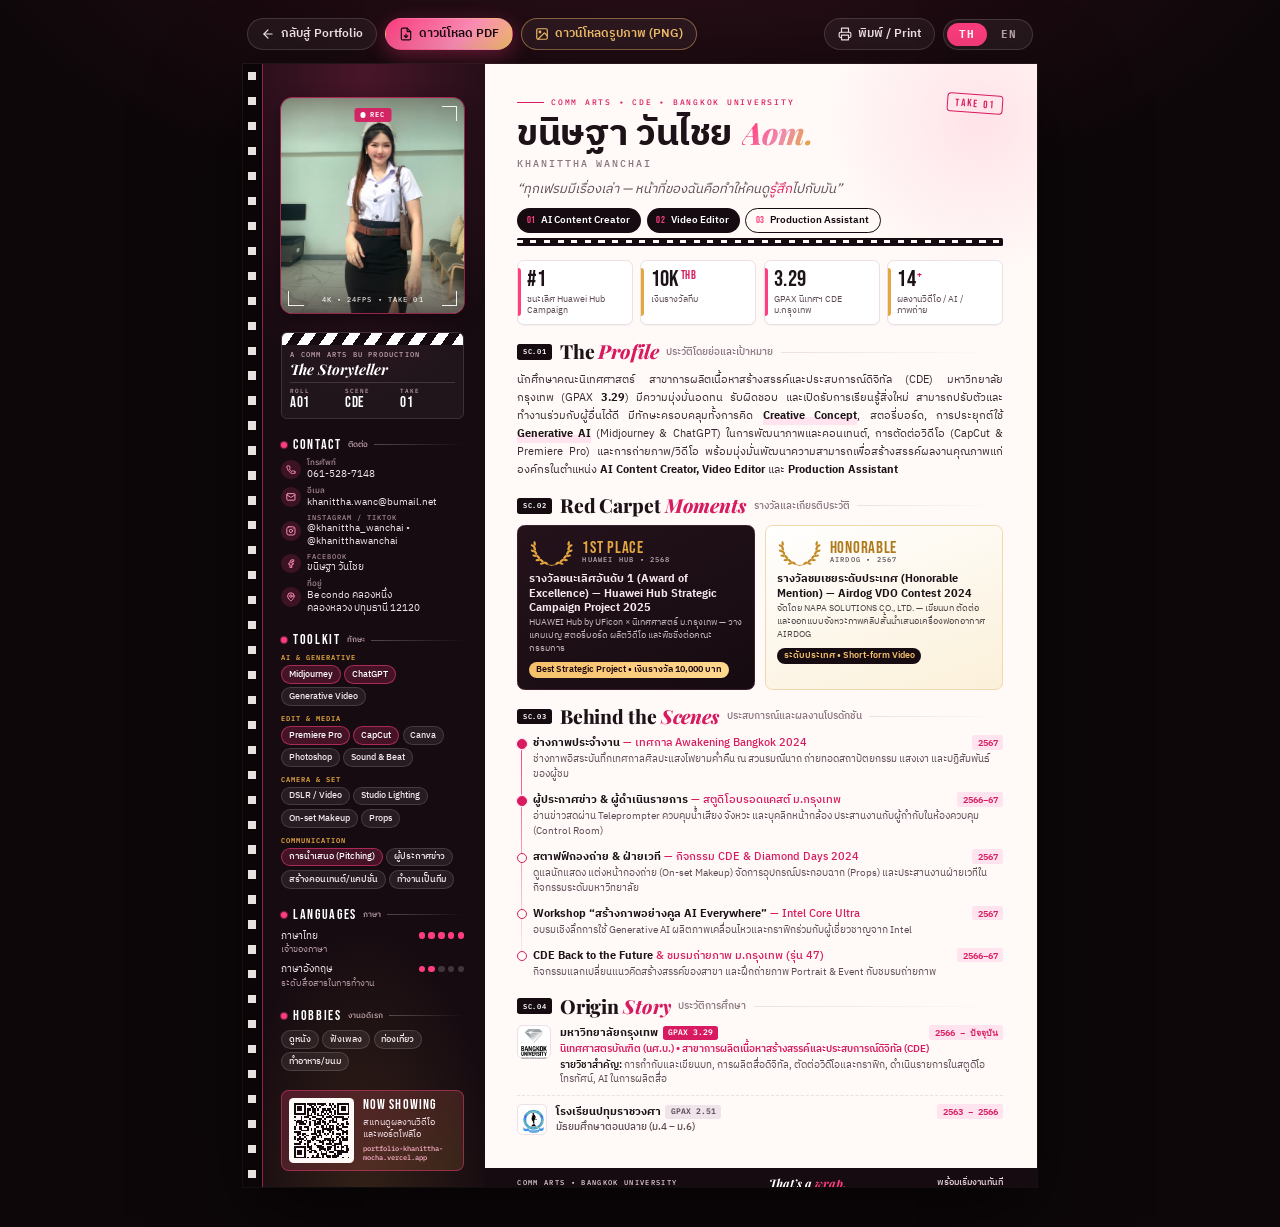
==== commit 0219faf4: "feat(works): add Airdog National VDO Contest winning reel (EP.07), award video player, and update co" ====
--- a/resume.html
+++ b/resume.html
@@ -645,7 +645,7 @@
         <div class="stat"><b>#1</b><span class="l-th">ชนะเลิศ Huawei Hub Campaign</span><span class="l-en">Huawei Hub Campaign Winner</span></div>
         <div class="stat"><b>10K<sup>THB</sup></b><span class="l-th">เงินรางวัลทีม</span><span class="l-en">Team Prize</span></div>
         <div class="stat"><b>3.29</b><span class="l-th">GPAX นิเทศฯ CDE ม.กรุงเทพ</span><span class="l-en">GPAX • BU Comm Arts</span></div>
-        <div class="stat"><b>13<sup>+</sup></b><span class="l-th">ผลงานวิดีโอ / AI / ภาพถ่าย</span><span class="l-en">Video, AI &amp; Photo Works</span></div>
+        <div class="stat"><b>14<sup>+</sup></b><span class="l-th">ผลงานวิดีโอ / AI / ภาพถ่าย</span><span class="l-en">Video, AI &amp; Photo Works</span></div>
       </div>
 
       <!-- SC.01 Profile -->
